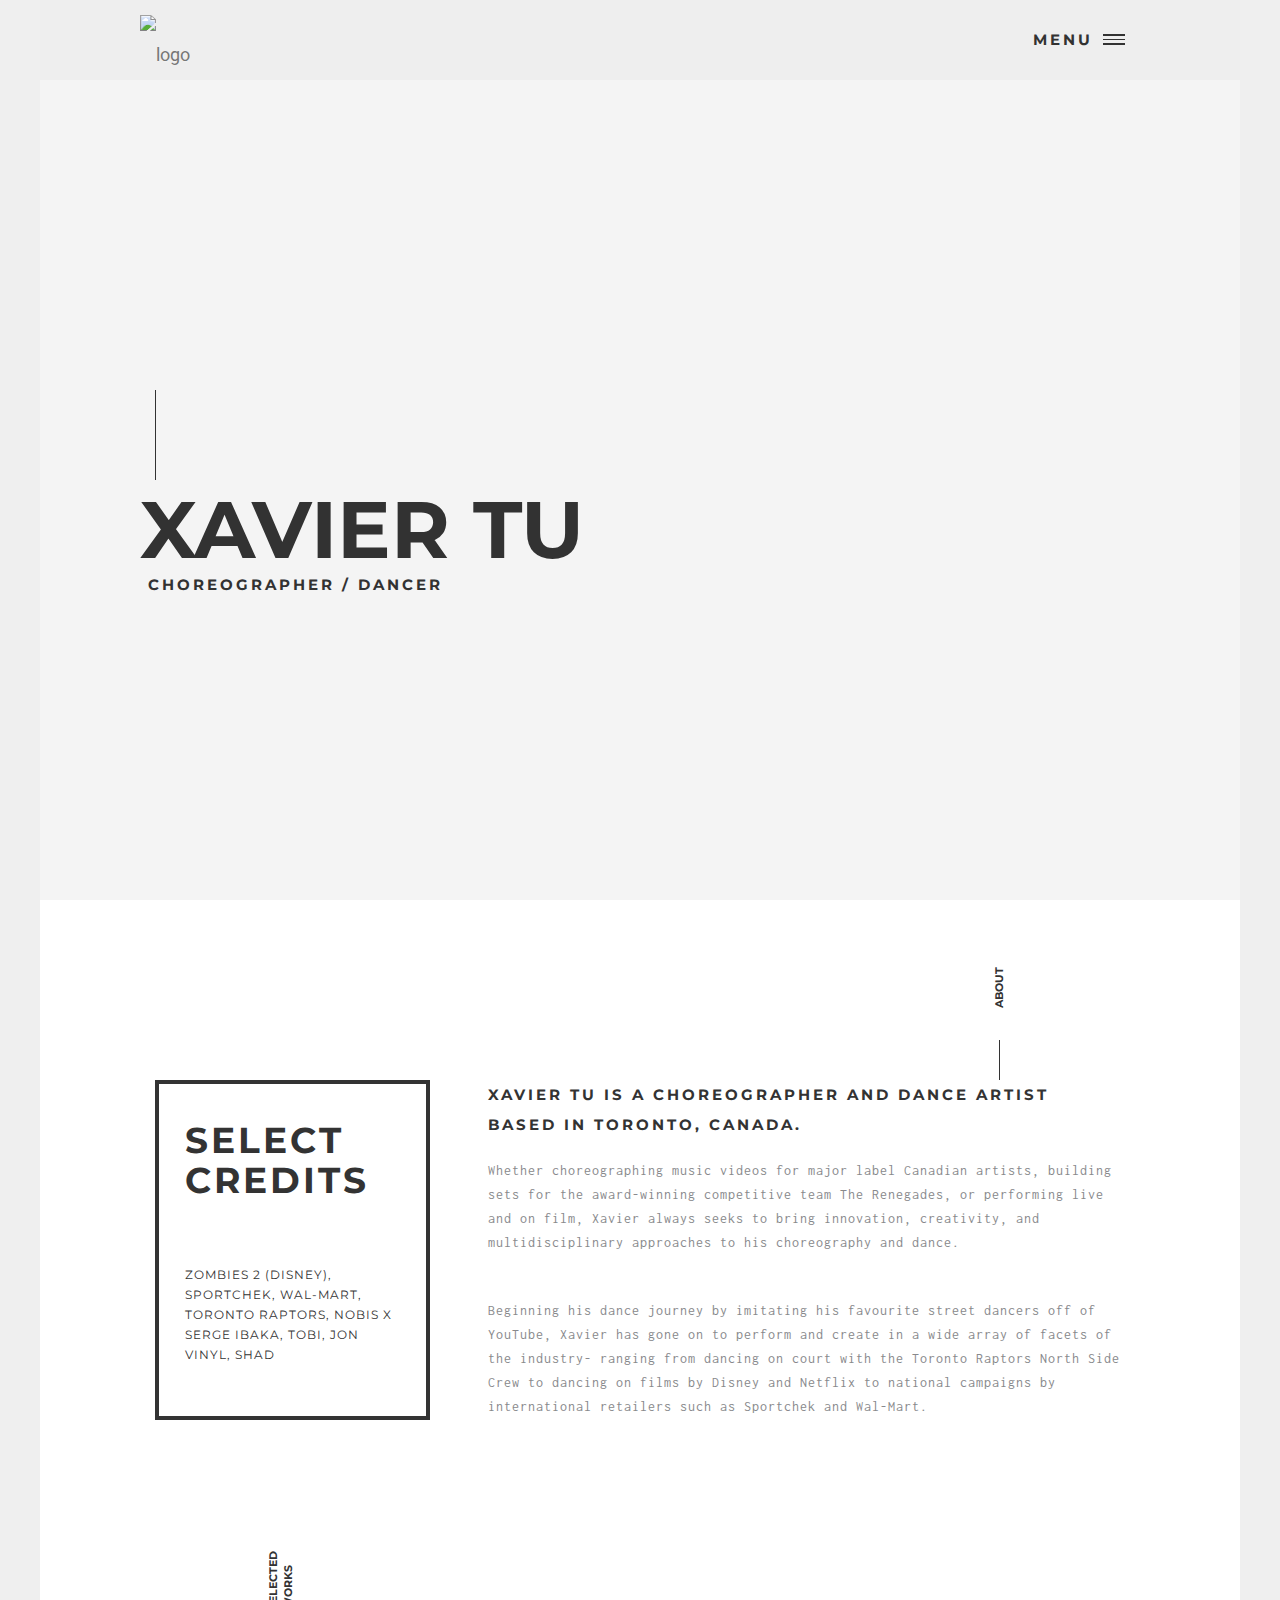
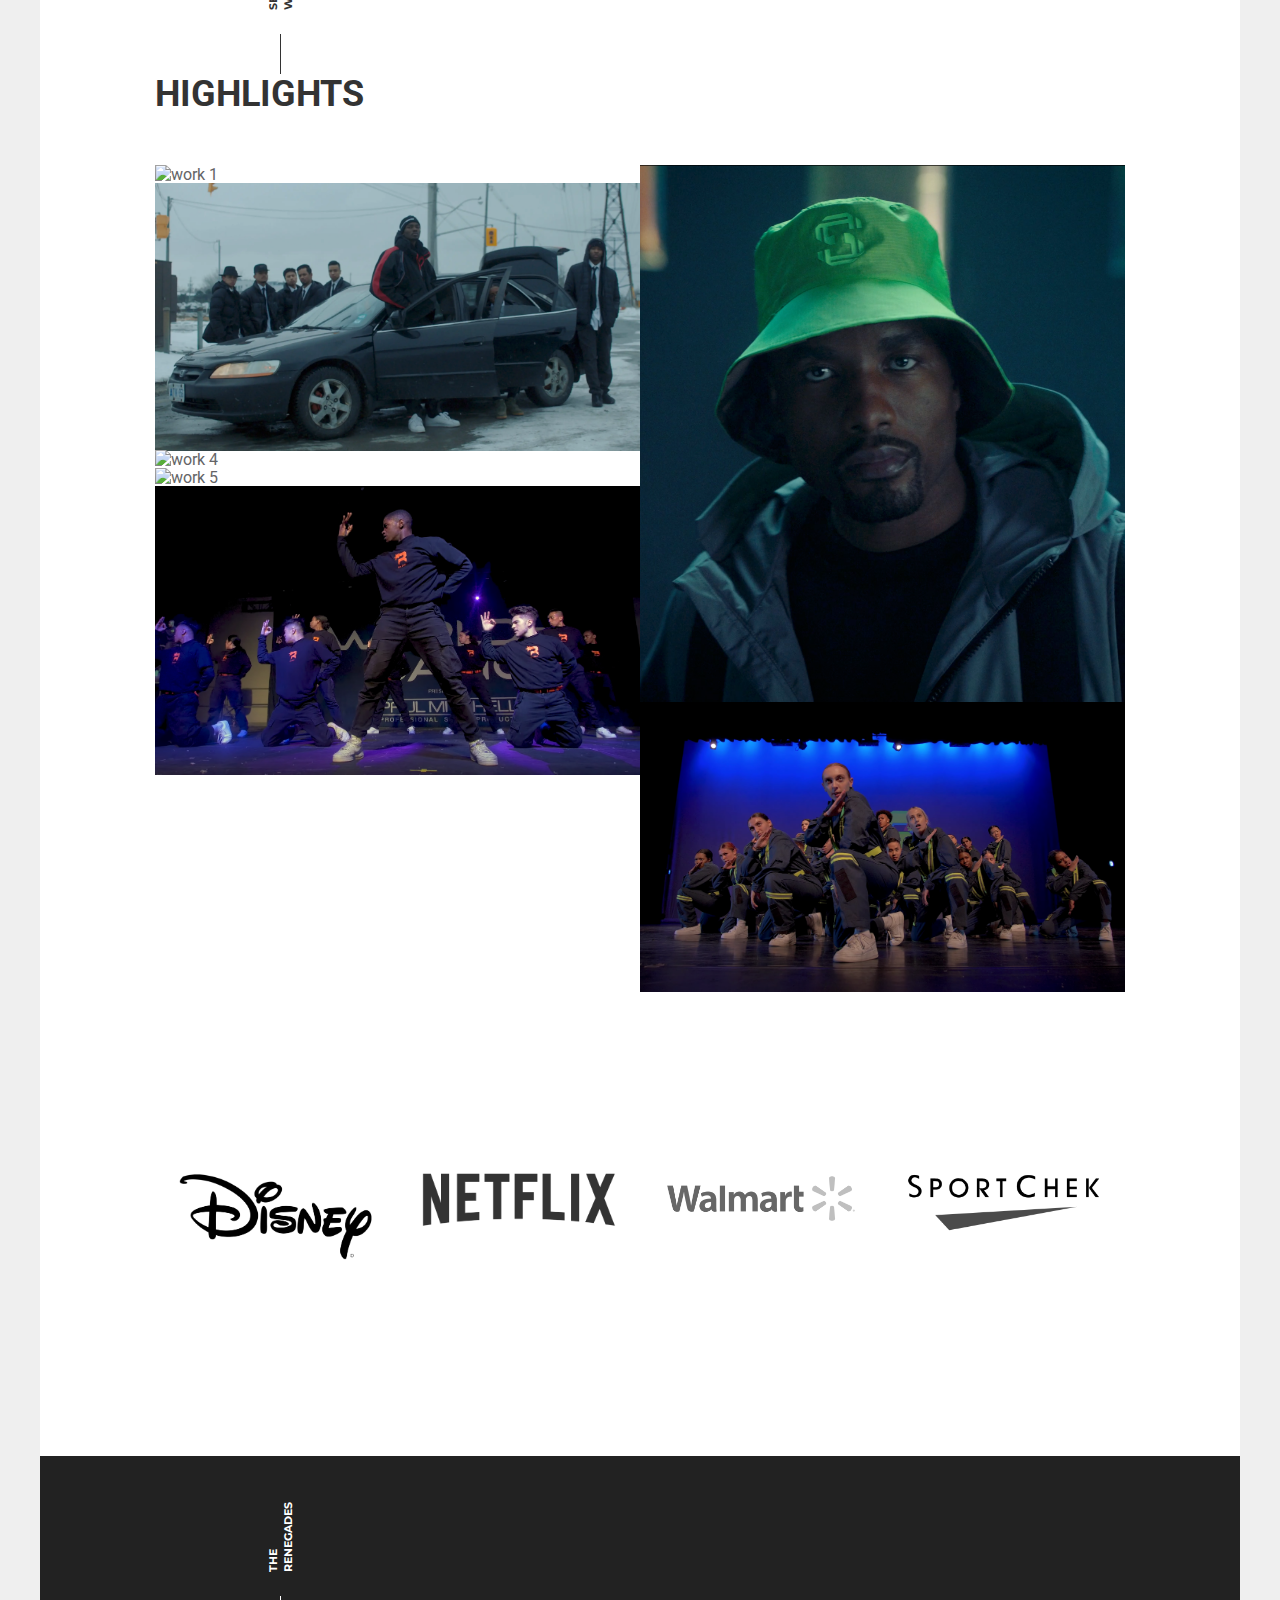
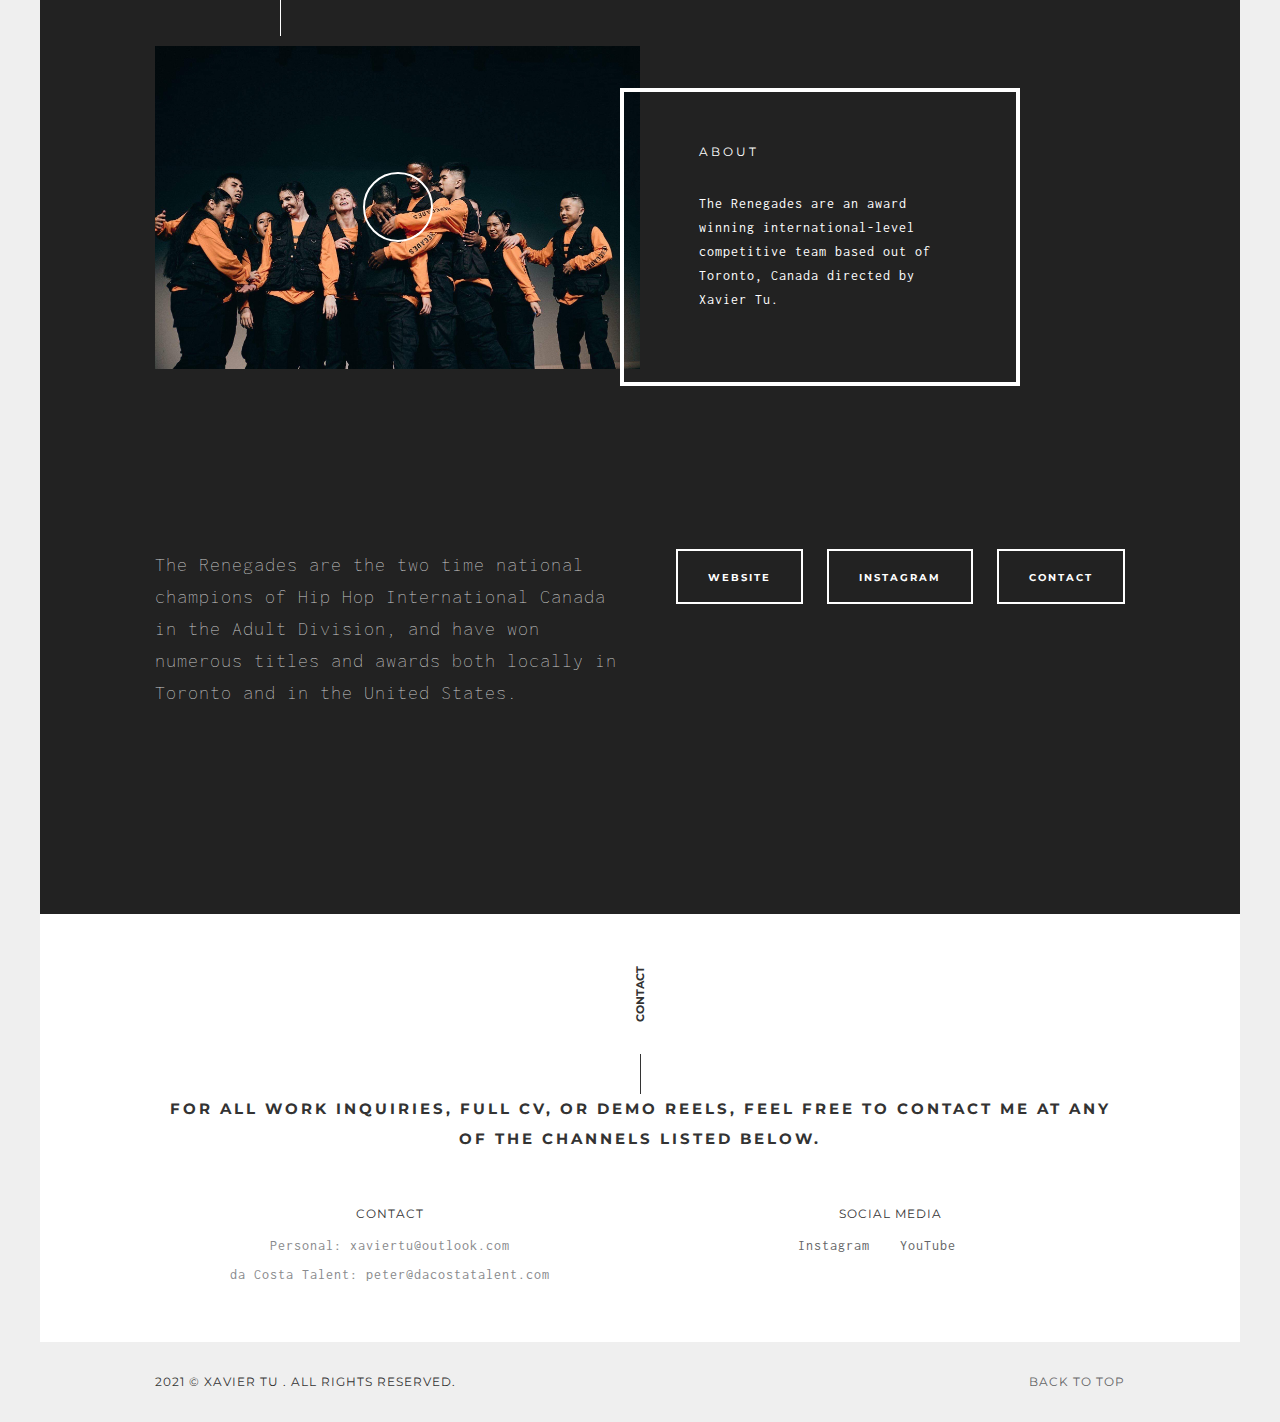
==== index.html @ 65ad3dbe "Updated Index File for Renegades Section Fix" ====
<!DOCTYPE html>
<html lang="en">
    <head>
        <meta charset="utf-8">
        <meta http-equiv="X-UA-Compatible" content="IE=edge">
        <meta name="viewport" content="width=device-width, initial-scale=1">
        <meta name="format-detection" content="telephone=no"/>
		<link rel="shortcut icon" href="assets/img/favicon.png">


        <title>Xavier Tu</title>

        <!-- Bootstrap -->
        <link rel="stylesheet" href="assets/css/bootstrap/bootstrap.min.css">

        <!-- Optional theme -->
        <link rel="stylesheet" href="assets/css/bootstrap/bootstrap-theme.min.css">

        <!-- Custom css -->
        <link rel="stylesheet" href="assets/css/style.css">
        
        <!-- Font Awesome -->
        <link rel="stylesheet" href="assets/css/font-awesome.min.css">
        
        <!-- Ionicons -->
        <link rel="stylesheet" href="assets/css/ionicons.min.css">
        
        <!-- Flexslider -->
        <link rel="stylesheet" href="assets/css/flexslider.css">
        
        <!-- Owl -->
        <link rel="stylesheet" href="assets/css/owl.carousel.css">
        
        <!-- Magnific Popup -->
        <link rel="stylesheet" href="assets/css/magnific-popup.css">

        <!-- HTML5 shim and Respond.js for IE8 support of HTML5 elements and media queries -->
        <!-- WARNING: Respond.js doesn't work if you view the page via file:// -->
        <!--[if lt IE 9]>
        <script src="https://oss.maxcdn.com/html5shiv/3.7.2/html5shiv.min.js"></script>
        <script src="https://oss.maxcdn.com/respond/1.4.2/respond.min.js"></script>
        <![endif]-->
    </head>
    <body>
       
        <!-- Borders -->
            <div id="main-border-left"></div>
            <div id="main-border-right">
            </div>
        <!-- Borders -->
        
        <!-- Loader -->
        <div id="myloader"></div>
        
        <div id="main-wrap">
           
            <!--  Header & Menu  -->
            <header>
                <nav class="navbar navbar-default">
                    <div class="container">
                       <div id="logo">
                           <a class="navbar-brand" href="index.html">
                               <img src="assets/img/logo.png" alt="logo">
                           </a>
                       </div>
                        <div id="navbar">
                            <h2>Menu</h2>
                            <div class="menu-button">
                                <span class="bar bar-1"></span>
                                <span class="bar bar-2"></span>
                                <span class="bar bar-3"></span>
                            </div>
                        </div>
                    </div>
                </nav>
                <div id="menu">
                    <div class="menu-holder">
                        <ul>
                            <li><a href="index.html">Home</a></li>
							<li><a href="#about">About</a></li>
							<li><a href="#works">Work</a></li>
							<li><a href="#section-image">The Renegades</a></li>
                            <li><a href="#contact">Contact</a></li>
                        </ul>
                        <button class="close-menu"><i class="icon ion-ios-close-empty"></i></button>
                    </div>
                </div>
            </header>
            <!--  Header & Menu  -->
            
            <!--  Slider  -->
			<div class="section">
			<div class="content">
			<video autoplay muted loop src="assets/img/bgvideofinal.mp4">
           	</video>
            <section id="text-slider">
                <div class="container">
                    <div class="vertical-line left" style="height:90px"></div>
                    <div class="row">
                           <h1 class="big"><strong>Xavier Tu</strong></h1>
                           <h2>Choreographer / Dancer</h2>
                       </div>
                    </div>
                </div>
            </section>
            <!--  Slider  -->
            
            <!--  Main section  -->
            <div id="bottom-wrap">
                <!--  About  -->
                <section id="about" class="padding-top-lg">
                    <div class="container" id="top">
                        <div class="section-title right">
                            <div class="rotate-text"><h3>about</h3></div>
                            <div class="vertical-line" style="height:40px"></div>
                        </div>
                        <div class="row">
                            <div class="col-md-4">
                                <div class="row-title">
                                    <div class="line-1"><i></i></div>
                                    <div class="line-2"><i></i></div>
                                    <div class="line-3"><i></i></div>
                                    <div class="line-4"><i></i></div>
                                    <h2>SELECT CREDITS</h2>
                                    <p>Zombies 2 (Disney), Sportchek, Wal-Mart, Toronto Raptors, Nobis x Serge Ibaka, TOBi, Jon Vinyl, Shad</p>
                                </div>
                            </div>
                            <div class="col-md-8">
                                <h2>Xavier Tu is a choreographer and dance artist based in Toronto, Canada.</h2>
                                <br>
                                <p>Whether choreographing music videos for major label Canadian artists, building sets for the award-winning competitive team The Renegades, or performing live and on film, Xavier always seeks to bring innovation, creativity, and multidisciplinary approaches to his choreography and dance. </p>
								<br>
								<p> Beginning his dance journey by imitating his favourite street dancers off of YouTube, Xavier has gone on to perform and create in a wide array of facets of the industry- ranging from dancing on court with the Toronto Raptors North Side Crew to dancing on films by Disney and Netflix to national campaigns by international retailers such as Sportchek and Wal-Mart. </p>
                            </div>
                        </div>
                    </div>
                </section>
                <!--  About  -->
                
              
                
          
                
               
               
                
                <!--  Portfolio  -->
                <section id="works" class="padding-lg">
                    <div class="section-title left">
                        <div class="rotate-text"><h3>Selected Works</h3></div>
                        <div class="vertical-line" style="height:40px"></div>
                    </div>
                    <div class="container">
                        <div class="row">
                            <ul class="col-md-12 filters">
                                <li data-filter="*" class="is-checked">Highlights</li>
                            </ul>
                        </div>
                        <div class="works-items">
                            <a href="https://vimeo.com/459929265" class="popup-video">
                                <div class="one-item branding design">
                                    <img src="assets/img/work1.jpg" alt="work 1">
                                    <div class="line-1"><i></i></div>
                                    <div class="line-2"><i></i></div>
                                    <div class="line-3"><i></i></div>
                                    <div class="line-4"><i></i></div>
                                    <div class="content">
                                        <span>Made Me Everything - TOBi</span>
                                        <ul class="categories">
                                            <li>Choreographer</li>
                                            <li>Dancer</li>
                                        </ul>
										
                                    </div>
                                </div>
                            </a>
                            <a href="https://vimeo.com/479640943" class="popup-video">
                                <div class="one-item branding design">
                                    <img src="assets/img/work2.jpg" alt="work 2">
                                    <div class="line-1"><i></i></div>
                                    <div class="line-2"><i></i></div>
                                    <div class="line-3"><i></i></div>
                                    <div class="line-4"><i></i></div>
                                    <div class="content">
                                        <span>Nobis x Serge Ibaka Campaign</span>
                                        <ul class="categories">
                                            <li>Choreographer</li>
                                            <li>Movement Director</li>
                                        </ul>
                                    </div>
                                </div>
                            </a>
                            <a href="https://vimeo.com/408277198" class="popup-video">
                                <div class="one-item branding">
                                    <img src="assets/img/work5.jpg" alt="work 3">
                                    <div class="line-1"><i></i></div>
                                    <div class="line-2"><i></i></div>
                                    <div class="line-3"><i></i></div>
                                    <div class="line-4"><i></i></div>
                                    <div class="content">
                                        <span>24 (Toronto Remix) - TOBi ft. Havaiah Mighty, Shad, Jazz Cartier, + Ejji Smith</span>
                                        <ul class="categories">
                                            <li>Choreographer</li>
											<li>Dancer</li>
                                        </ul>
                                    </div>
                                </div>
                            </a>
                            <a href="https://www.youtube.com/watch?v=m0D4ux830M8" class="popup-video">
                                <div class="one-item web">
                                    <img src="assets/img/work3.jpg" alt="work 4">
                                    <div class="line-1"><i></i></div>
                                    <div class="line-2"><i></i></div>
                                    <div class="line-3"><i></i></div>
                                    <div class="line-4"><i></i></div>
                                    <div class="content">
                                        <span>Disney Zombies 2 - Flesh and Bone</span>
                                        <ul class="categories">
                                            <li>Dancer</li>
                                        </ul>
                                    </div>
                                </div>
                            </a>
                            <a href="https://www.youtube.com/watch?v=5DgMjeBrMxE" class="popup-video">
                                <div class="one-item design">
                                    <img src="assets/img/work7.jpg" alt="work 5">
                                    <div class="line-1"><i></i></div>
                                    <div class="line-2"><i></i></div>
                                    <div class="line-3"><i></i></div>
                                    <div class="line-4"><i></i></div>
                                    <div class="content">
                                        <span>Survival Tactics - Joey Bada$$</span>
                                        <ul class="categories">
                                            <li>Choreographer</li>
                                        </ul>
                                    </div>
                                </div>
                            </a>
                            <a href="https://www.youtube.com/watch?v=zFGTt_9FQ60" class="popup-video">
                                <div class="one-item branding">
                                    <img src="assets/img/work6.jpg" alt="work 6">
                                    <div class="line-1"><i></i></div>
                                    <div class="line-2"><i></i></div>
                                    <div class="line-3"><i></i></div>
                                    <div class="line-4"><i></i></div>
                                    <div class="content">
                                        <span>World of Dance New Jersey - The Renegades</span>
                                        <ul class="categories">
                                            <li>Choreographer</li>
                                        </ul>
                                    </div>
                                </div>
                            </a>
                            <a href="https://www.youtube.com/watch?v=B5TuEU4Zhes" class="popup-video">
                                <div class="one-item branding">
                                    <img src="assets/img/work4.jpg" alt="work 7">
                                    <div class="line-1"><i></i></div>
                                    <div class="line-2"><i></i></div>
                                    <div class="line-3"><i></i></div>
                                    <div class="line-4"><i></i></div>
                                    <div class="content">
                                        <span>Final Stretch 2019 - The Renegades</span>
                                        <ul class="categories">
                                            <li>Choreographer</li>
                                        </ul>
                                    </div>
                                </div>
                            </a>
                        </div>
                    </div>
                </section>
                <!--  Portfolio  -->
                
				                <!--  Sponsor  -->
                <section id="sponsor" class="padding-onlybottom-lg responsive">
                    <div class="container">
                        <div class="row">
                            <div class="col-md-12 sponsor-carousel">
                                <div class="item">
                                    <img src="assets/img/sponsor1.png" alt="client logo">
                                </div>
                                <div class="item">
                                    <img src="assets/img/sponsor2.png" alt="client logo">
                                </div>
                                <div class="item">
                                    <img src="assets/img/sponsor3.png" alt="client logo">
                                </div>
                                <div class="item">
                                    <img src="assets/img/sponsor4.png" alt="client logo">
                                </div>
								<div class="item">
                                    <img src="assets/img/sponsor5.png" alt="client logo">
                                </div>
								<div class="item">
									<img src="assets/img/sponsor6.png" alt="client logo">
                                </div>
								<div class="item">
									<img src="assets/img/sponsor7.png" alt="client logo">
                                </div>
								<div class="item">
									<img src="assets/img/sponsor8.png" alt="client logo">
                                </div>
                            </div>
                        </div>
                    </div>
                </section>
                <!--  Sponsor  -->

               
                
                <!--  Image section  -->
                <section id="section-image" class="padding-lg background-dark">
                    <div class="container">
                        <div class="section-title left">
                            <div class="rotate-text font-white"><h3>The Renegades</h3></div>
                            <div class="vertical-line white" style="height:40px"></div>
                        </div>
                        <div class="row">
                            <div class="col-md-12">
                               <div class="image-wrapper">
                                   <a class="popup-vimeo" href="https://www.youtube.com/watch?v=B5TuEU4Zhes">
                                       <img src="assets/img/renegades.JPG" alt="">
                                   </a>
                               </div>
                                <div class="title-box">
                                    <h2 class="font-white small">About</h2>
                                    <p class="font-white">The Renegades are an award winning international-level competitive team based out of Toronto, Canada directed by Xavier Tu. </p>
                                </div>
                            </div>
                        </div>
                    </div>
                </section>
                <!--  Image section  -->
                
                <!--  Simple Text  -->
                <section id="simple-text" class="padding-onlybottom-lg background-dark responsive">
                    <div class="container">
                        <div class="row title">
                            <div class="col-md-6">
                                <p class="big light">The Renegades are the two time national champions of Hip Hop International Canada in the Adult Division, and have won numerous titles and awards both locally in Toronto and in the United States. </p>
                            </div>
                            <div class="col-md-6 text-right">
								<a href="https://www.therenegadestoronto.com" class="btn white">Website</a>
								<a href="https://www.instagram.com/therenegadestoronto" class="btn white">Instagram</a>
                                <a href="mailto:therenegadestoronto@gmail.com" class="btn white">Contact</a>
                            </div>
                        </div>
                    </div>
                </section>
                <!--  Simple Text  -->
                
               
                
                <!--  Contact  -->
                <section id="contact" class="padding-top-lg">
                    <div class="container">
                        <div class="section-title center">
                            <div class="rotate-text"><h3>Contact</h3></div>
                            <div class="vertical-line" style="height:40px"></div>
                        </div>
                        <div class="row text-center">
                            <div class="col-md-12">
                                <h2>For all work inquiries, full CV, or demo reels, feel free to contact me at any of the channels listed below.</h2>
                            </div>
                        </div>
						
                        <div class="row text-center contact-info">
                            <div class="col-md-6">
                                <h3 class="small"> Contact </h3>
                                <p>Personal: xaviertu@outlook.com</p>
                                <p>da Costa Talent: peter@dacostatalent.com</p>
                            </div>

                            <div class="col-md-6">
                              <h3 class="small"> Social Media </h3>
                              <ul class="social">
                                <li><a href="https://www.instagram.com/xavtu">Instagram</a></li>
								<li><a href="https://www.youtube.com/channel/UCt76W__vRC-VwJ91O-yjgOg">YouTube</a></li>
                              </ul>
                            </div>
                        </div>
                    </div>
                </section>
				
                <!--  Contact  -->
               
            
            </div>
            <!--  Main section  -->

            <!--  Footer  -->
            <footer>
               <div class="container">
                   <div class="row">
                       <div class="col-md-6">
                           <h3 class="small">2021 © Xavier tu . All rights reserved.</h3>
                       </div>
                       <div class="col-md-6 text-right">
                           <h3 class="small"><a href="#top" class="link">Back to top</a></h3>
                       </div>
                   </div>
               </div>
            </footer>
            <!--  Footer  -->
        </div>
        
        <!-- jQuery (necessary for Bootstrap's JavaScript plugins) -->
        <script src="assets/js/jquery.min.js"></script>
        <!-- All js library -->
        <script src="assets/js/bootstrap/bootstrap.min.js"></script>
        <script src="assets/js/jquery.flexslider-min.js"></script>
        <script src="assets/js/owl.carousel.min.js"></script>
        <script src="assets/js/instafeed.min.js"></script>
        <script src="assets/js/isotope.min.js"></script>
        <script src="assets/js/jquery.magnific-popup.min.js"></script>
        <script src="https://maps.googleapis.com/maps/api/js?v=3.exp&signed_in=false"></script>
        <script src="assets/js/jquery.scrollTo.min.js"></script>
        <script src="assets/js/smooth.scroll.min.js"></script>
        <script src="assets/js/jquery.appear.js"></script>
        <script src="assets/js/jquery.countTo.js"></script>
        <script src="assets/js/jquery.scrolly.js"></script>
        <script src="assets/js/imagesloaded.min.js"></script>
        <script src="assets/js/pace.min.js"></script>
        <script src="assets/js/main.js"></script>
    </body>
</html>
---- assets/css/style.css ----
/*-------------------------------------------------
=  Table of Css

1.Reset
2.Bootstrap custom container
3.General
4.Main Border
5.Main wrap & sections
6.Parallax
7.Pages
8.Sidebar
9.Contact Form
10.OWL
11.Animations
12.Loader
-------------------------------------------------*/
/*-------------------------------------------------
=  Import Google Fonts */
@import url(https://fonts.googleapis.com/css?family=Roboto:400,100,300,400italic,500,700);
@import url(https://fonts.googleapis.com/css?family=Montserrat:400,700);
@import url(https://fonts.googleapis.com/css?family=Inconsolata:400);
/*-------------------------------------------------*/
/*-------------------------------------------------*/
/* =  1.Reset
/*-------------------------------------------------*/
html, body, div, span, applet, object, iframe, h1, h2, h3, h4, h5, h6, p, blockquote, pre, a, abbr, acronym, address, big, cite, code, del, dfn, em, img, ins, kbd, q, s, samp, small, strike, strong, sub, sup, tt, var, b, u, i, center, dl, dt, dd, ol, ul, li, fieldset, form, label, legend, table, caption, tbody, tfoot, thead, tr, th, td, article, aside, canvas, details, embed, figure, figcaption, footer, header, hgroup, menu, nav, output, ruby, section, summary, time, mark, audio, video {
  margin: 0;
  padding: 0;
  border: 0;
  font-size: 100%;
  font: inherit;
  vertical-align: baseline;
}

article, aside, details, figcaption, figure, footer, header, hgroup, menu, nav, section {
  display: block;
}

body {
  line-height: 1;
}

ol, ul {
  list-style: none;
}

blockquote, q {
  quotes: none;
}

blockquote, q {
  quotes: none;
}

blockquote:before, blockquote:after, q:before, q:after {
  content: '';
  content: none;
}

table {
  border-collapse: collapse;
  border-spacing: 0;
}

/*-------------------------------------------------*/
/* =  2.Bootstrap custom container
/*-------------------------------------------------*/
@media screen and (max-width: 768px) {
  .container {
    padding-right: 50px;
    padding-left: 50px;
  }
}

@media screen and (min-width: 768px) {
  .container {
    width: 598px;
  }
}

@media screen and (min-width: 992px) {
  .container {
    width: 800px;
  }
}

@media screen and (min-width: 1200px) {
  .container {
    width: 1000px;
  }
}

@media screen and (min-width: 1300px) {
  .container {
    width: 1170px;
  }
}

@media screen and (max-width: 768px) {
  .container .container {
    padding-right: 15px;
    padding-left: 15px;
    width: 100%;
  }
}

/*-------------------------------------------------*/
/* =  3.General
/*-------------------------------------------------*/
body {
  font: 100% "Roboto", sans-serif;
  color: #333;
  background-color: #efefef;
}

h1, h2, h3, h4 {
  font: 100% "Montserrat", sans-serif;
  color: #333;
  text-transform: uppercase;
}

h1 {
  font-size: 50px;
}

h1.big {
  font-size: 120px;
  line-height: 120px;
}

@media screen and (max-width: 1300px) {
  h1.big {
    font-size: 80px;
    line-height: 80px;
  }
}

@media screen and (max-width: 767px) {
  h1.big {
    font-size: 60px;
    line-height: 60px;
  }
}

@media screen and (max-width: 480px) {
  h1.big {
    font-size: 40px;
    line-height: 40px;
  }
}

h2 {
  font-size: 15px;
  letter-spacing: 3px;
  line-height: 30px;
  font-weight: 700;
}

h2.small {
  font-size: 12px;
  line-height: 30px;
  font-weight: normal;
  margin-bottom: 25px;
}

h2.big {
  font-size: 60px;
  line-height: 64px;
  font-weight: 100;
  font-family: "Roboto", sans-serif;
  margin-bottom: 50px;
}

@media screen and (max-width: 480px) {
  h2.big {
    font-size: 46px;
    line-height: 50px;
  }
}

@media screen and (max-width: 410px) {
  h2.big {
    font-size: 36px;
    line-height: 40px;
  }
}

h3.small {
  font-size: 12px;
  line-height: 20px;
  letter-spacing: 1px;
}

h3.big {
  font-size: 36px;
  line-height: 41px;
  font-weight: 100;
  font-family: "Roboto", sans-serif;
  margin-bottom: 50px;
}

@media screen and (max-width: 410px) {
  h3.big {
    font-size: 26px;
    line-height: 31px;
  }
}

strong {
  font-weight: bold;
}

p {
  color: #88898c;
  font-size: 14px;
  line-height: 24px;
  font-family: "Inconsolata";
  letter-spacing: 1px;
  margin-bottom: 25px;
}

p.light {
  color: #ccc;
}

p.big {
  color: #333;
  font-size: 20px;
  line-height: 32px;
  font-weight: 100;
}

p.big.light {
  color: #ccc;
}

a {
  color: #646466;
  text-decoration: none;
  transition: all 0.5s linear;
  outline: inherit;
}

a:hover {
  color: #f54337;
  transition: all 0.5s linear;
}

a:focus {
  outline: inherit;
}

a img:focus {
  outline: inherit;
}

a.btn {
  padding: 0;
  padding-right: 30px;
  padding-left: 30px;
  height: 55px;
  line-height: 53px;
  text-align: center;
  font-size: 10px;
  letter-spacing: 2px;
  font-family: "Montserrat", sans-serif;
  text-transform: uppercase;
  display: inline-block;
  overflow: hidden;
  outline: none;
  border: 2px solid #333;
  border-radius: 0;
  font-weight: bold;
  color: #333;
  position: relative;
  margin-right: 10px;
  margin-left: 10px;
  margin-bottom: 35px;
  text-decoration: none !important;
}

a.btn:hover {
  background-color: #f54337;
  color: white;
  border-color: transparent;
}

a.btn:last-child {
  margin-right: 0;
}

@media screen and (max-width: 1199px) {
  a.btn {
    margin-right: 0;
    margin-left: 20px;
  }
}

a.btn.white {
  border: 2px solid white;
  color: white;
}

a.btn.white:hover {
  border-color: transparent;
}

a.btn.noborder {
  border: none;
  font-size: 15px;
}

a.link {
  text-transform: uppercase;
}

a.link:hover {
  text-decoration: none;
}

.no-margin {
  margin: 0 !important;
}

.opacity {
  opacity: 1 !important;
}

.popup-youtube, .popup-vimeo {
  position: relative;
  display: block;
  overflow: hidden;
}

.popup-youtube:before, .popup-vimeo:before {
  content: "\f487";
  font-family: "Ionicons";
  position: absolute;
  display: block;
  color: white;
  font-size: 40px;
  text-align: center;
  line-height: 100%;
  top: 50%;
  left: 50%;
  -webkit-transform: translate(-50%, -50%);
      -ms-transform: translate(-50%, -50%);
          transform: translate(-50%, -50%);
  width: 70px;
  height: 70px;
  border: 2px solid white;
  border-radius: 50%;
  line-height: 70px;
  padding-left: 5px;
  z-index: 1;
}

@media screen and (max-width: 410px) {
  .popup-youtube:before, .popup-vimeo:before {
    font-size: 30px;
    width: 45px;
    height: 45px;
    line-height: 45px;
  }
}

.popup-youtube.dark:before, .popup-vimeo.dark:before {
  color: #333;
  border: 2px solid #333;
}

.popup-youtube.dark:hover, .popup-vimeo.dark:hover {
  color: #333;
  text-decoration: none;
}

.popup-youtube:hover, .popup-vimeo:hover {
  color: white;
  text-decoration: none;
}

ul.link {
  margin-top: 10px;
}

ul.link li {
  color: #88898c;
  font-family: "Inconsolata";
  display: inline-block;
  padding: 0 26px 5px 0;
  font-size: 14px;
  line-height: 24px;
  letter-spacing: 1px;
}

ul.link li a {
  color: #88898c;
}

ul.link li a:hover {
  color: #f54337;
  text-decoration: none;
}

button {
  background: none;
  border: none;
  outline: inherit;
}

blockquote, q {
  display: block;
  quotes: none;
  position: relative;
  font-size: 12px;
  color: #333;
  line-height: 20px;
  font-family: "Montserrat", sans-serif;
  padding: 0 0 50px 130px;
  text-transform: uppercase;
}

@media screen and (max-width: 480px) {
  blockquote, q {
    padding: 0 0 50px 70px;
  }
}

blockquote:before, blockquote:after, q:before, q:after {
  position: absolute;
  width: 45px;
  background: #333;
  height: 1px;
  display: block;
  content: "";
  left: 0;
  top: 20px;
  -webkit-transform: rotate(-45deg);
      -ms-transform: rotate(-45deg);
          transform: rotate(-45deg);
}

@media screen and (max-width: 480px) {
  blockquote:before, blockquote:after, q:before, q:after {
    width: 25px;
    top: 15px;
  }
}

blockquote:before, q:before {
  left: 20px;
}

blockquote.light, q.light {
  color: white;
}

blockquote.light:before, blockquote.light:after, q.light:before, q.light:after {
  background: white;
}

pre {
  padding: 30px 50px;
  background: transparent;
  border: 4px solid #333;
  overflow: hidden;
  border-radius: 0;
  font-family: "Inconsolata";
  font-size: 14px;
  line-height: 24px;
  letter-spacing: 1px;
  color: #88898c;
  margin-bottom: 50px;
}

ol {
  list-style: decimal;
  padding-left: 28px;
  margin-left: 15px;
  font-family: "Inconsolata";
  color: #88898c;
  font-size: 14px;
  line-height: 24px;
  letter-spacing: 1px;
  margin-bottom: 25px;
}

dl {
  margin: 50px 0;
  font-family: "Montserrat", sans-serif;
  font-size: 12px;
  line-height: 20px;
}

dl dt {
  text-transform: uppercase;
}

dl dd {
  border-left: 2px solid #333;
  padding-left: 20px;
  margin-bottom: 10px;
  font-style: italic;
}

iframe {
  margin: 50px 0;
}

iframe.embed-responsive-item {
  top: -50px !important;
}

@media screen and (max-width: 1000px) {
  .mfp-iframe-holder .mfp-content, .mfp-image-holder .mfp-content {
    max-width: calc(100% - 120px) !important;
  }
}

@media screen and (max-width: 480px) {
  .mfp-iframe-holder .mfp-content, .mfp-image-holder .mfp-content {
    max-width: 90% !important;
    max-width: calc(100% - 90px) !important;
  }
}

.image-carousel {
  width: 100%;
  cursor: e-resize;
}

.nav-tabs {
  padding-left: 0 !important;
  border-bottom: none;
}

.nav-tabs li {
  margin-bottom: 0;
  border: 2px solid trasparent;
}

.nav-tabs li a {
  font-size: 12px;
  line-height: 20px;
  text-transform: uppercase;
  color: #333;
  text-decoration: none;
  font-family: "Montserrat", sans-serif;
  border-radius: 0;
  border: 2px solid transparent;
  text-decoration: line-through;
}

.nav-tabs li a:hover, .nav-tabs li a:focus {
  color: #f54337;
  border: 2px solid #333;
  border-radius: 0;
}

.nav-tabs li.active a {
  border: 2px solid #333;
  border-radius: 0;
  text-decoration: none;
}

.nav-tabs li.active a:hover, .nav-tabs li.active a:focus {
  border: 2px solid #333;
  border-radius: 0;
}

.tab-content {
  margin-bottom: 50px;
}

.tab-content .tab-pane {
  color: #88898c;
  font-size: 14px;
  line-height: 24px;
  font-family: "Inconsolata";
  letter-spacing: 1px;
}

.panel-group .panel {
  border-radius: 0;
  border: none;
  box-shadow: none;
}

.panel-group .panel .panel-heading {
  background-color: transparent;
  background-image: none;
  border: 2px solid #333;
  border-radius: 0;
}

.panel-group .panel .panel-heading h4.panel-title {
  margin-bottom: 0;
}

.panel-group .panel .panel-heading h4.panel-title a {
  font-size: 12px;
  line-height: 20px;
  text-transform: uppercase;
  text-decoration: none;
  font-family: "Montserrat", sans-serif;
}

.panel-group .panel .panel-body {
  border-top: none !important;
  color: #88898c;
  font-size: 14px;
  line-height: 24px;
  font-family: "Inconsolata";
  letter-spacing: 1px;
}

.alert {
  text-shadow: none;
  box-shadow: none;
  border-radius: 0;
  border: none;
  background-image: none;
  font-family: "Inconsolata";
  font-size: 14px;
}

div.controls {
  bottom: 50px !important;
}

.background-dark {
  background: #222 !important;
}

.background-light {
  background: #efefef !important;
}

.background-white {
  background: white !important;
}

.padding-top-lg {
  padding-top: 180px !important;
  padding-bottom: 50px !important;
}

@media screen and (max-width: 480px) {
  .padding-top-lg.responsive {
    padding-top: 100px !important;
  }
}

.padding-onlytop-lg {
  padding-top: 180px !important;
}

@media screen and (max-width: 480px) {
  .padding-onlytop-lg.responsive {
    padding-top: 100px !important;
  }
}

.padding-onlybottom-lg {
  padding-bottom: 180px !important;
}

@media screen and (max-width: 480px) {
  .padding-onlybottom-lg.responsive {
    padding-bottom: 100px !important;
  }
}

.padding-md {
  padding: 50px 0 !important;
}

.padding-onlytop-md {
  padding-top: 50px !important;
}

.padding-onlybottom-md {
  padding-bottom: 50px !important;
}

.padding-lg {
  padding: 180px 0 !important;
}

@media screen and (max-width: 480px) {
  .padding-lg.responsive {
    padding-bottom: 100px !important;
  }
}

.padding-sm {
  padding: 25px 0 !important;
}

.padding-onlytop-sm {
  padding-top: 25px !important;
}

.padding-onlybottom-sm {
  padding-bottom: 50px !important;
}

.section-title {
  text-transform: uppercase;
  position: absolute;
  margin-top: -50px;
}

.section-title h3 {
  font-family: "Montserrat", sans-serif;
  font-size: 11px;
  line-height: 25px;
  font-weight: 700;
}

.section-title.right {
  right: 20%;
}

.section-title.left {
  left: 20%;
}

.section-title.center {
  left: 50%;
}

.rotate-text {
  position: absolute;
  top: -30px;
  right: 0;
  left: 0;
  -webkit-transform: rotate(-90deg);
      -ms-transform: rotate(-90deg);
          transform: rotate(-90deg);
}

.rotate-text h3 {
  line-height: 15px;
  margin-bottom: 0 !important;
}

.vertical-line {
  background-color: #333;
  display: block;
  height: 100%;
  margin-left: auto;
  margin-right: auto;
  margin-top: 10px;
  margin-bottom: 10px;
  width: 1px;
}

.vertical-line.white {
  background-color: #fff;
}

.vertical-line.left {
  margin-left: 0;
}

.vertical-line.right {
  margin-right: 0;
}

.nav-post {
  margin: 50px 0;
}

.nav-post .text {
  text-transform: uppercase;
  margin-left: 50px;
  position: absolute;
  top: 40px;
  transition: margin-left .4s ease;
}

@media screen and (max-width: 480px) {
  .nav-post .text {
    margin-left: 40px;
  }
}

.nav-post .text a {
  text-decoration: none;
}

.nav-post .text h3 {
  font-family: "Montserrat", sans-serif;
  font-size: 11px;
  line-height: 20px;
  font-weight: 700;
}

@media screen and (max-width: 480px) {
  .nav-post .text h3 {
    font-size: 8px;
    line-height: 16px;
  }
}

.nav-post .text.right {
  right: 0;
  margin-right: 65px;
  transition: margin-right .4s ease;
}

@media screen and (max-width: 480px) {
  .nav-post .text.right {
    margin-left: 55px;
  }
}

.nav-post .horizontal-line {
  background-color: #333;
  display: block;
  width: 40px;
  margin-left: 0;
  margin-top: 10px;
  margin-bottom: 10px;
  height: 1px;
}

@media screen and (max-width: 480px) {
  .nav-post .horizontal-line {
    width: 30px;
  }
}

.nav-post .horizontal-line.right {
  margin-left: 90%;
  margin-left: calc(100% - 40px);
}

.nav-post:hover .text {
  margin-left: 45px;
  transition: margin-left .4s ease;
}

@media screen and (max-width: 480px) {
  .nav-post:hover .text {
    margin-left: 35px;
  }
}

.nav-post:hover .text.right {
  margin-right: 60px;
  transition: margin-right .4s ease;
}

@media screen and (max-width: 480px) {
  .nav-post:hover .text.right {
    margin-left: 50px;
  }
}

.font-white {
  color: white !important;
}

.font-white h1, .font-white h2, .font-white h3, .font-white h3, .font-white h5, .font-white p, .font-white li {
  color: white !important;
}

.font-dark {
  color: #333 !important;
}

.font-dark h1, .font-dark h2, .font-dark h3, .font-dark h3, .font-dark h5, .font-dark p, .font-dark li {
  color: #333 !important;
}

.light-paragraph {
  color: #ccc;
}

.row-title {
  max-width: 275px;
  position: relative;
  padding: 40px 30px;
  min-height: 340px;
}

.row-title h2 {
  font-size: 36px;
  line-height: 40px;
}

.row-title p {
  font-family: "Montserrat", sans-serif;
  font-size: 12px;
  line-height: 20px;
  text-transform: uppercase;
  position: absolute;
  padding: 30px;
  left: 0;
  bottom: 0;
  color: #333;
}

.row-title .line-1, .row-title .line-2, .row-title .line-3, .row-title .line-4 {
  background: #333;
  position: absolute;
}

.row-title .line-1 i, .row-title .line-2 i, .row-title .line-3 i, .row-title .line-4 i {
  display: block;
  position: absolute;
  background-color: #efefef;
}

.row-title .line-1 {
  top: 0;
  left: 0;
  width: 100%;
  height: 4px;
}

.row-title .line-1 i {
  left: 0;
  top: 0;
  width: 0%;
  height: 100%;
  transition: width 0.4s ease-out;
}

.row-title .line-2 {
  right: 0;
  top: 0;
  width: 4px;
  height: 100%;
}

.row-title .line-2 i {
  right: 0;
  top: 0;
  width: 100%;
  height: 0;
  transition: height 0.4s ease-out;
}

.row-title .line-3 {
  right: 0;
  bottom: 0;
  height: 4px;
  width: 100%;
}

.row-title .line-3 i {
  right: 0;
  bottom: 0;
  width: 0%;
  height: 100%;
  transition: width 0.4s ease-out;
}

.row-title .line-4 {
  bottom: 0;
  left: 0;
  width: 4px;
  height: 100%;
}

.row-title .line-4 i {
  bottom: 0;
  left: 0;
  width: 100%;
  height: 0;
  transition: height 0.4s ease-out;
}

.row-title:hover .line-1 i, .row-title:hover .line-2 i, .row-title:hover .line-3 i, .row-title:hover .line-4 i {
  width: 100%;
  height: 100%;
}

.row-title:hover .line-1 i {
  transition: width 0.4s ease-out;
}

.row-title:hover .line-2 i {
  transition: height 0.4s ease-out;
}

.row-title:hover .line-3 i {
  transition: width 0.4s ease-out;
}

.row-title:hover .line-4 i {
  transition: height 0.4s ease-out;
}

/*-------------------------------------------------*/
/* =  4.Main Border
/*-------------------------------------------------*/
#main-border-left, #main-border-right, #main-border-top, #main-border-bottom {
  background-color: #efefef;
  position: fixed;
  z-index: 999999;
}

#main-border-left {
  top: 0;
  left: 0;
  bottom: 0;
  width: 40px;
}

@media screen and (max-width: 480px) {
  #main-border-left {
    width: 25px;
  }
}

#main-border-right {
  top: 0;
  right: 0;
  bottom: 0;
  width: 40px;
}

@media screen and (max-width: 480px) {
  #main-border-right {
    width: 25px;
  }
}

#main-border-top {
  top: 0;
  left: 0;
  height: 40px;
  width: 100%;
}

/*-------------------------------------------------*/
/* =  5.Main wrap & sections
/*-------------------------------------------------*/
#main-wrap {
  padding: 0 40px 0 40px;
}

@media screen and (max-width: 480px) {
  #main-wrap {
    padding: 0 25px 0 25px;
  }
}

#main-wrap .navbar-default {
  background-color: #efefef;
  background-image: none;
  border-radius: 0;
  border: none;
  box-shadow: none;
  height: 80px;
  margin-bottom: 0;
  z-index: 3;
}

@media screen and (max-width: 480px) {
  #main-wrap .navbar-default .container {
    padding-left: 0;
    padding-right: 0;
  }
}

#main-wrap .navbar-default .container #logo {
  float: left;
}

#main-wrap .navbar-default .container #logo img {
  max-height: 50px;
  line-height: 80px;
  width: auto;
}

#main-wrap .navbar-default .container #logo .navbar-brand {
  padding: 15px 15px 15px 0;
}

#main-wrap .navbar-default .container #navbar {
  float: right;
}

#main-wrap .navbar-default .container #navbar h2 {
  line-height: 80px;
  float: left;
  margin-bottom: 0;
}

#main-wrap .navbar-default .container #navbar .menu-button {
  float: right;
  display: block;
  width: 22px;
  height: 20px;
  margin: 31px 0 0 10px;
  cursor: pointer;
}

#main-wrap .navbar-default .container #navbar .menu-button .bar {
  background-color: #333;
  height: 2px;
  width: 22px;
  display: block;
  right: 0;
  margin: 3px 0;
}

#main-wrap .navbar-default .container #navbar .menu-button .bar-1 {
  transition: margin .4s ease;
}

#main-wrap .navbar-default .container #navbar .menu-button .bar-2 {
  height: 1px;
  transition: margin .4s ease;
}

#main-wrap .navbar-default .container #navbar .menu-button .bar-3 {
  transition: margin .4s ease;
}

#main-wrap .navbar-default .container #navbar .menu-button:hover .bar-1 {
  margin-top: 0;
  transition: margin .4s ease;
}

#main-wrap .navbar-default .container #navbar .menu-button:hover .bar-2 {
  margin-top: 6px;
  transition: margin .4s ease;
}

#main-wrap .navbar-default .container #navbar .menu-button:hover .bar-3 {
  margin-top: 6px;
  transition: margin .4s ease;
}

#main-wrap #menu {
  position: fixed;
  left: 40px;
  top: 0;
  background-color: rgba(255, 255, 255, 0.98);
  width: 100%;
  width: calc(100% - 80px);
  height: 100%;
  z-index: 998;
  visibility: hidden;
  opacity: 0;
}

#main-wrap #menu .menu-holder {
  padding: 130px;
  width: 100%;
  text-align: center;
}

@media screen and (max-width: 1024px) {
  #main-wrap #menu .menu-holder {
    padding: 130px 180px;
  }
}

@media screen and (max-width: 767px) {
  #main-wrap #menu .menu-holder {
    overflow: auto;
    padding: 100px 50px;
  }
}

#main-wrap #menu .menu-holder ul {
  margin-bottom: 0;
  padding-left: 0;
}

#main-wrap #menu .menu-holder ul li {
  font-size: 36px;
  line-height: 41px;
  font-weight: bold;
  text-transform: uppercase;
  letter-spacing: 2px;
  padding: 15px 0;
  font-family: "Montserrat", sans-serif;
  list-style: none;
}

@media screen and (max-width: 600px) {
  #main-wrap #menu .menu-holder ul li {
    font-size: 26px;
    line-height: 31px;
  }
}

#main-wrap #menu .menu-holder ul li a {
  color: #333;
  text-decoration: none;
}

#main-wrap #menu .menu-holder ul li a:hover {
  color: #f54337;
  text-decoration: none;
}

#main-wrap #menu .menu-holder ul li.submenu:hover ul.sub-menu {
  max-height: 800px;
  transition: max-height .8s ease;
  visibility: visible;
}

#main-wrap #menu .menu-holder ul li.submenu:hover ul.sub-menu li {
  opacity: 1;
  transition: opacity .4s ease;
  visibility: visible;
}

#main-wrap #menu .menu-holder ul.sub-menu {
  max-height: 0;
  transition: max-height .8s ease;
  visibility: hidden;
}

#main-wrap #menu .menu-holder ul.sub-menu li {
  display: inline-block;
  font-family: "Inconsolata";
  text-transform: none;
  letter-spacing: 1px;
  padding: 0 10px;
  font-size: 20px;
  line-height: 36px;
  opacity: 0;
  visibility: hidden;
  transition: opacity .4s ease;
}

#main-wrap #menu .menu-holder ul.sub-menu li a {
  color: #88898c;
}

#main-wrap #menu .menu-holder ul.sub-menu li a:hover {
  color: #f54337;
}

#main-wrap #menu .menu-holder button.close-menu {
  position: absolute;
  top: 50%;
  top: calc(50% - 50px);
  left: 40px;
  font-size: 100px;
  font-weight: 100;
}

@media screen and (max-width: 767px) {
  #main-wrap #menu .menu-holder button.close-menu {
    top: 0;
    left: 50%;
    left: calc(50% - 25px);
  }
}

@media screen and (max-width: 480px) {
  #main-wrap #menu {
    left: 25px;
    width: calc(100% - 50px);
  }
}

#main-wrap #menu.open {
  visibility: visible;
  opacity: 1;
  overflow: auto;
}

#main-wrap header.fixed-top {
  position: fixed;
  top: 0;
  left: 40px;
  z-index: 99;
  width: 100%;
  width: calc(100% - 80px);
}

@media screen and (max-width: 480px) {
  #main-wrap header.fixed-top {
    left: 25px;
    width: calc(100% - 50px);
  }
}

#main-wrap header.fixed-top .navbar-default {
  height: 40px;
}

#main-wrap header.fixed-top .navbar-default .container #navbar .menu-button {
  margin: 16px 0 0 10px;
}

#main-wrap header.fixed-top .navbar-default .container #navbar h2 {
  line-height: 50px;
  font-size: 12px;
}

#main-wrap header.fixed-top .navbar-default .container #logo img {
  max-height: 30px;
  line-height: 50px;
}

#main-wrap header.fixed-top .navbar-default .container #logo .navbar-brand {
  padding: 10px 15px 10px 0;
}

#main-wrap header.fixed-top #menu {
  left: 0;
  width: 100%;
  height: 100vh;
}

#main-wrap .flexslider {
  width: 90%;
  width: calc(100% - 80px);
  height: 100vh;
  position: fixed;
  background: none;
  box-shadow: none;
  z-index: 1;
  margin: 0;
  margin-top: -80px;
  border: 0 !important;
}

@media screen and (max-width: 1024px) {
  #main-wrap .flexslider {
    width: 100%;
    position: relative;
  }
}

#main-wrap .flexslider ul.slides {
  position: relative;
  display: none;
}

#main-wrap .flexslider ul.slides li {
  height: 100vh;
  background-position: center center;
  background-size: cover;
  background-repeat: no-repeat;
}

#main-wrap .flexslider ul.flex-direction-nav {
  display: none;
}

#main-wrap #page-header {
  width: 90%;
  width: calc(100% - 80px);
  height: 50vh;
  position: fixed;
  z-index: 1;
  margin: 0;
  margin-top: -80px;
  border: 0 !important;
  background-repeat: no-repeat;
  background-size: cover;
}

@media screen and (max-width: 1024px) {
  #main-wrap #page-header {
    width: 100%;
    position: relative;
  }
}

#main-wrap #text-slider {
  height: 100vh;
  position: relative;
  z-index: 2;
  margin-top: -80px;
  padding-top: 80px;
  background-color: rgba(255, 255, 255, 0.4);
}

@media screen and (max-width: 1024px) {
  #main-wrap #text-slider {
    margin-top: -100vh;
    padding-top: 30vh;
  }
}

#main-wrap #text-slider .container {
  position: relative;
  z-index: 3;
  position: relative;
  top: 50%;
  -webkit-transform: translateY(-50%);
      -ms-transform: translateY(-50%);
          transform: translateY(-50%);
}

#main-wrap #text-slider .container h2 {
  padding-left: 10px;
}

@media screen and (max-width: 1300px) {
  #main-wrap #text-slider .container h2 {
    padding-left: 8px;
  }
}

#main-wrap #text-header {
  height: 50vh;
  position: relative;
  z-index: 2;
  margin-top: -80px;
  padding-top: 80px;
  background: rgba(0, 0, 0, 0.4);
}

@media screen and (max-width: 1024px) {
  #main-wrap #text-header {
    margin-top: -50vh;
  }
}

#main-wrap #text-header .container {
  position: relative;
  z-index: 3;
  position: relative;
  top: 50%;
  -webkit-transform: translateY(-50%);
      -ms-transform: translateY(-50%);
          transform: translateY(-50%);
}

#main-wrap #text-header .container .content {
  padding: 0 10px;
}

#main-wrap #text-header .container .content h1, #main-wrap #text-header .container .content h2, #main-wrap #text-header .container .content h3 {
  color: white;
  margin-bottom: 0;
}

#main-wrap #text-header .container .content h1.big {
  margin-bottom: 0;
}

#main-wrap #map {
  height: 50vh;
  width: 100%;
  position: relative;
  z-index: 2;
}

#main-wrap #bottom-wrap {
  z-index: 2;
  position: relative;
  background-color: #fff;
}

@media screen and (max-width: 1199px) and (min-width: 991px) {
  #main-wrap #bottom-wrap #about .col-md-8 {
    padding-left: 50px;
  }
}

@media screen and (max-width: 991px) {
  #main-wrap #bottom-wrap #about .col-md-8 {
    margin-top: 50px;
  }
}

#main-wrap #bottom-wrap #services .col-md-4 .service {
  padding-left: 30px;
  margin-top: 50px;
}

@media screen and (max-width: 991px) {
  #main-wrap #bottom-wrap #services .col-md-4 .service {
    padding-left: 0;
  }
}

#main-wrap #bottom-wrap #services .col-md-4 .service .title {
  position: relative;
}

#main-wrap #bottom-wrap #services .col-md-4 .service .title h3 {
  font-size: 12px;
  line-height: 20px;
  text-transform: uppercase;
  padding-right: 50px;
  margin-bottom: 35px;
}

#main-wrap #bottom-wrap #services .col-md-4 .service .title h3 i {
  position: absolute;
  right: 0;
  top: -5px;
  font-size: 30px;
}

#main-wrap #bottom-wrap #services .col-md-4 .service .title p {
  text-align: justify;
}

#main-wrap #bottom-wrap #services .col-md-4:nth-of-type(3n+1) .service {
  padding-left: 0;
}

#main-wrap #bottom-wrap #news .row {
  margin-top: 10px;
}

#main-wrap #bottom-wrap #news .row .carousel-news {
  height: 200px;
  width: 100%;
  border: 4px solid #333;
  overflow: hidden;
}

@media screen and (max-width: 767px) {
  #main-wrap #bottom-wrap #news .row .carousel-news {
    height: 250px;
  }
}

@media screen and (max-width: 600px) {
  #main-wrap #bottom-wrap #news .row .carousel-news {
    height: 300px;
  }
}

@media screen and (max-width: 480px) {
  #main-wrap #bottom-wrap #news .row .carousel-news {
    height: 500px;
  }
}

@media screen and (max-width: 480px) and (min-width: 410px) {
  #main-wrap #bottom-wrap #news .row .carousel-news {
    height: 350px;
  }
}

#main-wrap #bottom-wrap #news .row .carousel-news .item {
  width: 100%;
  height: auto;
  min-height: 200px;
  padding: 30px 50px;
}

@media screen and (max-width: 480px) {
  #main-wrap #bottom-wrap #news .row .carousel-news .item {
    padding: 15px;
  }
}

#main-wrap #bottom-wrap #news .row .carousel-news .item a {
  text-decoration: none;
  transition: color .4s ease;
}

#main-wrap #bottom-wrap #news .row .carousel-news .item a:hover h1, #main-wrap #bottom-wrap #news .row .carousel-news .item a:hover h2, #main-wrap #bottom-wrap #news .row .carousel-news .item a:hover h3, #main-wrap #bottom-wrap #news .row .carousel-news .item a:hover h4, #main-wrap #bottom-wrap #news .row .carousel-news .item a:hover h5, #main-wrap #bottom-wrap #news .row .carousel-news .item a:hover h6, #main-wrap #bottom-wrap #news .row .carousel-news .item a:hover p {
  color: #f54337;
  transition: color .4s ease;
}

#main-wrap #bottom-wrap #news .row .carousel-news .owl-controls {
  display: none;
}

#main-wrap #bottom-wrap #news .row .col-md-4 {
  padding-left: 50px;
  min-height: 200px;
}

@media screen and (max-width: 991px) {
  #main-wrap #bottom-wrap #news .row .col-md-4 {
    padding-left: 15px;
    margin-top: 50px;
  }
}

#main-wrap #bottom-wrap #news .row .col-md-4 p {
  font-family: "Montserrat", sans-serif;
  font-size: 12px;
  line-height: 20px;
  text-transform: uppercase;
  color: #333;
  position: absolute;
  bottom: 0;
  margin-bottom: 0;
}

@media screen and (max-width: 1199px) {
  #main-wrap #bottom-wrap #news .row .col-md-4 p {
    position: relative;
  }
}

#main-wrap #bottom-wrap .instagram .col-md-12 {
  padding-left: 0;
  padding-right: 0;
}

#main-wrap #bottom-wrap .instagram .col-md-12 #instafeed {
  width: 100%;
  padding-left: 0;
  list-style: none;
}

#main-wrap #bottom-wrap .instagram .col-md-12 #instafeed li {
  padding-left: 0;
  padding-right: 0;
}

#main-wrap #bottom-wrap .instagram .col-md-12 #instafeed .image {
  float: left;
  left: 0;
  overflow: hidden;
  position: relative;
  top: 0;
  width: 100%;
}

#main-wrap #bottom-wrap .instagram .col-md-12 #instafeed .image img {
  height: auto;
  width: 100%;
  vertical-align: bottom;
}

#main-wrap #bottom-wrap .instagram .col-md-12 #instafeed .image span.caption {
  background: rgba(0, 0, 0, 0.9);
  color: #fff;
  display: block;
  font-size: 14px;
  line-height: 24px;
  height: 100%;
  left: 0;
  opacity: 0;
  padding: 50px 45px;
  position: absolute;
  top: 0;
  width: 100%;
  z-index: 4;
  transition: all 0.4s ease-in-out 0s;
}

@media screen and (max-width: 480px) {
  #main-wrap #bottom-wrap .instagram .col-md-12 #instafeed .image span.caption {
    padding: 50px 25px 25px 25px;
    font-size: 11px;
    line-height: 22px;
  }
}

#main-wrap #bottom-wrap .instagram .col-md-12 #instafeed .image span.logo {
  font-size: 23px;
  padding: 20px;
  position: absolute;
  right: 0;
  opacity: 0;
  z-index: 110;
  color: #ffffff;
}

#main-wrap #bottom-wrap .instagram .col-md-12 #instafeed .image:hover {
  text-decoration: none;
  color: white;
}

#main-wrap #bottom-wrap .instagram .col-md-12 #instafeed .image:hover span.caption, #main-wrap #bottom-wrap .instagram .col-md-12 #instafeed .image:hover span.logo {
  opacity: 1;
  text-decoration: none;
  color: white;
}

#main-wrap #bottom-wrap #skills ul.skill-list {
  padding-left: 0;
}

#main-wrap #bottom-wrap #skills ul.skill-list li {
  padding: 30px 10px;
  border-bottom: 1px solid #484646;
  position: relative;
  color: #fff;
  font-size: 14px;
  line-height: 24px;
  letter-spacing: 1.3px;
  font-family: "Montserrat-light", sans-serif;
  list-style: none;
}

#main-wrap #bottom-wrap #skills ul.skill-list li span.border-color {
  height: 1px;
  width: 0;
  position: absolute;
  background: #f54337;
  background-color: #f54337;
  bottom: -1px;
  left: 0;
}

#main-wrap #bottom-wrap #skills ul.skill-list.big li {
  border-bottom: 2px solid #484646;
}

#main-wrap #bottom-wrap #skills ul.skill-list.big li span.border-color {
  height: 2px;
  bottom: -2px;
}

#main-wrap #bottom-wrap #works .filters {
  margin-bottom: 50px;
  padding-left: 15px;
  display: block;
}

#main-wrap #bottom-wrap #works .filters li {
  display: inline-block;
  cursor: pointer;
  font-family: "Roboto", sans-serif;
  font-size: 36px;
  line-height: 41px;
  font-weight: 100;
  text-transform: uppercase;
  margin-right: 25px;
  position: relative;
  color: #333;
}

@media screen and (max-width: 410px) {
  #main-wrap #bottom-wrap #works .filters li {
    font-size: 26px;
    line-height: 31px;
  }
}

#main-wrap #bottom-wrap #works .filters li:after {
  content: '';
  border-bottom: 1px solid #222;
  position: absolute;
  right: 0;
  top: 50%;
  width: 100%;
  transition: width .4s ease-out;
}

#main-wrap #bottom-wrap #works .filters li:hover:after {
  width: 0;
  transition: width .4s ease-in;
}

#main-wrap #bottom-wrap #works .filters .is-checked {
  font-weight: bold;
}

#main-wrap #bottom-wrap #works .filters .is-checked:after {
  border-bottom: none;
}

#main-wrap #bottom-wrap #works .works-items {
  overflow: hidden;
}

#main-wrap #bottom-wrap #works .works-items a:hover {
  color: #333;
}

#main-wrap #bottom-wrap #works .works-items .one-item {
  width: 50%;
  overflow: hidden;
}

@media screen and (max-width: 767px) {
  #main-wrap #bottom-wrap #works .works-items .one-item {
    width: 100%;
  }
}

#main-wrap #bottom-wrap #works .works-items .one-item img {
  width: 100%;
  height: auto;
  display: block;
}

#main-wrap #bottom-wrap #works .works-items .one-item div.content {
  z-index: 4;
  position: absolute;
  bottom: -200px;
  left: 0;
  padding: 25px;
  transition: bottom 0.4s ease-out;
}

#main-wrap #bottom-wrap #works .works-items .one-item div.content span {
  font-size: 12px;
  line-height: 20px;
  text-transform: uppercase;
  font-family: "Montserrat", sans-serif;
  color: #333;
}

#main-wrap #bottom-wrap #works .works-items .one-item div.content ul.categories {
  padding-left: 0;
  margin-bottom: 0;
}

#main-wrap #bottom-wrap #works .works-items .one-item div.content ul.categories li {
  font-family: "Inconsolata";
  color: #88898c;
  display: inline-block;
  padding: 0 26px 0 0;
  font-size: 14px;
  line-height: 24px;
  letter-spacing: 1px;
}

#main-wrap #bottom-wrap #works .works-items .one-item .line-1, #main-wrap #bottom-wrap #works .works-items .one-item .line-2, #main-wrap #bottom-wrap #works .works-items .one-item .line-3, #main-wrap #bottom-wrap #works .works-items .one-item .line-4 {
  background: none;
  position: absolute;
  z-index: 3;
}

#main-wrap #bottom-wrap #works .works-items .one-item .line-1 i, #main-wrap #bottom-wrap #works .works-items .one-item .line-2 i, #main-wrap #bottom-wrap #works .works-items .one-item .line-3 i, #main-wrap #bottom-wrap #works .works-items .one-item .line-4 i {
  display: block;
  position: absolute;
  background-color: #333;
}

#main-wrap #bottom-wrap #works .works-items .one-item .line-1 {
  top: 0;
  left: 0;
  width: 100%;
  height: 2px;
}

#main-wrap #bottom-wrap #works .works-items .one-item .line-1 i {
  left: 0;
  top: 0;
  width: 0%;
  height: 100%;
  transition: width 0.4s ease-out;
}

#main-wrap #bottom-wrap #works .works-items .one-item .line-2 {
  right: 0;
  top: 0;
  width: 2px;
  height: 100%;
}

#main-wrap #bottom-wrap #works .works-items .one-item .line-2 i {
  right: 0;
  top: 0;
  width: 100%;
  height: 0;
  transition: height 0.4s ease-out;
}

#main-wrap #bottom-wrap #works .works-items .one-item .line-3 {
  right: 0;
  bottom: 0;
  height: 2px;
  width: 100%;
}

#main-wrap #bottom-wrap #works .works-items .one-item .line-3 i {
  right: 0;
  bottom: 0;
  width: 0%;
  height: 100%;
  transition: width 0.4s ease-out;
}

#main-wrap #bottom-wrap #works .works-items .one-item .line-4 {
  bottom: 0;
  left: 0;
  width: 2px;
  height: 100%;
}

#main-wrap #bottom-wrap #works .works-items .one-item .line-4 i {
  bottom: 0;
  left: 0;
  width: 100%;
  height: 0;
  transition: height 0.4s ease-out;
}

#main-wrap #bottom-wrap #works .works-items .one-item:hover .line-1 i, #main-wrap #bottom-wrap #works .works-items .one-item:hover .line-2 i, #main-wrap #bottom-wrap #works .works-items .one-item:hover .line-3 i, #main-wrap #bottom-wrap #works .works-items .one-item:hover .line-4 i {
  width: 100%;
  height: 100%;
}

#main-wrap #bottom-wrap #works .works-items .one-item:hover .line-1 i {
  transition: width 0.4s ease-out;
}

#main-wrap #bottom-wrap #works .works-items .one-item:hover .line-2 i {
  transition: height 0.4s ease-out;
}

#main-wrap #bottom-wrap #works .works-items .one-item:hover .line-3 i {
  transition: width 0.4s ease-out;
}

#main-wrap #bottom-wrap #works .works-items .one-item:hover .line-4 i {
  transition: height 0.4s ease-out;
}

#main-wrap #bottom-wrap #works .works-items .one-item:hover div.content {
  bottom: 0;
  transition: bottom 0.6s ease-in;
}

#main-wrap #bottom-wrap #works .works-items .one-item:hover:after {
  opacity: 1;
  transition: opacity .5s ease;
}

#main-wrap #bottom-wrap #works .works-items .one-item:after {
  content: "";
  position: absolute;
  left: 0;
  right: 0;
  bottom: 0;
  background-color: #fff;
  z-index: 2;
  opacity: 0;
  height: 100%;
  width: 100%;
  transition: opacity .5s ease;
}

#main-wrap #bottom-wrap #works .works-items .one-item.item-video {
  position: relative;
  display: block;
  overflow: hidden;
}

#main-wrap #bottom-wrap #works .works-items .one-item.item-video:before {
  content: "\f487";
  font-family: "Ionicons";
  position: absolute;
  display: block;
  color: white;
  font-size: 40px;
  text-align: center;
  line-height: 100%;
  top: 50%;
  left: 50%;
  -webkit-transform: translate(-50%, -50%);
      -ms-transform: translate(-50%, -50%);
          transform: translate(-50%, -50%);
  width: 70px;
  height: 70px;
  border: 2px solid white;
  border-radius: 50%;
  line-height: 70px;
  padding-left: 5px;
  z-index: 1;
}

@media screen and (max-width: 410px) {
  #main-wrap #bottom-wrap #works .works-items .one-item.item-video:before {
    font-size: 30px;
    width: 45px;
    height: 45px;
    line-height: 45px;
  }
}

#main-wrap #bottom-wrap #works .works-items .one-item.item-video.dark:before {
  color: #333;
  border: 2px solid #333;
}

#main-wrap #bottom-wrap #works .works-items .one-item.item-video.dark:hover {
  color: #333;
  text-decoration: none;
}

#main-wrap #bottom-wrap #works .works-items .one-item.item-video:hover {
  color: white;
  text-decoration: none;
}

#main-wrap #bottom-wrap #works .works-items.border .one-item {
  width: 50%;
  width: calc(50% - 30px);
  margin-bottom: 30px;
}

@media screen and (max-width: 767px) {
  #main-wrap #bottom-wrap #works .works-items.border .one-item {
    width: 100%;
  }
}

#main-wrap #bottom-wrap #works .works-items.border.three-columns .one-item {
  width: 33.33333333%;
  width: calc(33.33333333% - 20px);
  margin-bottom: 30px;
}

@media screen and (max-width: 991px) {
  #main-wrap #bottom-wrap #works .works-items.border.three-columns .one-item {
    width: 50%;
    width: calc(50% - 15px);
  }
}

@media screen and (max-width: 767px) {
  #main-wrap #bottom-wrap #works .works-items.border.three-columns .one-item {
    width: 100%;
  }
}

#main-wrap #bottom-wrap #works .works-items.border.four-columns .one-item {
  width: 25%;
  width: calc(25% - 23px);
  margin-bottom: 30px;
}

@media screen and (max-width: 1199px) {
  #main-wrap #bottom-wrap #works .works-items.border.four-columns .one-item {
    width: 33.33333333%;
    width: calc(33.33333333% - 20px);
  }
}

@media screen and (max-width: 991px) {
  #main-wrap #bottom-wrap #works .works-items.border.four-columns .one-item {
    width: 50%;
    width: calc(50% - 15px);
  }
}

@media screen and (max-width: 767px) {
  #main-wrap #bottom-wrap #works .works-items.border.four-columns .one-item {
    width: 100%;
  }
}

#main-wrap #bottom-wrap #works .works-items.equal-grid .image-bg {
  width: 50%;
  padding: 50%;
  background-position: center center;
  background-size: cover;
  background-repeat: no-repeat;
}

#main-wrap #bottom-wrap #works .works-items.singles .one-item {
  width: 100%;
  margin-bottom: 50px;
}

#main-wrap #bottom-wrap #works .works-items.singles .image-bg {
  width: 100%;
  padding-top: 30%;
  min-height: 150px;
  background-position: center center;
  background-size: cover;
  background-repeat: no-repeat;
}

#main-wrap #bottom-wrap #works .works-items.three-columns.equal-grid .image-bg {
  width: 100%;
  padding-top: 50%;
  background-position: center center;
  background-size: cover;
  background-repeat: no-repeat;
}

#main-wrap #bottom-wrap #works .works-items.three-columns .one-item {
  width: 33%;
}

@media screen and (max-width: 991px) {
  #main-wrap #bottom-wrap #works .works-items.three-columns .one-item {
    width: 50%;
  }
}

@media screen and (max-width: 767px) {
  #main-wrap #bottom-wrap #works .works-items.three-columns .one-item {
    width: 100%;
  }
}

#main-wrap #bottom-wrap #works .works-items.four-columns.equal-grid .image-bg {
  width: 100%;
  padding-top: 50%;
  background-position: center center;
  background-size: cover;
  background-repeat: no-repeat;
}

#main-wrap #bottom-wrap #works .works-items.four-columns .one-item {
  width: 25%;
}

@media screen and (max-width: 1199px) {
  #main-wrap #bottom-wrap #works .works-items.four-columns .one-item {
    width: 33.33333333%;
  }
}

@media screen and (max-width: 991px) {
  #main-wrap #bottom-wrap #works .works-items.four-columns .one-item {
    width: 50%;
  }
}

@media screen and (max-width: 767px) {
  #main-wrap #bottom-wrap #works .works-items.four-columns .one-item {
    width: 100%;
  }
}

#main-wrap #bottom-wrap #works a.btn {
  margin-left: 0;
}

#main-wrap #bottom-wrap #counters {
  min-height: 100px;
  padding: 100px 0;
}

@media screen and (max-width: 991px) {
  #main-wrap #bottom-wrap #counters {
    padding: 50px 0;
  }
}

#main-wrap #bottom-wrap #counters .statistic {
  height: 100%;
  width: 100%;
  position: relative;
}

@media screen and (max-width: 991px) {
  #main-wrap #bottom-wrap #counters .statistic {
    margin: 50px 0;
  }
}

@media screen and (max-width: 410px) {
  #main-wrap #bottom-wrap #counters .statistic {
    margin: 25px 0;
  }
}

#main-wrap #bottom-wrap #counters .statistic span {
  display: block;
  font-size: 80px;
  line-height: 80px;
  font-family: "Montserrat", sans-serif;
  color: white;
  letter-spacing: 2px;
}

@media screen and (min-width: 410px) and (max-width: 480px) {
  #main-wrap #bottom-wrap #counters .statistic span {
    font-size: 60px;
    line-height: 60px;
  }
}

@media screen and (max-width: 410px) {
  #main-wrap #bottom-wrap #counters .statistic span {
    font-size: 40px;
    line-height: 40px;
  }
}

#main-wrap #bottom-wrap #counters .statistic em {
  font-family: "Montserrat", sans-serif;
  font-size: 11px;
  line-height: 25px;
  font-weight: 700;
  color: white;
  text-transform: uppercase;
  margin-left: 8px;
  letter-spacing: 2px;
}

@media screen and (min-width: 410px) and (max-width: 480px) {
  #main-wrap #bottom-wrap #counters .statistic em {
    margin-left: 0px;
  }
}

#main-wrap #bottom-wrap #testimonials {
  min-height: 400px;
  position: relative;
  width: 100%;
  margin: 0;
  padding: 0;
  overflow: hidden;
  z-index: 1;
  padding: 100px 0;
}

#main-wrap #bottom-wrap #testimonials .container {
  position: relative;
  z-index: 2;
}

#main-wrap #bottom-wrap #testimonials .container .testimonials-carousel h2, #main-wrap #bottom-wrap #testimonials .container .testimonials-carousel h3 {
  color: white;
}

#main-wrap #bottom-wrap #testimonials .container .testimonials-carousel h2 {
  font-family: "Roboto", sans-serif;
  font-size: 15px;
  line-height: 30px;
  text-transform: uppercase;
  font-weight: 100;
  margin-bottom: 25px;
}

#main-wrap #bottom-wrap #testimonials .container .testimonials-carousel h3 {
  font-size: 15px;
  line-height: 30px;
  font-family: "Inconsolata";
  letter-spacing: 1px;
  text-transform: none;
  font-weight: bold;
}

#main-wrap #bottom-wrap #testimonials .parallax {
  margin: 0;
  height: 110%;
  position: absolute;
  top: 0;
  left: 0;
  width: 100%;
  background-position: 50% 0;
  background-attachment: fixed;
  background-repeat: no-repeat;
}

#main-wrap #bottom-wrap #testimonials:after {
  content: "";
  background-color: rgba(0, 0, 0, 0.5);
  position: absolute;
  top: 0;
  left: 0;
  height: 100%;
  width: 100%;
}

#main-wrap #bottom-wrap #team .title p {
  font-family: "Montserrat", sans-serif;
  font-size: 12px;
  line-height: 20px;
  text-transform: uppercase;
  color: #333;
}

#main-wrap #bottom-wrap #team .team-carousel .owl-controls {
  height: 72px;
  margin-top: -26px;
  transition: all .4s ease;
}

#main-wrap #bottom-wrap #team .team-carousel .owl-dots {
  padding-top: 0;
  transition: all .4s ease;
}

#main-wrap #bottom-wrap #team .team-carousel .owl-dots .owl-dot span {
  border-color: #222;
}

#main-wrap #bottom-wrap #team .team-carousel .owl-dots .owl-dot.active span {
  background: #222;
}

#main-wrap #bottom-wrap #team .team-carousel .team-member {
  width: 100%;
  height: 450px;
  background-position: center center;
  background-size: cover;
  background-repeat: no-repeat;
  position: relative;
  z-index: 1;
  overflow: hidden;
}

#main-wrap #bottom-wrap #team .team-carousel .team-member .content {
  height: 150px;
  width: 85%;
  width: calc(100% - 50px);
  background-color: white;
  border: 2px solid #222;
  padding: 25px;
  position: absolute;
  left: 25px;
  bottom: -150px;
  z-index: 2;
  transition: bottom .4s ease-out;
}

#main-wrap #bottom-wrap #team .team-carousel .team-member .content h2, #main-wrap #bottom-wrap #team .team-carousel .team-member .content p {
  margin-bottom: 0;
}

#main-wrap #bottom-wrap #team .team-carousel .team-member .content ul.social {
  margin-top: 20px;
  padding-left: 0;
}

#main-wrap #bottom-wrap #team .team-carousel .team-member .content ul.social li {
  display: inline-block;
  margin-right: 15px;
}

#main-wrap #bottom-wrap #team .team-carousel .team-member .content ul.social li a {
  color: #333;
}

#main-wrap #bottom-wrap #team .team-carousel .team-member .content ul.social li a:hover {
  color: #f54337;
}

@media screen and (max-width: 480px) {
  #main-wrap #bottom-wrap #team .team-carousel .team-member .content ul.social {
    visibility: hidden;
  }
}

@media screen and (max-width: 480px) {
  #main-wrap #bottom-wrap #team .team-carousel .team-member .content {
    height: 200px;
    bottom: -200px;
  }
}

#main-wrap #bottom-wrap #team .team-carousel .team-member:hover .content {
  bottom: 45px;
  transition: bottom .4s ease-in;
}

@media screen and (max-width: 480px) {
  #main-wrap #bottom-wrap #team .team-carousel .team-member {
    height: 350px;
  }
}

#main-wrap #bottom-wrap #team .team-carousel:hover .owl-dots {
  padding-top: 36px;
  transition: all .4s ease;
}

#main-wrap #bottom-wrap #section-image .image-wrapper {
  width: 50%;
  margin-top: 10px;
}

@media screen and (max-width: 767px) {
  #main-wrap #bottom-wrap #section-image .image-wrapper {
    width: 100%;
  }
}

#main-wrap #bottom-wrap #section-image .image-wrapper img {
  width: 100%;
  height: auto;
  display: block;
}

#main-wrap #bottom-wrap #section-image .image-wrapper a:hover {
  text-decoration: none;
  color: white;
}

#main-wrap #bottom-wrap #section-image .title-box {
  position: absolute;
  border: 4px solid white;
  padding: 25px;
  width: 40%;
  left: 48%;
  bottom: -5%;
  min-height: 60%;
  padding: 45px 75px;
}

@media screen and (max-width: 1024px) {
  #main-wrap #bottom-wrap #section-image .title-box {
    padding: 45px;
  }
}

@media screen and (max-width: 991px) {
  #main-wrap #bottom-wrap #section-image .title-box {
    width: 50%;
    bottom: -40%;
  }
}

@media screen and (max-width: 767px) {
  #main-wrap #bottom-wrap #section-image .title-box {
    padding: 25px;
    position: relative;
    width: 100%;
    left: 0;
    margin-top: 50px;
  }
}

@media screen and (max-width: 600px) {
  #main-wrap #bottom-wrap #section-image .title-box {
    padding: 25px;
    bottom: -100%;
  }
}

#main-wrap #bottom-wrap #section-image .title-box.dark {
  border: 4px solid #333;
}

#main-wrap #bottom-wrap #pricing .col-md-4 {
  padding-left: 40px;
  padding-right: 40px;
}

@media screen and (max-width: 1199px) {
  #main-wrap #bottom-wrap #pricing .col-md-4 {
    padding-left: 15px;
    padding-right: 15px;
  }
}

#main-wrap #bottom-wrap #pricing .pricing-table {
  background-color: white;
  padding: 25px;
  text-align: right;
  position: relative;
}

@media screen and (max-width: 991px) {
  #main-wrap #bottom-wrap #pricing .pricing-table {
    margin-bottom: 50px;
  }
}

#main-wrap #bottom-wrap #pricing .pricing-table h3 {
  margin-bottom: 0;
}

#main-wrap #bottom-wrap #pricing .pricing-table .line-1, #main-wrap #bottom-wrap #pricing .pricing-table .line-2, #main-wrap #bottom-wrap #pricing .pricing-table .line-3, #main-wrap #bottom-wrap #pricing .pricing-table .line-4 {
  background: #333;
  position: absolute;
}

#main-wrap #bottom-wrap #pricing .pricing-table .line-1 i, #main-wrap #bottom-wrap #pricing .pricing-table .line-2 i, #main-wrap #bottom-wrap #pricing .pricing-table .line-3 i, #main-wrap #bottom-wrap #pricing .pricing-table .line-4 i {
  display: block;
  position: absolute;
  background-color: #f54337;
}

#main-wrap #bottom-wrap #pricing .pricing-table .line-1 {
  top: 0;
  left: 0;
  width: 100%;
  height: 4px;
}

#main-wrap #bottom-wrap #pricing .pricing-table .line-1 i {
  left: 0;
  top: 0;
  width: 0%;
  height: 100%;
  transition: width 0.4s ease-out;
}

#main-wrap #bottom-wrap #pricing .pricing-table .line-2 {
  right: 0;
  top: 0;
  width: 4px;
  height: 100%;
}

#main-wrap #bottom-wrap #pricing .pricing-table .line-2 i {
  right: 0;
  top: 0;
  width: 100%;
  height: 0;
  transition: height 0.4s ease-out;
}

#main-wrap #bottom-wrap #pricing .pricing-table .line-3 {
  right: 0;
  bottom: 0;
  height: 4px;
  width: 100%;
}

#main-wrap #bottom-wrap #pricing .pricing-table .line-3 i {
  right: 0;
  bottom: 0;
  width: 0%;
  height: 100%;
  transition: width 0.4s ease-out;
}

#main-wrap #bottom-wrap #pricing .pricing-table .line-4 {
  bottom: 0;
  left: 0;
  width: 4px;
  height: 100%;
}

#main-wrap #bottom-wrap #pricing .pricing-table .line-4 i {
  bottom: 0;
  left: 0;
  width: 100%;
  height: 0;
  transition: height 0.4s ease-out;
}

#main-wrap #bottom-wrap #pricing .pricing-table:hover .line-1 i, #main-wrap #bottom-wrap #pricing .pricing-table:hover .line-2 i, #main-wrap #bottom-wrap #pricing .pricing-table:hover .line-3 i, #main-wrap #bottom-wrap #pricing .pricing-table:hover .line-4 i {
  width: 100%;
  height: 100%;
}

#main-wrap #bottom-wrap #pricing .pricing-table:hover .line-1 i {
  transition: width 0.4s ease-out;
}

#main-wrap #bottom-wrap #pricing .pricing-table:hover .line-2 i {
  transition: height 0.4s ease-out;
}

#main-wrap #bottom-wrap #pricing .pricing-table:hover .line-3 i {
  transition: width 0.4s ease-out;
}

#main-wrap #bottom-wrap #pricing .pricing-table:hover .line-4 i {
  transition: height 0.4s ease-out;
}

#main-wrap #bottom-wrap #pricing .pricing-table .pricing-content {
  text-align: center;
}

#main-wrap #bottom-wrap #pricing .pricing-table .pricing-content h2 {
  font-size: 80px;
  line-height: 100px;
  letter-spacing: 2px;
  display: block;
  padding: 25px 0;
  margin-bottom: 0;
}

@media screen and (max-width: 410px) {
  #main-wrap #bottom-wrap #pricing .pricing-table .pricing-content h2 {
    font-size: 40px;
    line-height: 60px;
  }
}

#main-wrap #bottom-wrap #pricing .pricing-table .pricing-content h2 span {
  font-size: 20px;
  line-height: 22px;
  position: relative;
  right: -2px;
  top: -40px;
  font-family: "Roboto", sans-serif;
}

@media screen and (max-width: 410px) {
  #main-wrap #bottom-wrap #pricing .pricing-table .pricing-content h2 span {
    top: -20px;
  }
}

#main-wrap #bottom-wrap #pricing .pricing-table .pricing-content ul.features {
  padding-left: 0;
  margin-bottom: 0;
}

#main-wrap #bottom-wrap #pricing .pricing-table .pricing-content ul.features li {
  padding: 15px 0;
  font-family: "Inconsolata";
  color: #88898c;
  list-style: none;
  font-size: 16px;
  line-height: 16px;
}

#main-wrap #bottom-wrap #pricing .pricing-table .pricing-content a.btn {
  margin: 25px;
}

@media screen and (max-width: 1199px) {
  #main-wrap #bottom-wrap #pricing .pricing-table .pricing-content a.btn {
    padding-left: 0;
    padding-right: 0;
  }
}

@media screen and (max-width: 410px) {
  #main-wrap #bottom-wrap #pricing .pricing-table .pricing-content a.btn {
    margin: 0;
  }
}

#main-wrap #bottom-wrap #contact .contact-info {
  margin-top: 50px;
}

@media screen and (max-width: 991px) {
  #main-wrap #bottom-wrap #contact .contact-info .col-md-4 {
    margin-bottom: 50px;
  }
}

#main-wrap #bottom-wrap #contact .contact-info h3.small {
  margin-bottom: 10px !important;
}

#main-wrap #bottom-wrap #contact .contact-info p {
  margin-bottom: 5px;
}

#main-wrap #bottom-wrap #contact .contact-info p a {
  text-decoration: none !important;
}

#main-wrap #bottom-wrap #contact .contact-info ul li {
  display: inline-block;
  font-family: "Inconsolata";
  padding-right: 26px;
  color: #88898c;
  font-size: 14px;
  line-height: 24px;
  letter-spacing: 1px;
}

#main-wrap #bottom-wrap #contact .contact-info ul li a {
  text-decoration: none;
}

#main-wrap #bottom-wrap #sponsor .sponsor-carousel .item {
  -webkit-filter: grayscale(100%);
  filter: grayscale(100%);
  text-align: center;
}

#main-wrap #bottom-wrap #sponsor .sponsor-carousel .item img {
  width: auto;
  max-width: 80%;
  display: inline-block;
  height: auto;
}

#main-wrap #bottom-wrap #sponsor .sponsor-carousel .item:hover {
  -webkit-filter: grayscale(0);
  filter: grayscale(0);
}

#main-wrap #bottom-wrap #blog a {
  text-decoration: none;
}

#main-wrap #bottom-wrap #blog a:hover h3 {
  color: #f54337;
}

#main-wrap #bottom-wrap #blog .post-full-width, #main-wrap #bottom-wrap #blog .post-masonry {
  padding: 25px;
  position: relative;
  margin-bottom: 50px;
}

#main-wrap #bottom-wrap #blog .post-full-width img, #main-wrap #bottom-wrap #blog .post-masonry img {
  width: 100%;
  height: auto;
  display: block;
  margin-bottom: 25px;
}

#main-wrap #bottom-wrap #blog .post-full-width .line-1, #main-wrap #bottom-wrap #blog .post-full-width .line-2, #main-wrap #bottom-wrap #blog .post-full-width .line-3, #main-wrap #bottom-wrap #blog .post-full-width .line-4, #main-wrap #bottom-wrap #blog .post-masonry .line-1, #main-wrap #bottom-wrap #blog .post-masonry .line-2, #main-wrap #bottom-wrap #blog .post-masonry .line-3, #main-wrap #bottom-wrap #blog .post-masonry .line-4 {
  background: none;
  position: absolute;
  z-index: 3;
}

#main-wrap #bottom-wrap #blog .post-full-width .line-1 i, #main-wrap #bottom-wrap #blog .post-full-width .line-2 i, #main-wrap #bottom-wrap #blog .post-full-width .line-3 i, #main-wrap #bottom-wrap #blog .post-full-width .line-4 i, #main-wrap #bottom-wrap #blog .post-masonry .line-1 i, #main-wrap #bottom-wrap #blog .post-masonry .line-2 i, #main-wrap #bottom-wrap #blog .post-masonry .line-3 i, #main-wrap #bottom-wrap #blog .post-masonry .line-4 i {
  display: block;
  position: absolute;
  background-color: #333;
}

#main-wrap #bottom-wrap #blog .post-full-width .line-1, #main-wrap #bottom-wrap #blog .post-masonry .line-1 {
  top: 0;
  left: 0;
  width: 100%;
  height: 2px;
}

#main-wrap #bottom-wrap #blog .post-full-width .line-1 i, #main-wrap #bottom-wrap #blog .post-masonry .line-1 i {
  left: 0;
  top: 0;
  width: 0%;
  height: 100%;
  transition: width 0.4s ease-out;
}

#main-wrap #bottom-wrap #blog .post-full-width .line-2, #main-wrap #bottom-wrap #blog .post-masonry .line-2 {
  right: 0;
  top: 0;
  width: 2px;
  height: 100%;
}

#main-wrap #bottom-wrap #blog .post-full-width .line-2 i, #main-wrap #bottom-wrap #blog .post-masonry .line-2 i {
  right: 0;
  top: 0;
  width: 100%;
  height: 0;
  transition: height 0.4s ease-out;
}

#main-wrap #bottom-wrap #blog .post-full-width .line-3, #main-wrap #bottom-wrap #blog .post-masonry .line-3 {
  right: 0;
  bottom: 0;
  height: 2px;
  width: 100%;
}

#main-wrap #bottom-wrap #blog .post-full-width .line-3 i, #main-wrap #bottom-wrap #blog .post-masonry .line-3 i {
  right: 0;
  bottom: 0;
  width: 0%;
  height: 100%;
  transition: width 0.4s ease-out;
}

#main-wrap #bottom-wrap #blog .post-full-width .line-4, #main-wrap #bottom-wrap #blog .post-masonry .line-4 {
  bottom: 0;
  left: 0;
  width: 2px;
  height: 100%;
}

#main-wrap #bottom-wrap #blog .post-full-width .line-4 i, #main-wrap #bottom-wrap #blog .post-masonry .line-4 i {
  bottom: 0;
  left: 0;
  width: 100%;
  height: 0;
  transition: height 0.4s ease-out;
}

#main-wrap #bottom-wrap #blog .post-full-width h3.big, #main-wrap #bottom-wrap #blog .post-masonry h3.big {
  margin-bottom: 10px;
}

@media screen and (max-width: 767px) {
  #main-wrap #bottom-wrap #blog .post-full-width h3.big, #main-wrap #bottom-wrap #blog .post-masonry h3.big {
    font-size: 26px;
    line-height: 31px;
  }
}

@media screen and (max-width: 410px) {
  #main-wrap #bottom-wrap #blog .post-full-width h3.big, #main-wrap #bottom-wrap #blog .post-masonry h3.big {
    font-size: 18px;
    line-height: 23px;
  }
}

#main-wrap #bottom-wrap #blog .post-full-width h3.meta, #main-wrap #bottom-wrap #blog .post-masonry h3.meta {
  margin-bottom: 25px;
}

#main-wrap #bottom-wrap #blog .post-full-width h3.meta ul, #main-wrap #bottom-wrap #blog .post-masonry h3.meta ul {
  display: inline-block;
  padding-left: 0;
  padding-right: 26px;
  margin-bottom: 0;
}

#main-wrap #bottom-wrap #blog .post-full-width h3.meta ul li, #main-wrap #bottom-wrap #blog .post-masonry h3.meta ul li {
  list-style: none;
  display: inline-block;
  font-size: 12px;
  line-height: 20px;
  text-transform: uppercase;
  color: #333;
  font-family: "Montserrat", sans-serif;
}

#main-wrap #bottom-wrap #blog .post-full-width:hover .line-1 i, #main-wrap #bottom-wrap #blog .post-full-width:hover .line-2 i, #main-wrap #bottom-wrap #blog .post-full-width:hover .line-3 i, #main-wrap #bottom-wrap #blog .post-full-width:hover .line-4 i, #main-wrap #bottom-wrap #blog .post-masonry:hover .line-1 i, #main-wrap #bottom-wrap #blog .post-masonry:hover .line-2 i, #main-wrap #bottom-wrap #blog .post-masonry:hover .line-3 i, #main-wrap #bottom-wrap #blog .post-masonry:hover .line-4 i {
  width: 100%;
  height: 100%;
}

#main-wrap #bottom-wrap #blog .post-full-width:hover .line-1 i, #main-wrap #bottom-wrap #blog .post-masonry:hover .line-1 i {
  transition: width 0.4s ease-out;
}

#main-wrap #bottom-wrap #blog .post-full-width:hover .line-2 i, #main-wrap #bottom-wrap #blog .post-masonry:hover .line-2 i {
  transition: height 0.4s ease-out;
}

#main-wrap #bottom-wrap #blog .post-full-width:hover .line-3 i, #main-wrap #bottom-wrap #blog .post-masonry:hover .line-3 i {
  transition: width 0.4s ease-out;
}

#main-wrap #bottom-wrap #blog .post-full-width:hover .line-4 i, #main-wrap #bottom-wrap #blog .post-masonry:hover .line-4 i {
  transition: height 0.4s ease-out;
}

#main-wrap #bottom-wrap #blog .post-full-width:hover span, #main-wrap #bottom-wrap #blog .post-masonry:hover span {
  bottom: 0;
  transition: bottom 0.6s ease-in;
}

#main-wrap #bottom-wrap #blog .post-full-width:hover:after, #main-wrap #bottom-wrap #blog .post-masonry:hover:after {
  opacity: 1;
  transition: opacity .5s ease;
}

@media screen and (max-width: 410px) {
  #main-wrap #bottom-wrap #blog .post-full-width, #main-wrap #bottom-wrap #blog .post-masonry {
    padding: 15px;
  }
}

#main-wrap #bottom-wrap #blog .post-full-width.standard .popup-vimeo, #main-wrap #bottom-wrap #blog .post-full-width.standard .popup-youtube, #main-wrap #bottom-wrap #blog .post-full-width.masonry-item .popup-vimeo, #main-wrap #bottom-wrap #blog .post-full-width.masonry-item .popup-youtube, #main-wrap #bottom-wrap #blog .post-masonry.standard .popup-vimeo, #main-wrap #bottom-wrap #blog .post-masonry.standard .popup-youtube, #main-wrap #bottom-wrap #blog .post-masonry.masonry-item .popup-vimeo, #main-wrap #bottom-wrap #blog .post-masonry.masonry-item .popup-youtube {
  margin-bottom: 25px;
}

#main-wrap #bottom-wrap #blog .post-full-width.standard .popup-vimeo img, #main-wrap #bottom-wrap #blog .post-full-width.standard .popup-youtube img, #main-wrap #bottom-wrap #blog .post-full-width.masonry-item .popup-vimeo img, #main-wrap #bottom-wrap #blog .post-full-width.masonry-item .popup-youtube img, #main-wrap #bottom-wrap #blog .post-masonry.standard .popup-vimeo img, #main-wrap #bottom-wrap #blog .post-masonry.standard .popup-youtube img, #main-wrap #bottom-wrap #blog .post-masonry.masonry-item .popup-vimeo img, #main-wrap #bottom-wrap #blog .post-masonry.masonry-item .popup-youtube img {
  margin-bottom: 0;
}

#main-wrap #bottom-wrap #blog .post-full-width.standard h3.big, #main-wrap #bottom-wrap #blog .post-full-width.masonry-item h3.big, #main-wrap #bottom-wrap #blog .post-masonry.standard h3.big, #main-wrap #bottom-wrap #blog .post-masonry.masonry-item h3.big {
  font-size: 15px;
  line-height: 30px;
}

#main-wrap #bottom-wrap #blog .post-full-width.masonry-item, #main-wrap #bottom-wrap #blog .post-masonry.masonry-item {
  width: 50%;
  overflow: hidden;
}

@media screen and (max-width: 767px) {
  #main-wrap #bottom-wrap #blog .post-full-width.masonry-item, #main-wrap #bottom-wrap #blog .post-masonry.masonry-item {
    width: 100%;
  }
}

#main-wrap #bottom-wrap #blog .masonry-grid.three-columns .masonry-item {
  width: 33%;
  overflow: hidden;
}

@media screen and (max-width: 991px) {
  #main-wrap #bottom-wrap #blog .masonry-grid.three-columns .masonry-item {
    width: 50%;
  }
}

@media screen and (max-width: 767px) {
  #main-wrap #bottom-wrap #blog .masonry-grid.three-columns .masonry-item {
    width: 100%;
  }
}

#main-wrap footer {
  min-height: 80px;
  background-color: #efefef;
  position: relative;
  z-index: 2;
  padding: 30px 25px 0 25px;
}

#main-wrap footer a.link {
  text-decoration: none;
}

@media screen and (max-width: 991px) {
  #main-wrap footer .col-md-6 {
    text-align: center;
  }
}

@media screen and (max-width: 767px) {
  #main-wrap footer .container {
    padding-right: 15px;
    padding-left: 15px;
  }
}

@media screen and (max-width: 991px) {
  #main-wrap footer {
    padding: 30px 25px;
  }
}

/*-------------------------------------------------*/
/* =  6.Parallax
/*-------------------------------------------------*/
.parallax-wrap {
  min-height: 400px;
  position: relative;
  width: 100%;
  margin: 0;
  padding: 0;
  overflow: hidden;
  z-index: 1;
  padding: 100px 0;
}

.parallax-wrap .container {
  position: relative;
  z-index: 2;
}

.parallax-wrap .parallax {
  background-position: 50% 0;
  background-attachment: fixed;
  margin: 0;
  height: 600px;
  position: absolute;
  top: 0;
  left: 0;
  width: 100%;
}

.parallax-wrap:after {
  content: "";
  background-color: rgba(0, 0, 0, 0.5);
  position: absolute;
  top: 0;
  left: 0;
  height: 100%;
  width: 100%;
}

/*-------------------------------------------------*/
/* =  7.Pages
/*-------------------------------------------------*/
.content-post img, .content-page img, .content-contact img {
  width: 100%;
  height: auto;
  display: block;
  margin: 50px 0;
}

#error-page {
  height: 92vh;
  height: calc(100vh - 80px);
  width: 100%;
  background-position: center center;
  background-size: cover;
  background-repeat: no-repeat;
  background-image: url(../img/404.jpg);
}

#error-page #text-error-page {
  height: 92vh;
  height: calc(100vh - 80px);
  position: relative;
  z-index: 2;
  margin-top: -80px;
  padding-top: 80px;
  background: rgba(0, 0, 0, 0.6);
}

#error-page #text-error-page .container {
  position: relative;
  z-index: 3;
  position: relative;
  top: 50%;
  -webkit-transform: translateY(-50%);
      -ms-transform: translateY(-50%);
          transform: translateY(-50%);
}

#error-page #text-error-page .container .content {
  padding: 0 10px;
}

#error-page #text-error-page .container .content h1, #error-page #text-error-page .container .content h2, #error-page #text-error-page .container .content h3 {
  color: white;
  margin-bottom: 0;
}

#error-page #text-error-page .container .content h1.big {
  margin-bottom: 0;
}

#error-page #text-error-page .container .content a.btn {
  margin-left: 0;
}

@media screen and (max-width: 991px) {
  #error-page {
    height: calc(100vh - 100px);
  }
}

.post .meta ul.link, .page .meta ul.link {
  padding-left: 0;
}

.post .meta ul.link li a, .page .meta ul.link li a {
  text-decoration: none;
}

@media screen and (max-width: 480px) {
  .post #text-header .vertical-line, .page #text-header .vertical-line {
    height: 40px !important;
  }
}

@media screen and (max-width: 480px) {
  .post #text-header h2, .page #text-header h2 {
    font-size: 10px;
    line-height: 20px;
  }
}

.post h1, .page h1 {
  margin-bottom: 50px;
}

@media screen and (max-width: 410px) {
  .post h1, .page h1 {
    font-size: 35px;
  }
}

.post h1.big, .page h1.big {
  font-size: 40px;
  line-height: 40px;
}

@media screen and (max-width: 480px) {
  .post h1.big, .page h1.big {
    font-size: 25px;
    line-height: 25px;
  }
}

.post h3.big, .page h3.big {
  margin-bottom: 50px;
}

.post h3.small, .page h3.small {
  margin-bottom: 0;
}

.post h2, .post h3, .post h4, .post h5, .post h6, .page h2, .page h3, .page h4, .page h5, .page h6 {
  margin-bottom: 25px;
}

.post a, .page a {
  text-decoration: underline;
  color: #333;
}

.post ul, .page ul {
  list-style: square;
  padding-left: 28px;
  font-family: "Inconsolata";
  color: #88898c;
  font-size: 14px;
  line-height: 24px;
  letter-spacing: 1px;
  margin-bottom: 25px;
}

.post iframe .comments, .page iframe .comments {
  margin-top: 50px;
}

.post #instafeed img, .page #instafeed img {
  margin: 0;
}

@media screen and (max-width: 480px) {
  .post #instafeed .col-sm-3, .page #instafeed .col-sm-3 {
    width: 100%;
  }
}

.post .instagram > .col-md-12, .page .instagram > .col-md-12 {
  padding-left: 15px !important;
  padding-right: 15px !important;
}

.post #comments img, .page #comments img {
  width: 100%;
  height: auto;
  display: block;
}

/*-------------------------------------------------*/
/* =  8.Sidebar
/*-------------------------------------------------*/
@media screen and (max-width: 991px) {
  .post-sidebar .container .row.main-content {
    display: -webkit-flex;
    display: -ms-flexbox;
    display: flex;
    -webkit-flex-direction: column;
        -ms-flex-direction: column;
            flex-direction: column;
  }
  .post-sidebar .col-md-3 {
    -webkit-order: 2;
        -ms-flex-order: 2;
            order: 2;
  }
  .post-sidebar .col-md-8 {
    -webkit-order: 1;
        -ms-flex-order: 1;
            order: 1;
  }
}

aside.left-sidebar .widget-wrapper, aside.right-sidebar .widget-wrapper {
  margin-top: 50px;
  border: 1px solid #333;
  padding: 25px;
}

aside.left-sidebar .widget-wrapper h5, aside.right-sidebar .widget-wrapper h5 {
  font-size: 12px;
  line-height: 20px;
  font-family: "Montserrat", sans-serif;
  text-transform: uppercase;
}

aside.left-sidebar .widget-wrapper p, aside.right-sidebar .widget-wrapper p {
  font-family: "Roboto", sans-serif;
  letter-spacing: 1px;
}

aside.left-sidebar .widget-wrapper a, aside.right-sidebar .widget-wrapper a {
  text-decoration: none;
  font-family: "Roboto", sans-serif;
  font-size: 14px;
  line-height: 24px;
}

aside.left-sidebar ul.recent-post, aside.right-sidebar ul.recent-post {
  list-style: none;
  padding-left: 0;
}

aside.left-sidebar ul.recent-post .meta p, aside.right-sidebar ul.recent-post .meta p {
  color: #333;
  margin-bottom: 0;
  font-size: 12px;
}

aside.left-sidebar ul.recent-post a, aside.right-sidebar ul.recent-post a {
  text-decoration: none;
}

aside.left-sidebar ul.recent-post a p, aside.right-sidebar ul.recent-post a p {
  transition: color .4s ease;
}

aside.left-sidebar ul.recent-post a:hover p, aside.right-sidebar ul.recent-post a:hover p {
  color: #f54337;
  transition: color .4s ease;
}

aside.left-sidebar ul.widget-categories, aside.right-sidebar ul.widget-categories {
  list-style: none;
  padding-left: 0;
}

aside.left-sidebar ul.widget-categories li, aside.right-sidebar ul.widget-categories li {
  margin-bottom: 5px;
}

aside.left-sidebar .tagCloud a, aside.right-sidebar .tagCloud a {
  margin-right: 13px;
  line-height: 29px;
}

aside.left-sidebar .tagCloud a.popular, aside.right-sidebar .tagCloud a.popular {
  text-transform: uppercase;
  color: #333;
}

aside.left-sidebar form, aside.right-sidebar form {
  width: 100%;
}

aside.left-sidebar form .form-input, aside.right-sidebar form .form-input {
  width: 100%;
  position: relative;
}

aside.left-sidebar form .form-input input, aside.right-sidebar form .form-input input {
  width: 100%;
  border: none;
  border-bottom: 1px solid #88898c;
  outline: inherit;
  padding: 0 30px 5px 0;
  font-family: "Montserrat", sans-serif;
  font-size: 12px;
}

aside.left-sidebar form .form-input input:focus, aside.right-sidebar form .form-input input:focus {
  border-bottom: 1px solid #333;
}

aside.left-sidebar form .form-input ::-webkit-input-placeholder, aside.right-sidebar form .form-input ::-webkit-input-placeholder {
  font-family: "Inconsolata";
  color: #88898c;
  font-size: 14px;
}

aside.left-sidebar form .form-input :-moz-placeholder, aside.right-sidebar form .form-input :-moz-placeholder {
  font-family: "Inconsolata";
  color: #88898c;
  font-size: 14px;
}

aside.left-sidebar form .form-input ::-moz-placeholder, aside.right-sidebar form .form-input ::-moz-placeholder {
  font-family: "Inconsolata";
  color: #88898c;
  font-size: 14px;
}

aside.left-sidebar form .form-input :-ms-input-placeholder, aside.right-sidebar form .form-input :-ms-input-placeholder {
  font-family: "Inconsolata";
  color: #88898c;
  font-size: 14px;
}

aside.left-sidebar form .form-input span.form-button, aside.right-sidebar form .form-input span.form-button {
  position: absolute;
  width: auto;
  right: 0;
  top: -2px;
}

aside.right-sidebar {
  margin-top: 25px;
}

aside.right-sidebar .widget-wrapper {
  margin-top: 0;
  margin-bottom: 50px;
}

/*-------------------------------------------------*/
/* =  9.Contact Form
/*-------------------------------------------------*/
.contact-form #contact-form .form-field {
  outline: inherit;
  border: none;
  border-bottom: 1px solid #88898c;
  width: 100%;
  margin-bottom: 25px;
  padding-bottom: 5px;
  font-family: "Montserrat", sans-serif;
  font-size: 12px;
}

.contact-form #contact-form .form-field:focus {
  border-bottom: 1px solid #333;
}

.contact-form #contact-form ::-webkit-input-placeholder {
  font-family: "Inconsolata";
  color: #88898c;
  font-size: 14px;
  text-align: center;
}

.contact-form #contact-form :-moz-placeholder {
  font-family: "Inconsolata";
  color: #88898c;
  font-size: 14px;
  text-align: center;
}

.contact-form #contact-form ::-moz-placeholder {
  font-family: "Inconsolata";
  color: #88898c;
  font-size: 14px;
  text-align: center;
}

.contact-form #contact-form :-ms-input-placeholder {
  font-family: "Inconsolata";
  color: #88898c;
  font-size: 14px;
  text-align: center;
}

.contact-form #contact-form #submit-contact {
  padding: 0;
  padding-right: 30px;
  padding-left: 30px;
  height: 55px;
  line-height: 53px;
  text-align: center;
  font-size: 15px;
  letter-spacing: 2px;
  font-family: "Montserrat", sans-serif;
  text-transform: uppercase;
  display: inline-block;
  overflow: hidden;
  outline: none;
  border: none;
  border-radius: 0;
  font-weight: bold;
  color: #333;
  position: relative;
  margin-bottom: 35px;
  background: transparent;
  transition: all .4s ease;
}

.contact-form #contact-form #submit-contact:hover {
  background-color: #f54337;
  color: white;
  transition: all .4s ease;
}

@media screen and (max-width: 480px) {
  .contact-form #contact-form #submit-contact {
    padding-right: 0;
    padding-left: 0;
  }
}

.contact-form #contact-form #msg {
  color: #f54337;
}

/*-------------------------------------------------*/
/* =  10.OWL
/*-------------------------------------------------*/
.owl-theme .owl-controls {
  margin-top: 10px;
  text-align: center;
  -webkit-tap-highlight-color: transparent;
}

.owl-theme .owl-dots .owl-dot {
  display: inline-block;
  zoom: 1;
}

.owl-carousel .owl-controls .owl-dot, .owl-carousel .owl-controls .owl-nav .owl-next, .owl-carousel .owl-controls .owl-nav .owl-prev {
  cursor: pointer;
  cursor: hand;
  -webkit-user-select: none;
  -moz-user-select: none;
  -ms-user-select: none;
  user-select: none;
}

.owl-theme .owl-dots .owl-dot span {
  width: 12px;
  height: 12px;
  margin: 5px 7px;
  background: transparent;
  display: block;
  border: 2px solid white;
  -webkit-backface-visibility: visible;
  transition: opacity 200ms ease;
}

.owl-theme .owl-dots .owl-dot.active span {
  background: rgba(255, 255, 255, 0.5);
}

/*-------------------------------------------------*/
/* =  11.Animations
/*-------------------------------------------------*/
.animated {
  -webkit-animation-duration: 1s;
  animation-duration: 1s;
  -webkit-animation-fill-mode: both;
  animation-fill-mode: both;
}

@-webkit-keyframes fadeIn {
  from {
    opacity: 0;
  }
  to {
    opacity: 1;
  }
}

@keyframes fadeIn {
  from {
    opacity: 0;
  }
  to {
    opacity: 1;
  }
}

.fadeIn {
  -webkit-animation-name: fadeIn;
  animation-name: fadeIn;
}

@-webkit-keyframes fadeInUp {
  from {
    opacity: 0;
    -webkit-transform: translate3d(0, 100%, 0);
    transform: translate3d(0, 100%, 0);
  }
  to {
    opacity: 1;
    -webkit-transform: none;
    transform: none;
  }
}

@keyframes fadeInUp {
  from {
    opacity: 0;
    -webkit-transform: translate3d(0, 100%, 0);
    transform: translate3d(0, 100%, 0);
  }
  to {
    opacity: 1;
    -webkit-transform: none;
    transform: none;
  }
}

.fadeInUp {
  -webkit-animation-name: fadeInUp;
  animation-name: fadeInUp;
}

@-webkit-keyframes fadeInDown {
  from {
    opacity: 0;
    -webkit-transform: translate3d(0, -100%, 0);
    transform: translate3d(0, -100%, 0);
  }
  to {
    opacity: 1;
    -webkit-transform: none;
    transform: none;
  }
}

@keyframes fadeInDown {
  from {
    opacity: 0;
    -webkit-transform: translate3d(0, -100%, 0);
    transform: translate3d(0, -100%, 0);
  }
  to {
    opacity: 1;
    -webkit-transform: none;
    transform: none;
  }
}

.fadeInDown {
  -webkit-animation-name: fadeInDown;
  animation-name: fadeInDown;
}

@-webkit-keyframes fadeOutRight {
  from {
    opacity: 1;
  }
  to {
    opacity: 0;
    -webkit-transform: translate3d(100%, 0, 0);
    transform: translate3d(100%, 0, 0);
  }
}

@keyframes fadeOutRight {
  from {
    opacity: 1;
  }
  to {
    opacity: 0;
    -webkit-transform: translate3d(100%, 0, 0);
    transform: translate3d(100%, 0, 0);
  }
}

.fadeOutRight {
  -webkit-animation-name: fadeOutRight;
  animation-name: fadeOutRight;
}

@-webkit-keyframes slideInLeft {
  from {
    -webkit-transform: translate3d(-100%, 0, 0);
    transform: translate3d(-100%, 0, 0);
    visibility: visible;
  }
  to {
    -webkit-transform: translate3d(0, 0, 0);
    transform: translate3d(0, 0, 0);
  }
}

@keyframes slideInLeft {
  from {
    -webkit-transform: translate3d(-100%, 0, 0);
    transform: translate3d(-100%, 0, 0);
    visibility: visible;
  }
  to {
    -webkit-transform: translate3d(0, 0, 0);
    transform: translate3d(0, 0, 0);
  }
}

.slideInLeft {
  -webkit-animation-name: slideInLeft;
  animation-name: slideInLeft;
}

@-webkit-keyframes slideInRight {
  from {
    -webkit-transform: translate3d(100%, 0, 0);
    transform: translate3d(100%, 0, 0);
    visibility: visible;
  }
  to {
    -webkit-transform: translate3d(0, 0, 0);
    transform: translate3d(0, 0, 0);
  }
}

@keyframes slideInRight {
  from {
    -webkit-transform: translate3d(100%, 0, 0);
    transform: translate3d(100%, 0, 0);
    visibility: visible;
  }
  to {
    -webkit-transform: translate3d(0, 0, 0);
    transform: translate3d(0, 0, 0);
  }
}

.slideInRight {
  -webkit-animation-name: slideInRight;
  animation-name: slideInRight;
}

@-webkit-keyframes slideInUp {
  from {
    -webkit-transform: translate3d(0, 100%, 0);
    transform: translate3d(0, 100%, 0);
    visibility: visible;
  }
  to {
    -webkit-transform: translate3d(0, 0, 0);
    transform: translate3d(0, 0, 0);
  }
}

@keyframes slideInUp {
  from {
    -webkit-transform: translate3d(0, 100%, 0);
    transform: translate3d(0, 100%, 0);
    visibility: visible;
  }
  to {
    -webkit-transform: translate3d(0, 0, 0);
    transform: translate3d(0, 0, 0);
  }
}

.slideInUp {
  -webkit-animation-name: slideInUp;
  animation-name: slideInUp;
}

@-webkit-keyframes zoomIn {
  from {
    opacity: 0;
    -webkit-transform: scale3d(0.3, 0.3, 0.3);
    transform: scale3d(0.3, 0.3, 0.3);
  }
  50% {
    opacity: 1;
  }
}

@keyframes zoomIn {
  from {
    opacity: 0;
    -webkit-transform: scale3d(0.3, 0.3, 0.3);
    transform: scale3d(0.3, 0.3, 0.3);
  }
  50% {
    opacity: 1;
  }
}

.zoomIn {
  -webkit-animation-name: zoomIn;
  animation-name: zoomIn;
}

/*-------------------------------------------------*/
/* =  12.Loader
/*-------------------------------------------------*/
.pace {
  -webkit-pointer-events: none;
  pointer-events: none;
  -webkit-user-select: none;
  -moz-user-select: none;
  -ms-user-select: none;
      user-select: none;
}

.pace-inactive {
  display: none;
}

.pace .pace-progress {
  background: #fff;
  position: fixed;
  z-index: 2000;
  top: 0;
  right: 100%;
  width: 100%;
  height: 4px;
}

#myloader {
  position: fixed;
  left: 0px;
  top: 0px;
  width: 100%;
  height: 100%;
  z-index: 1999;
  background: #333;
  text-align: center;
}

/*-------------------------------------------------*/
/* =  13.Video
/*-------------------------------------------------*/

video {
  position: absolute;
  top: 0;
  left: 0;
  width: 100%;
  height: 100%;
  min-width: 100%;
  min-height: 100%;
  z-index: -1;
  object-position: center;
  object-fit: cover;
}
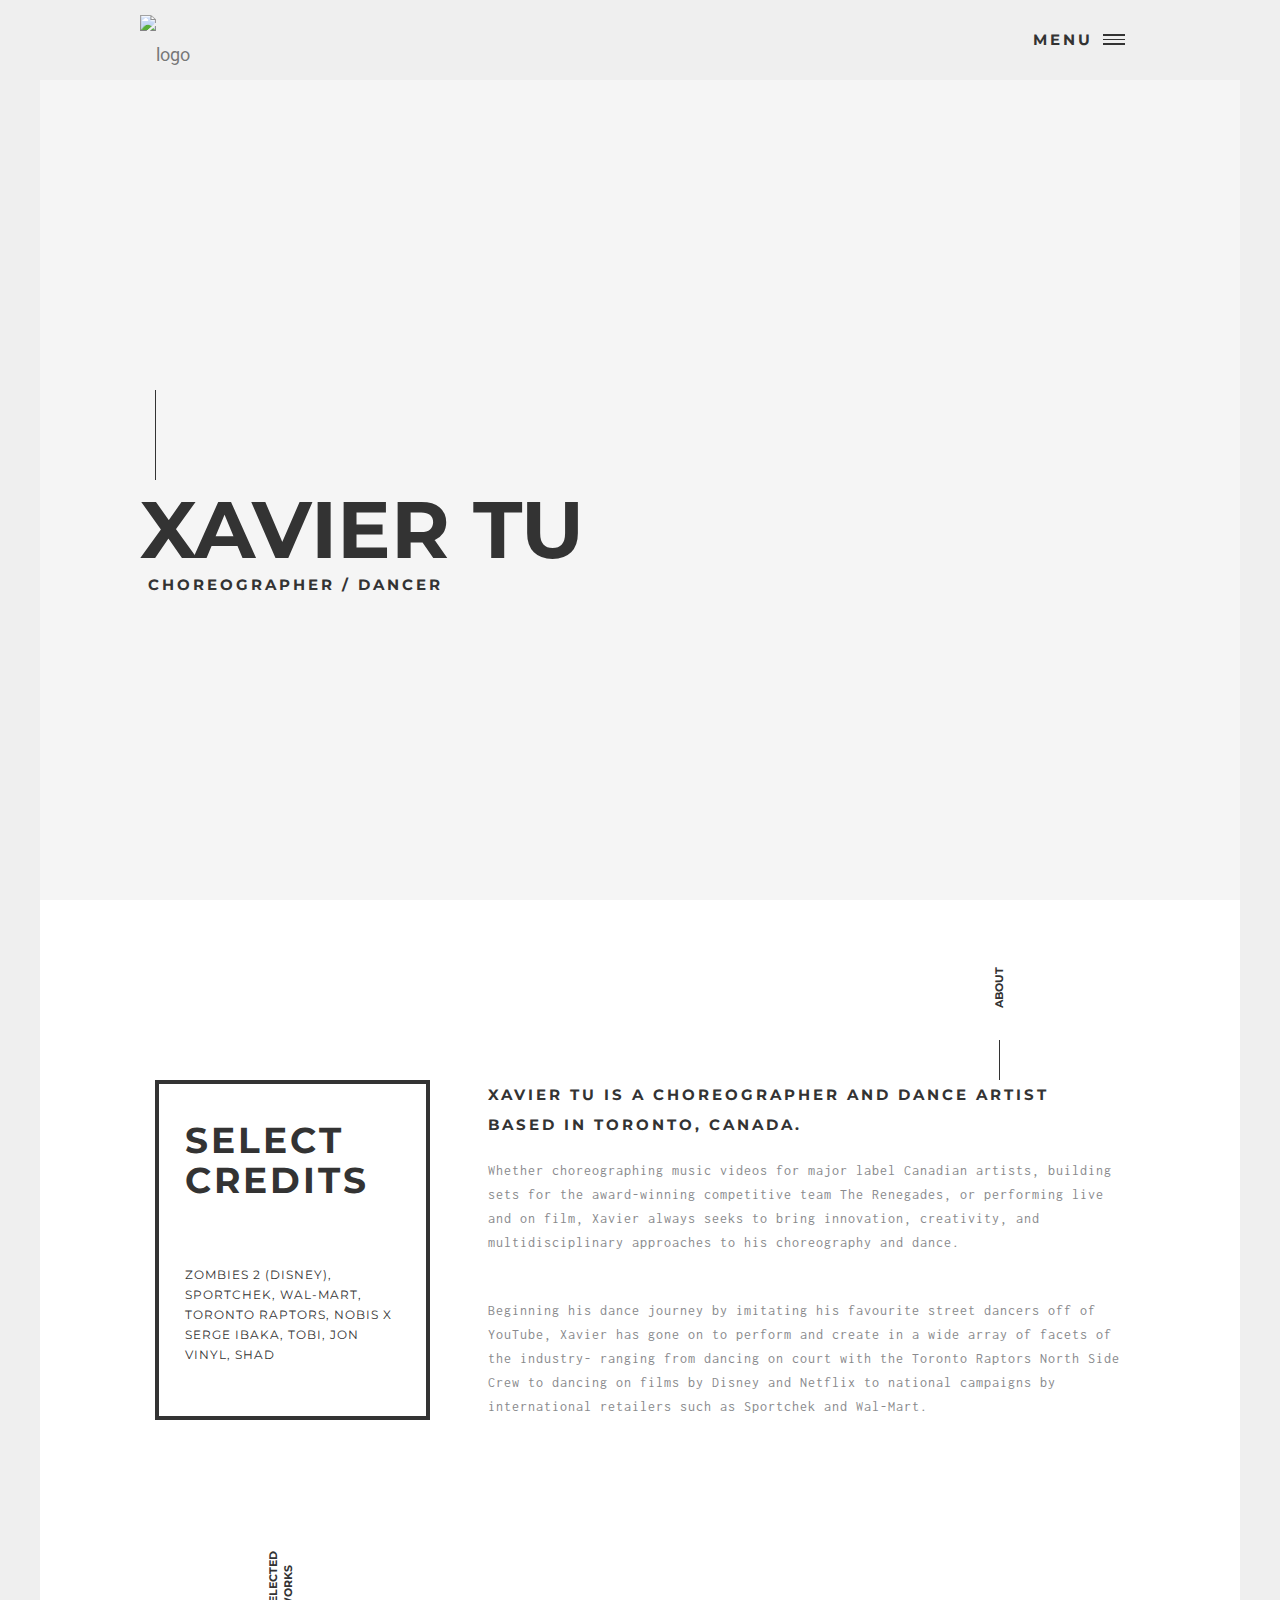
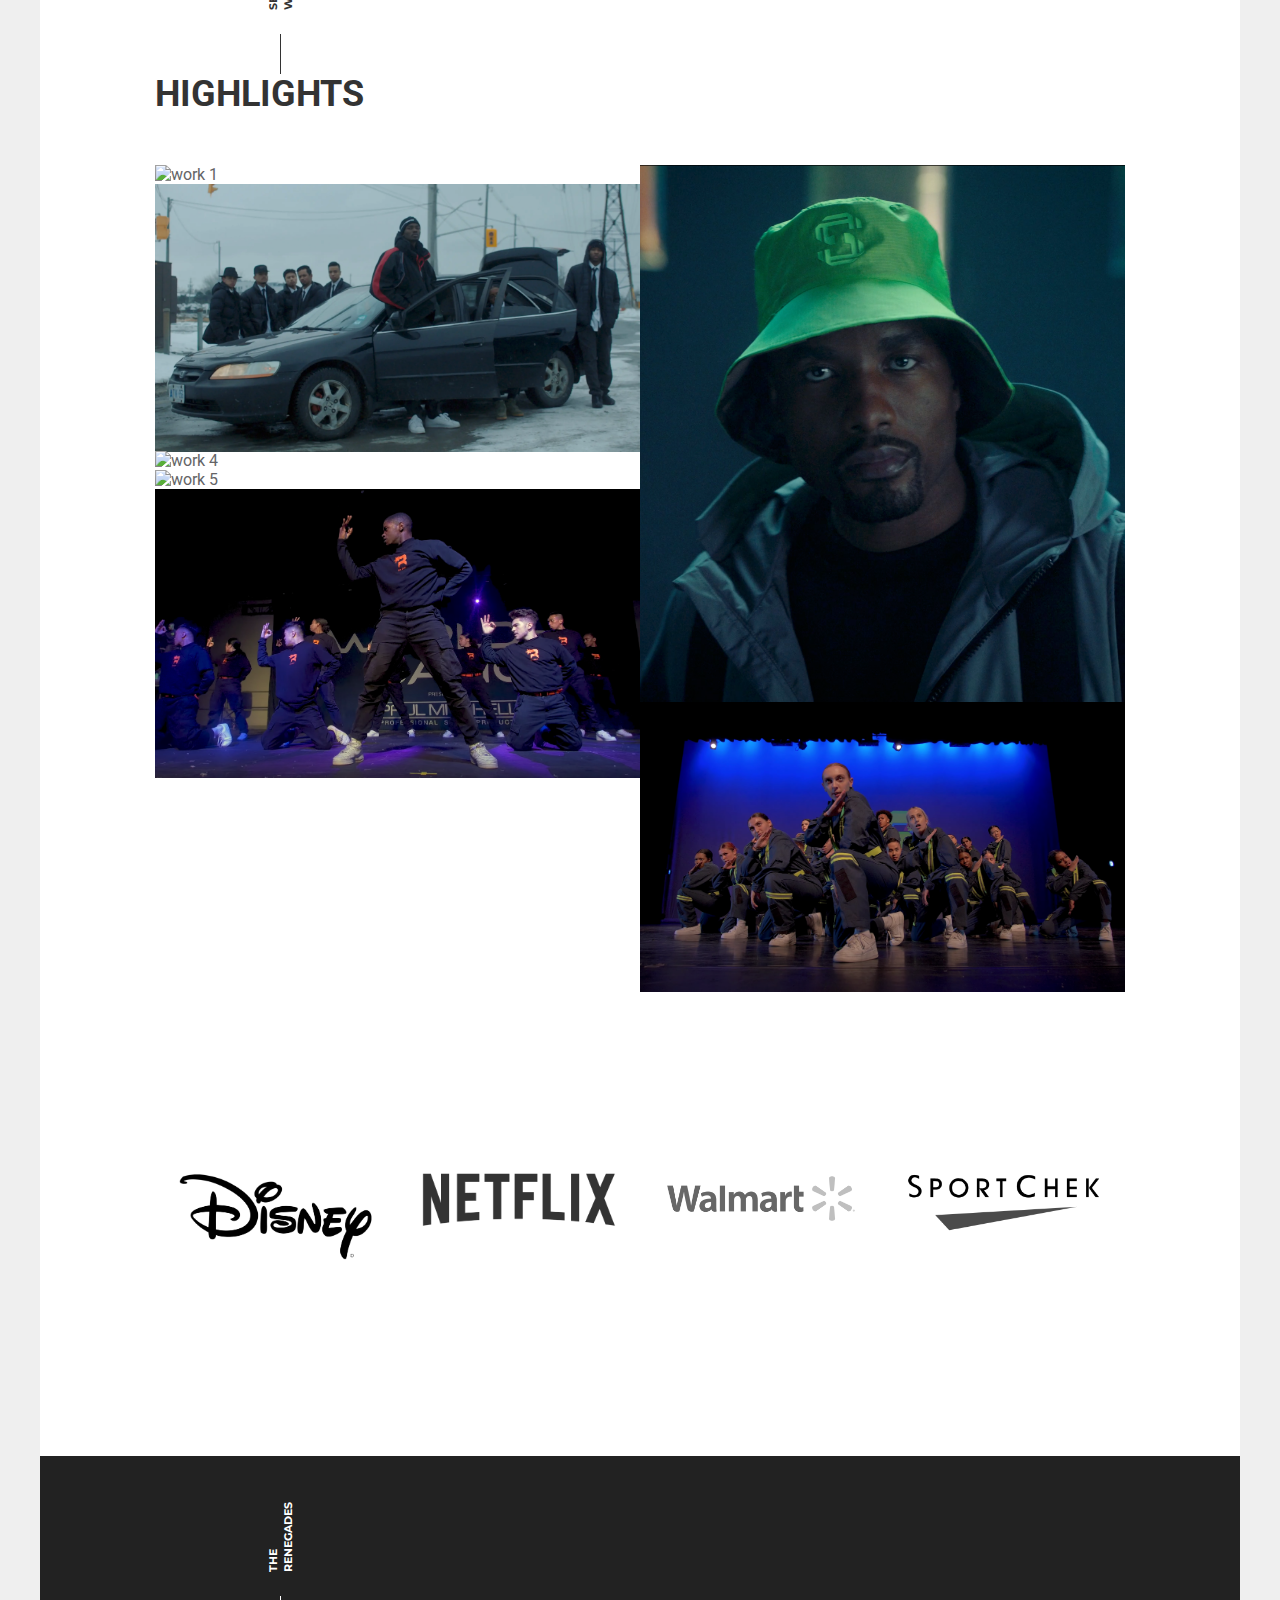
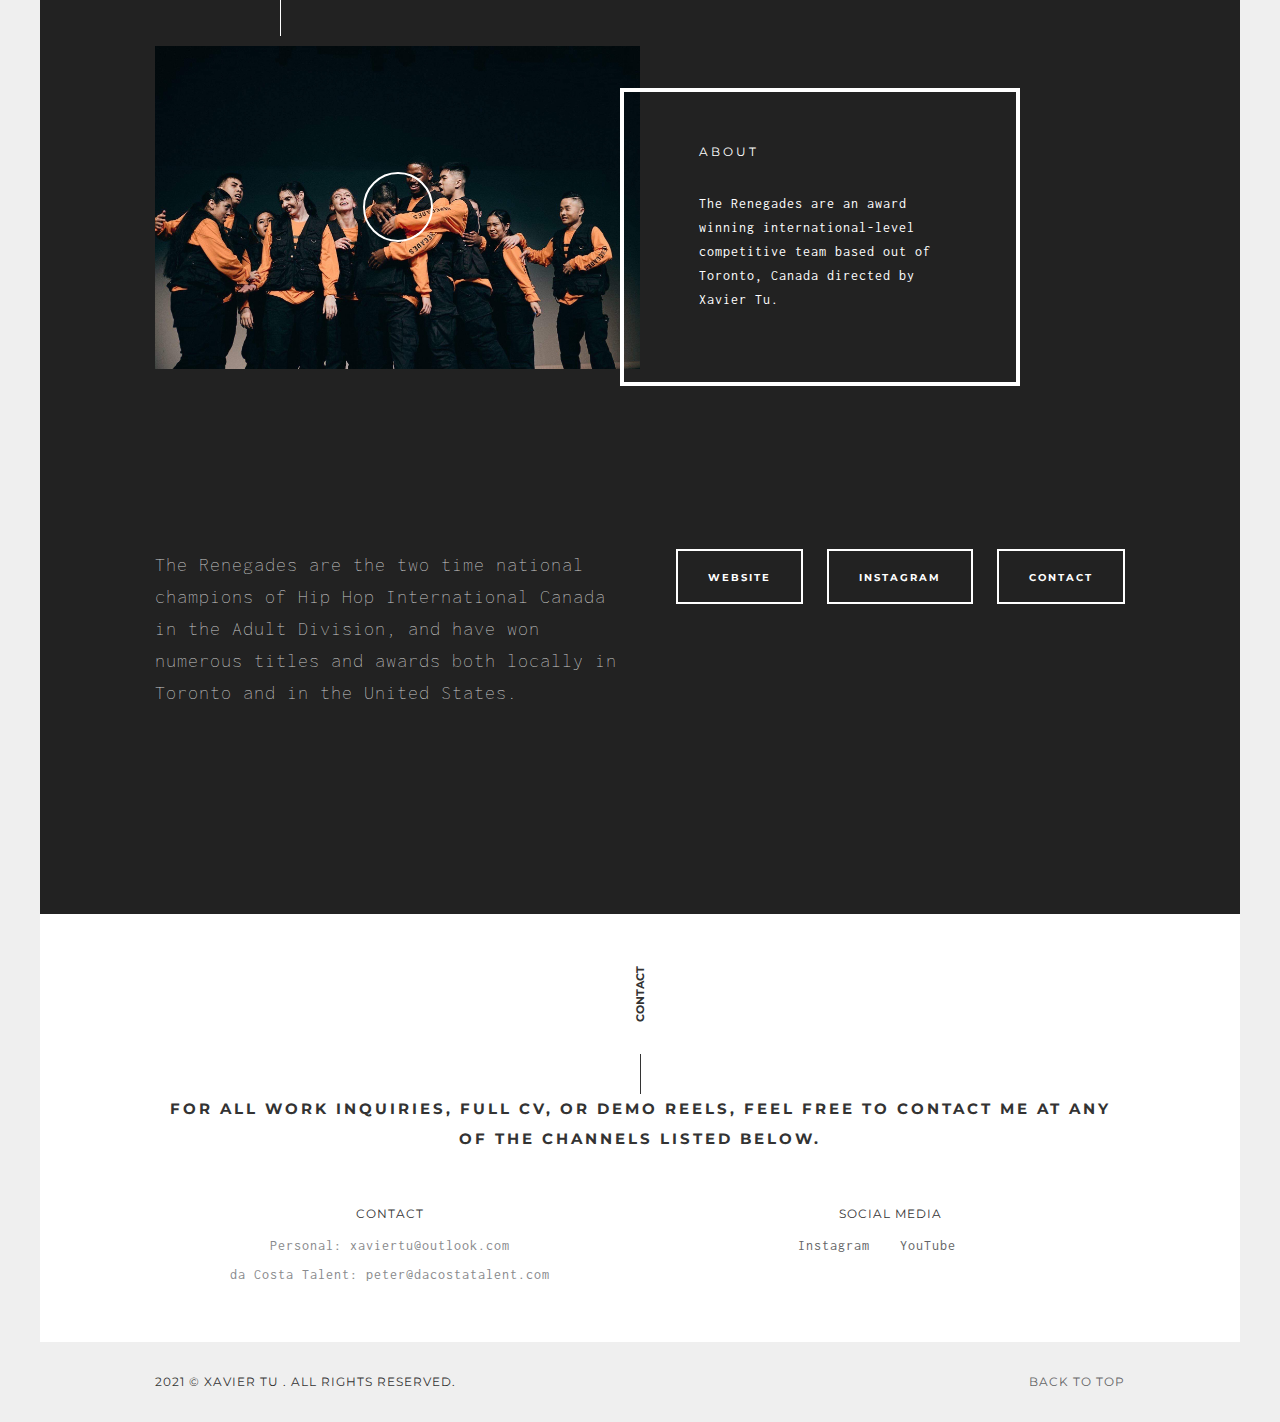
==== commit 63e6367f: "Update index.html" ====
--- a/index.html
+++ b/index.html
@@ -297,9 +297,6 @@
 								<div class="item">
 									<img src="assets/img/sponsor7.png" alt="client logo">
                                 </div>
-								<div class="item">
-									<img src="assets/img/sponsor8.png" alt="client logo">
-                                </div>
                             </div>
                         </div>
                     </div>
@@ -331,7 +328,8 @@
                     </div>
                 </section>
                 <!--  Image section  -->
-                
+               
+				
                 <!--  Simple Text  -->
                 <section id="simple-text" class="padding-onlybottom-lg background-dark responsive">
                     <div class="container">
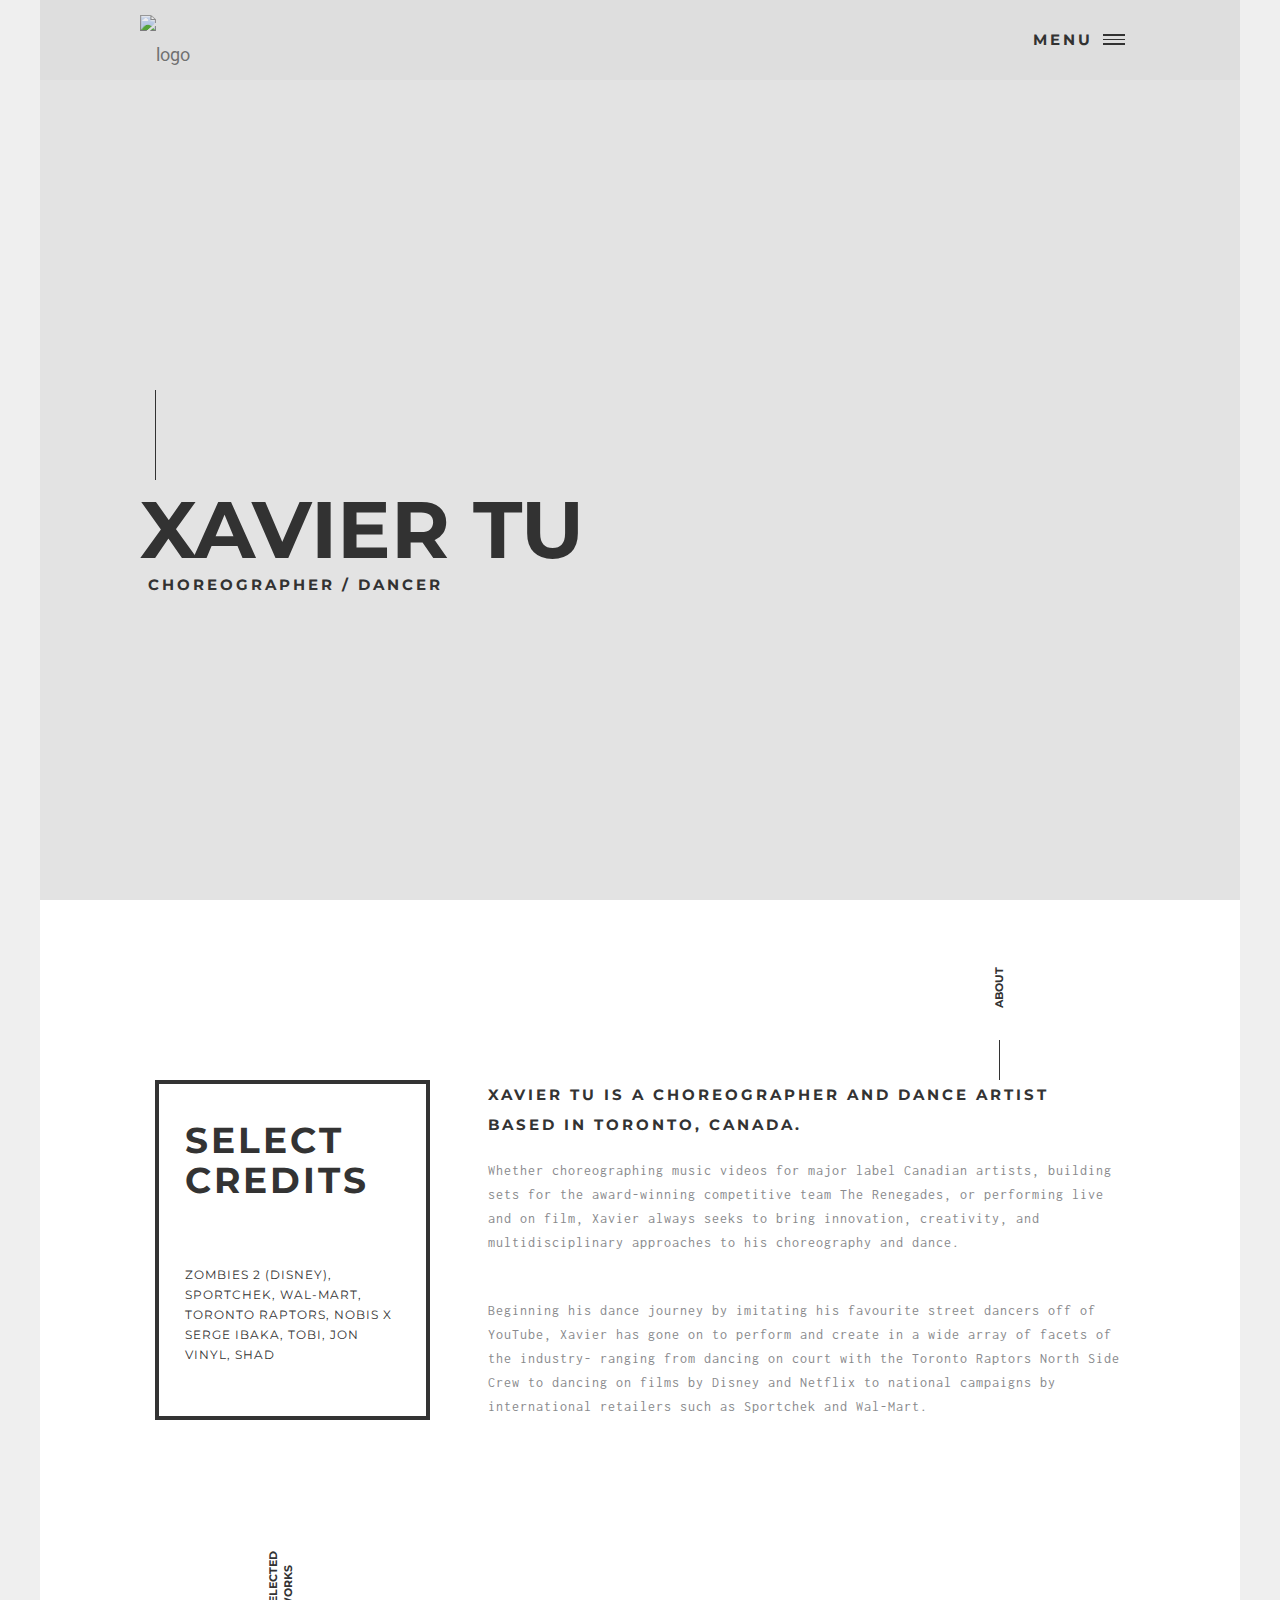
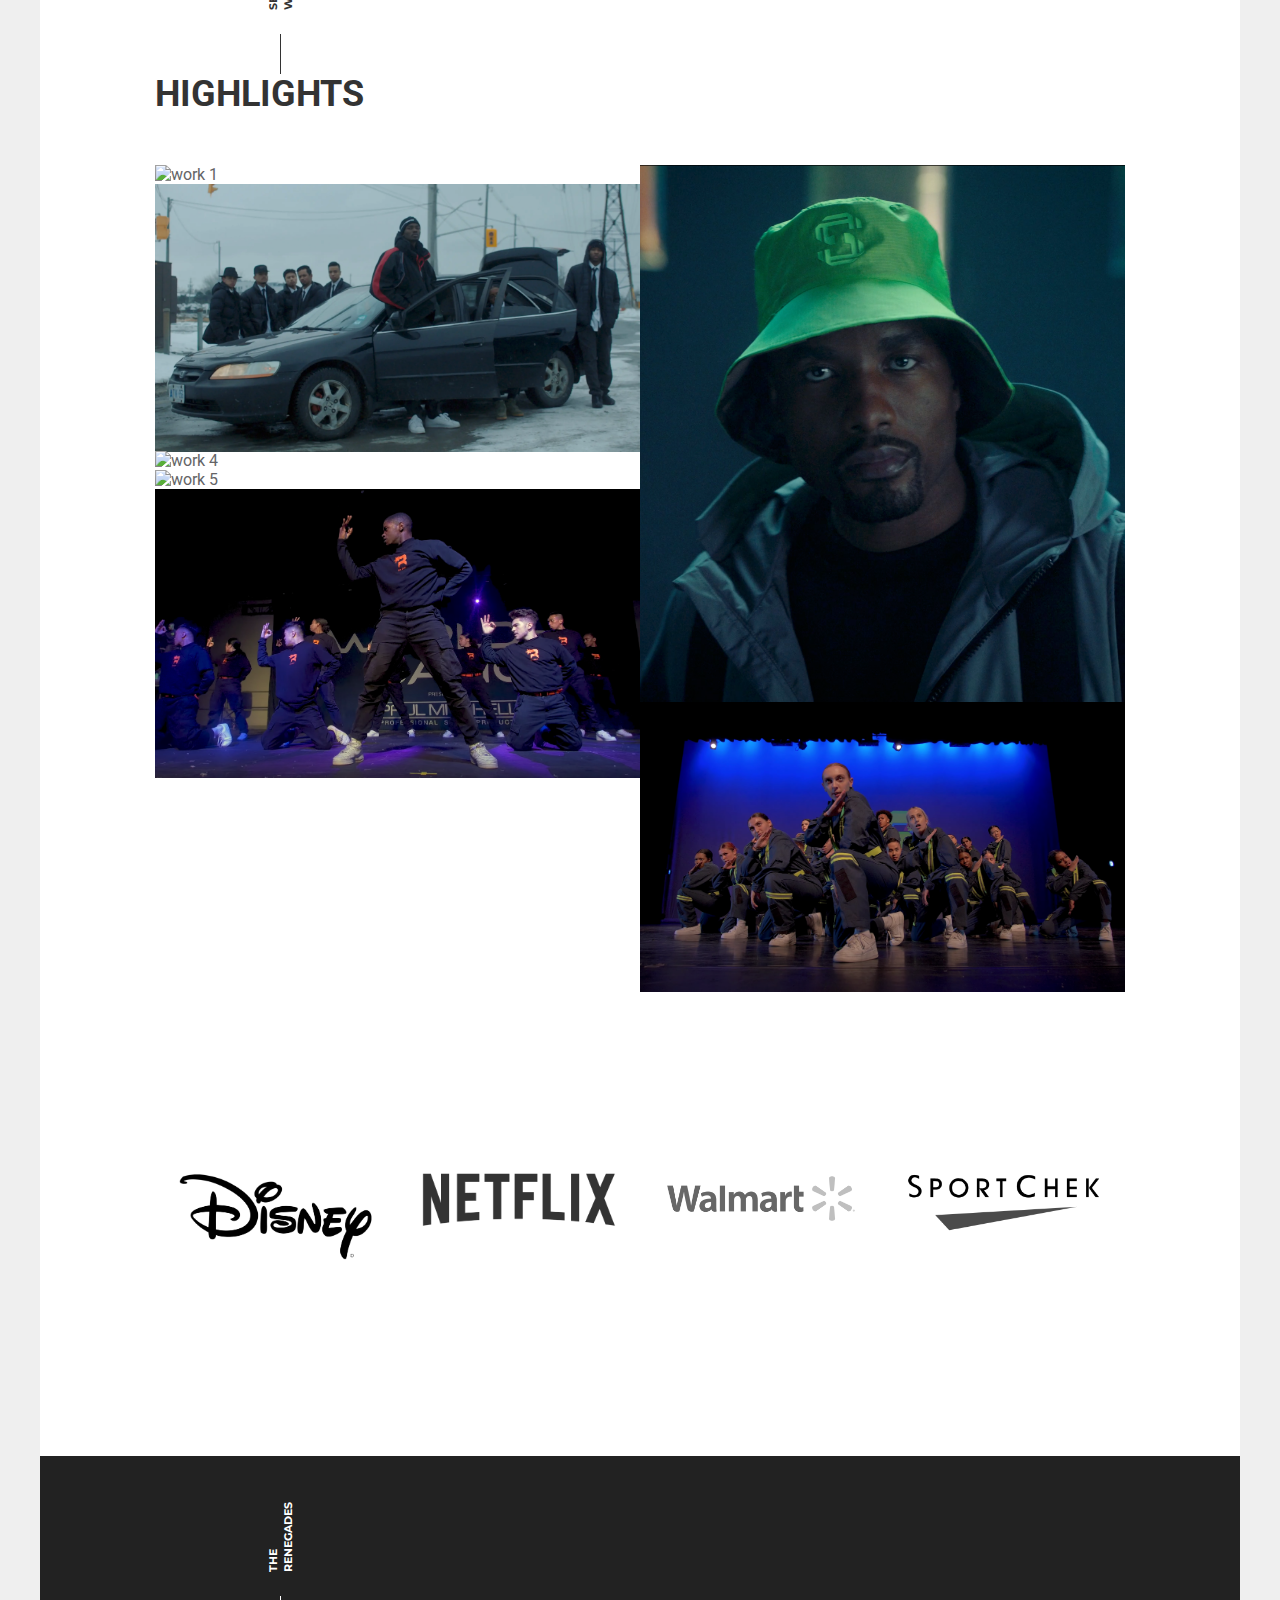
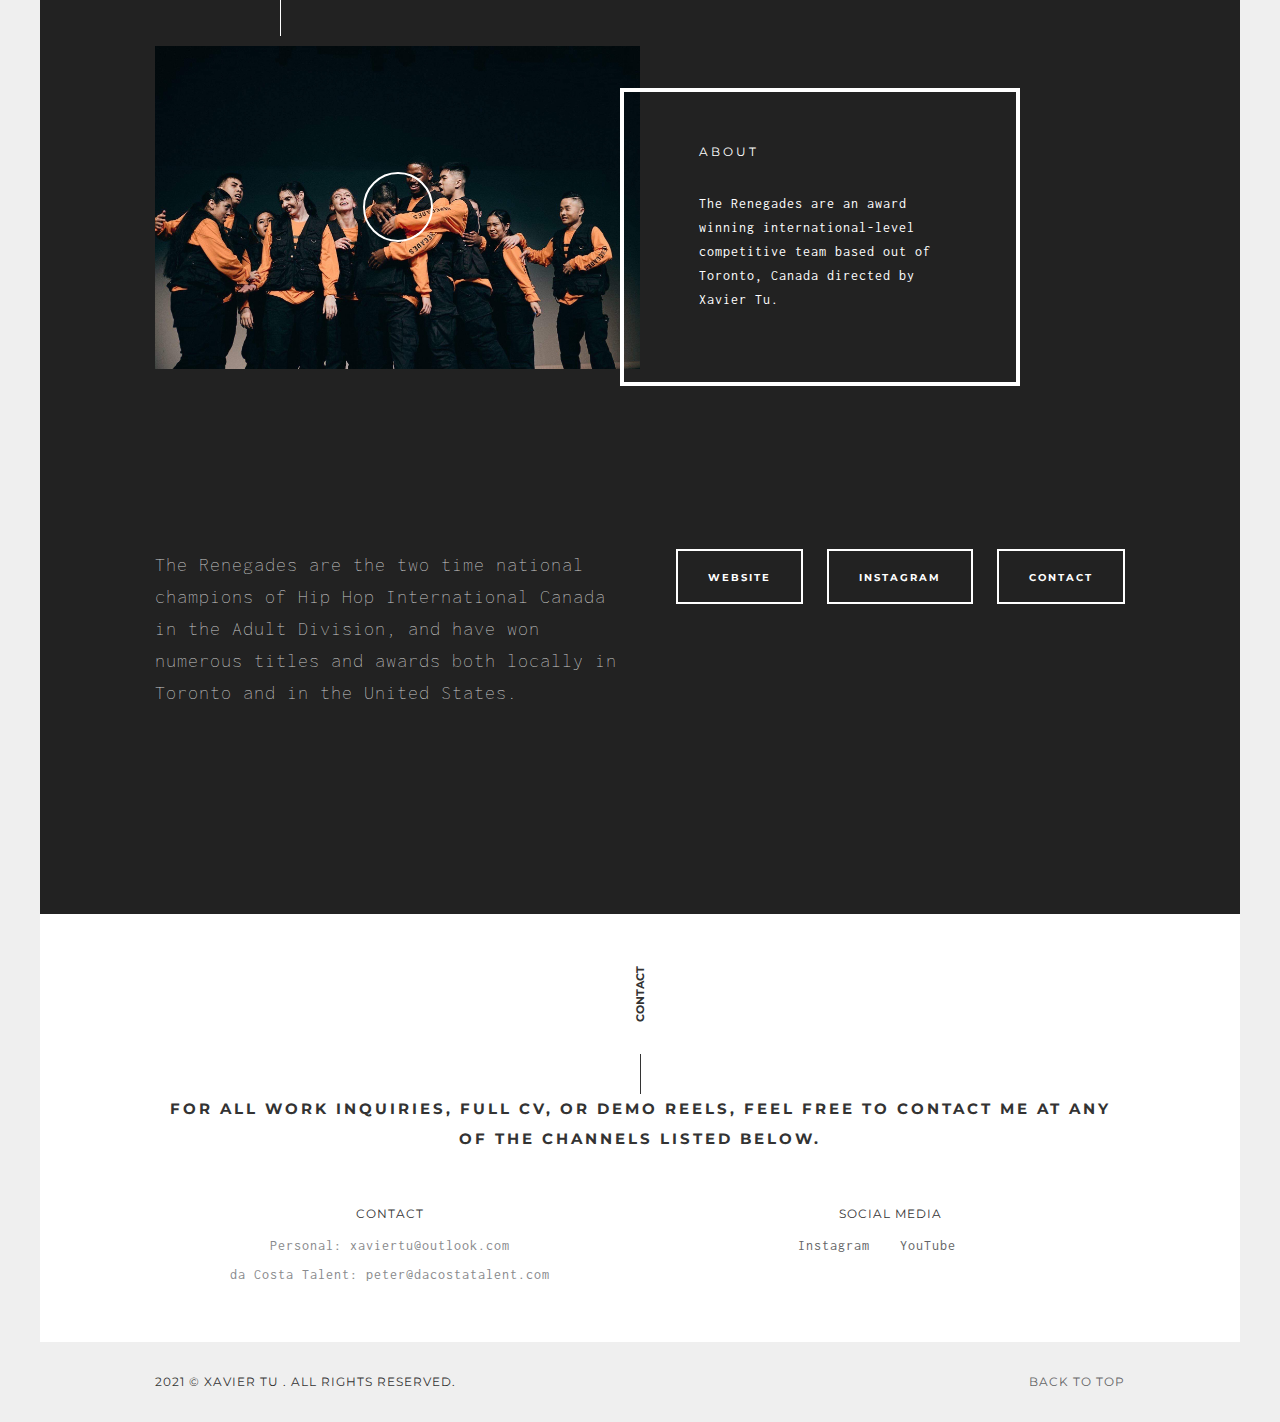
==== commit 4045176e: "Update index.html" ====
--- a/index.html
+++ b/index.html
@@ -91,8 +91,6 @@
             <!--  Slider  -->
 			<div class="section">
 			<div class="content">
-			<video autoplay muted loop src="assets/img/bgvideofinal.mp4">
-           	</video>
             <section id="text-slider">
                 <div class="container">
                     <div class="vertical-line left" style="height:90px"></div>
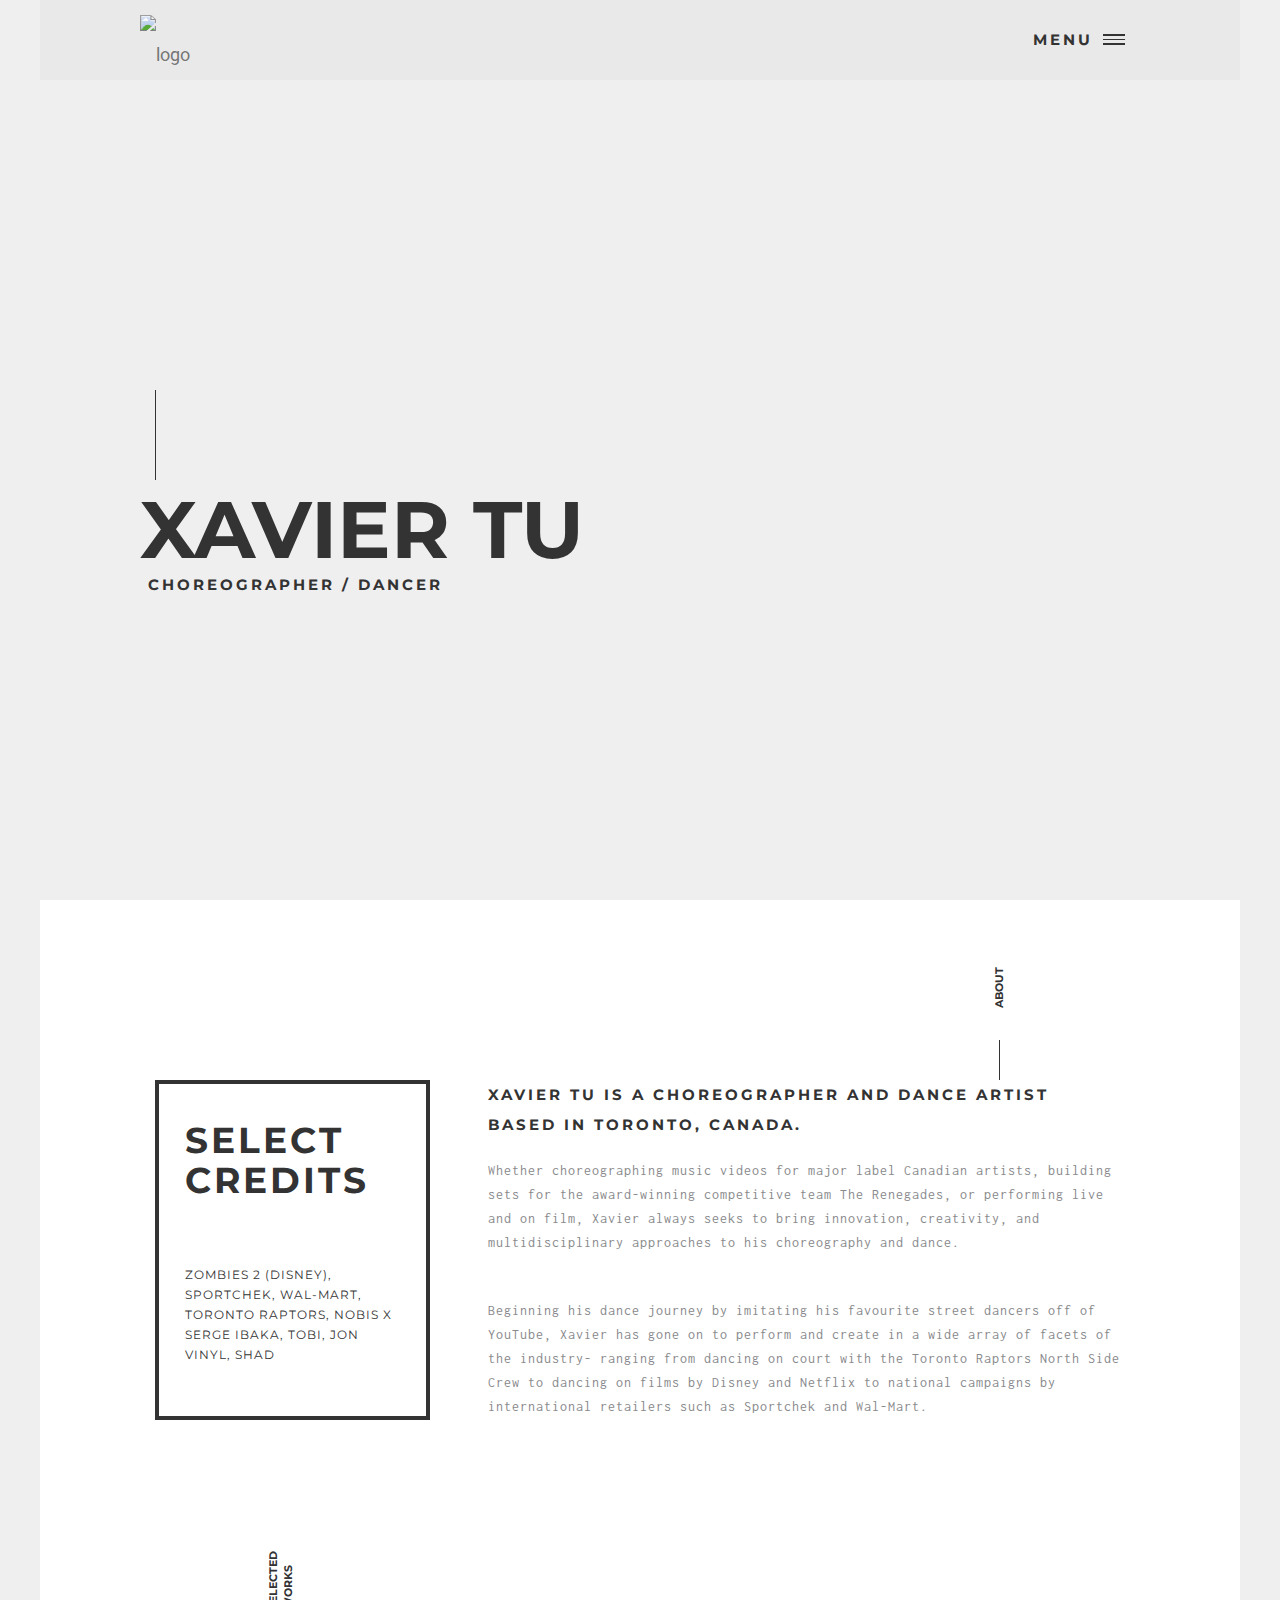
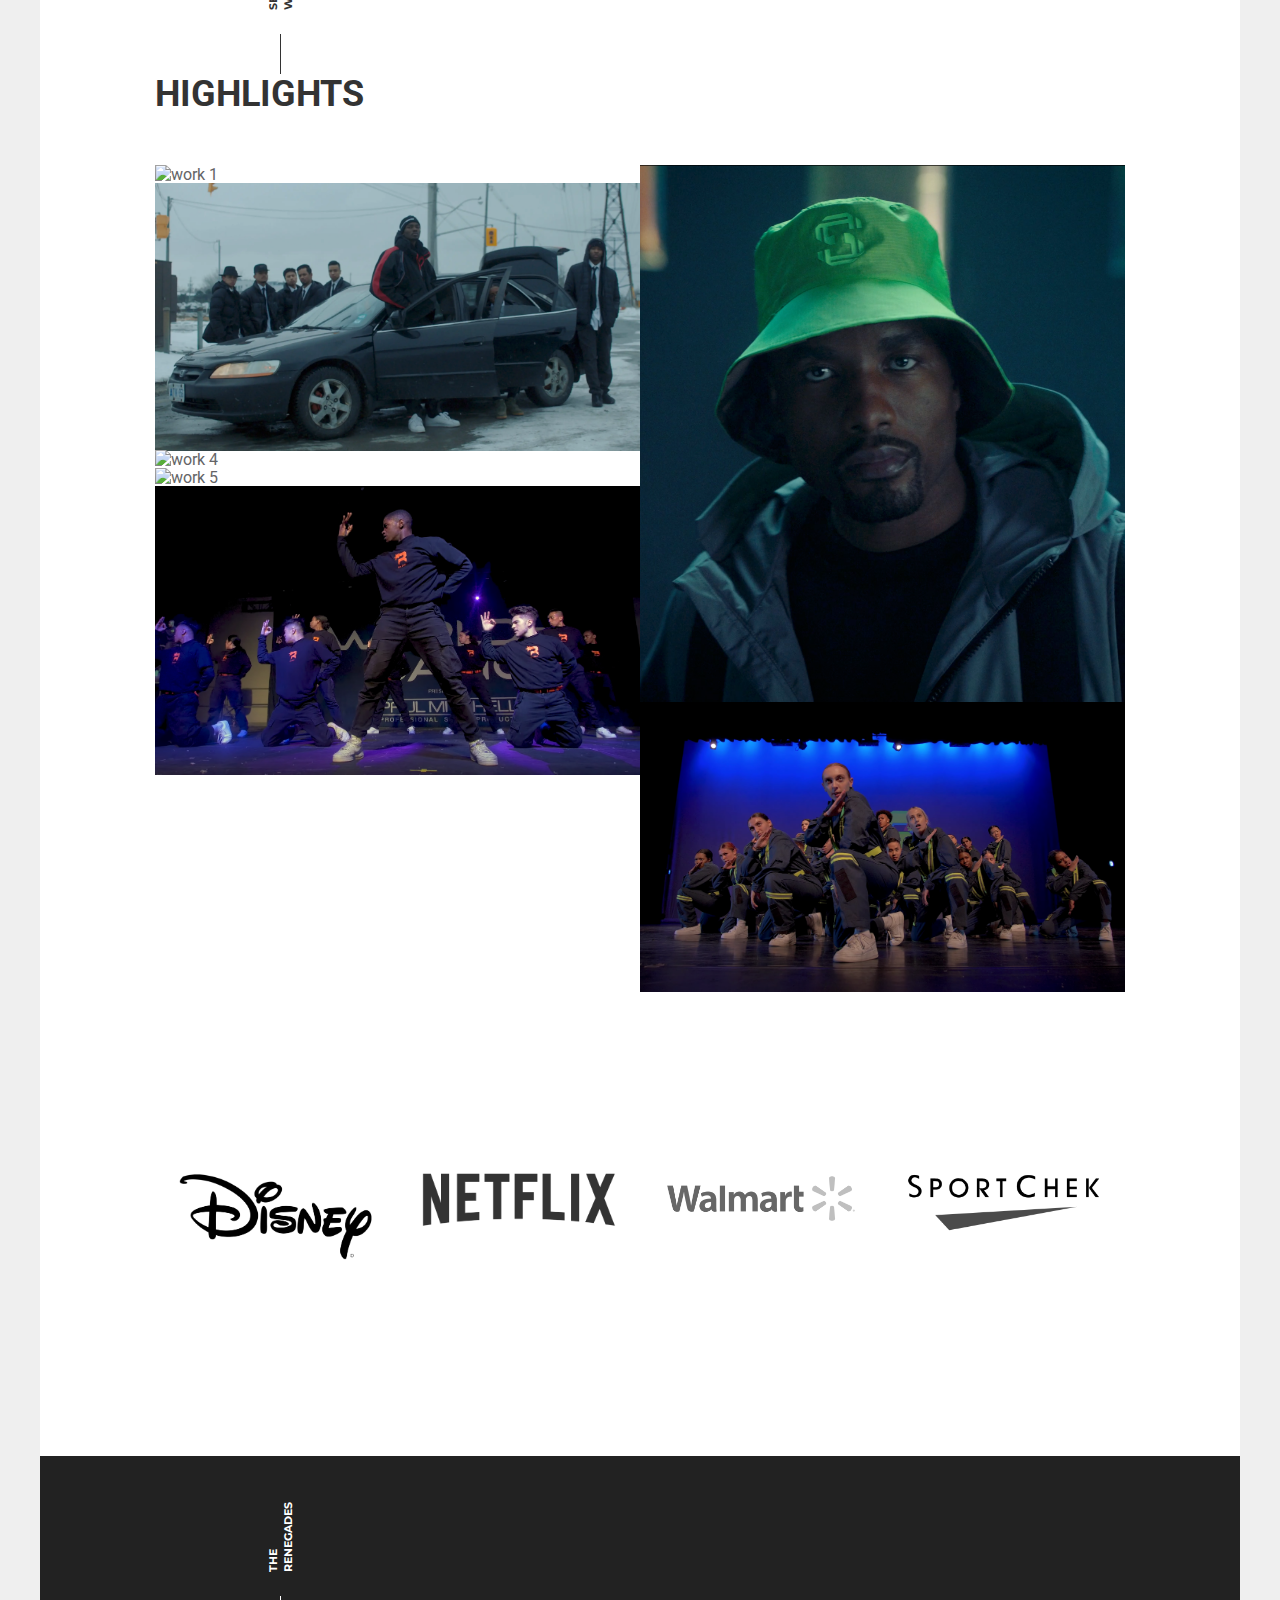
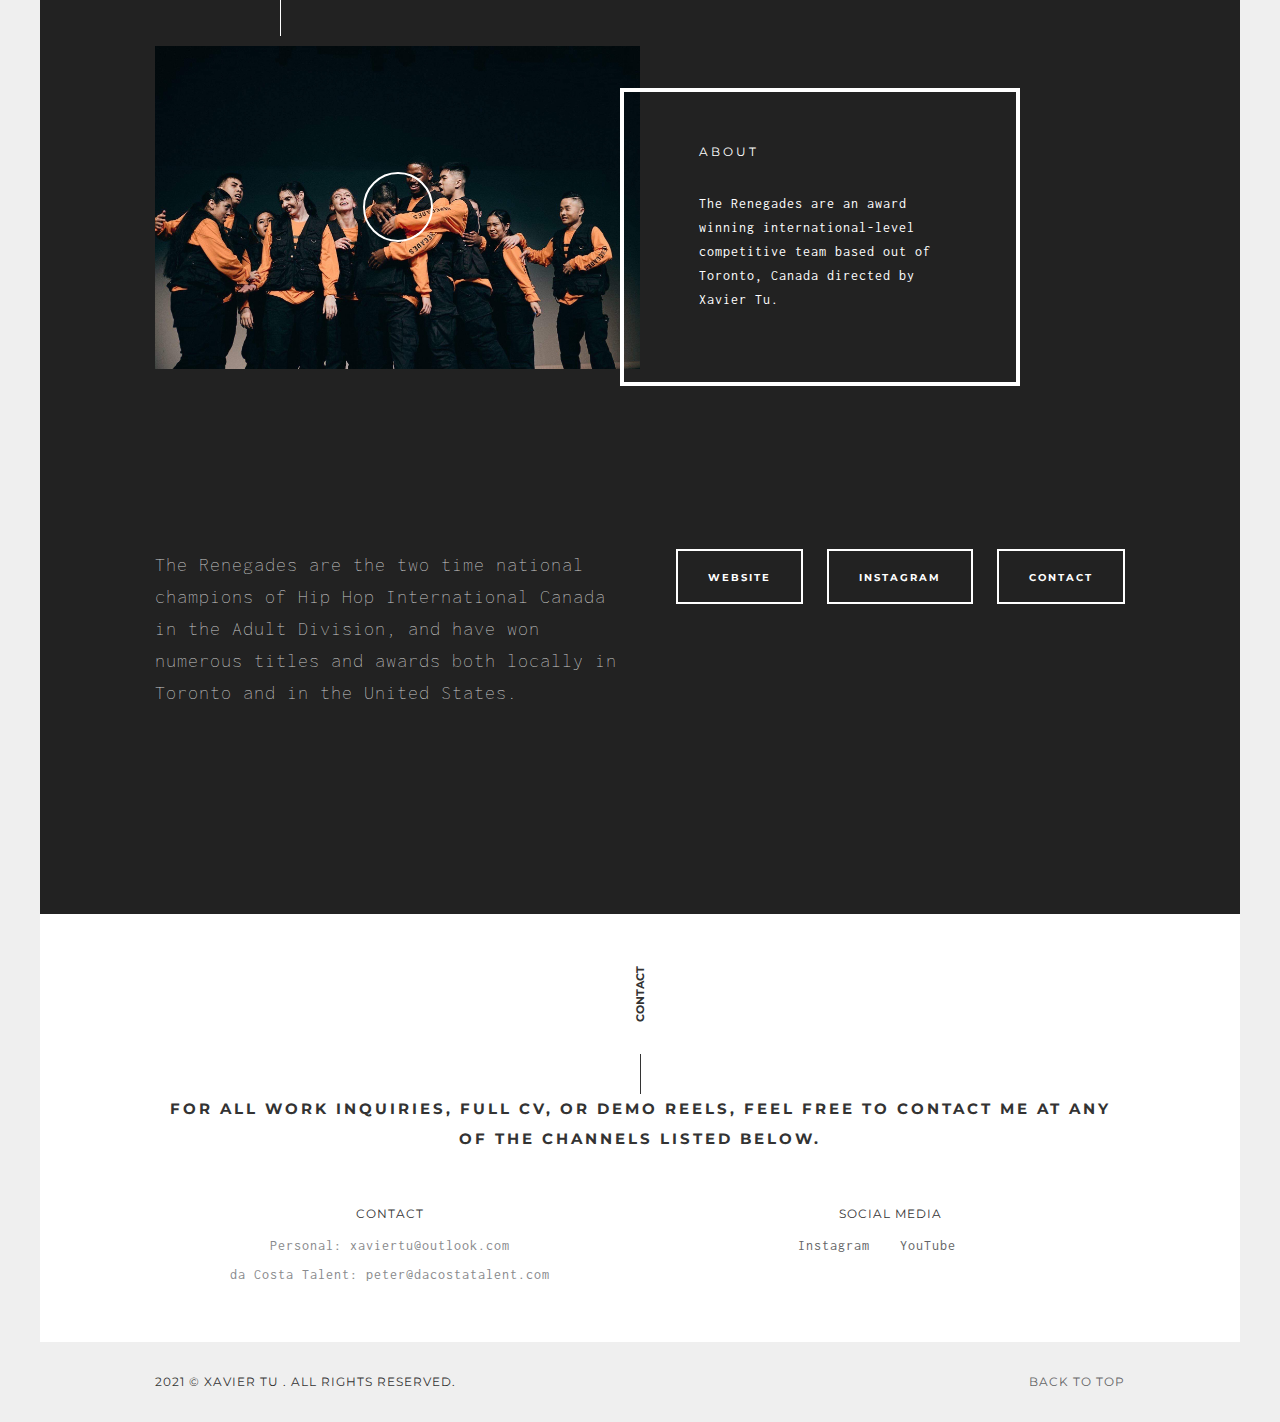
==== commit 4ff3b030: "Update index.html" ====
--- a/index.html
+++ b/index.html
@@ -91,6 +91,8 @@
             <!--  Slider  -->
 			<div class="section">
 			<div class="content">
+			<video autoplay muted loop src="assets/img/bgvideofinal.mp4">
+           	</video>
             <section id="text-slider">
                 <div class="container">
                     <div class="vertical-line left" style="height:90px"></div>
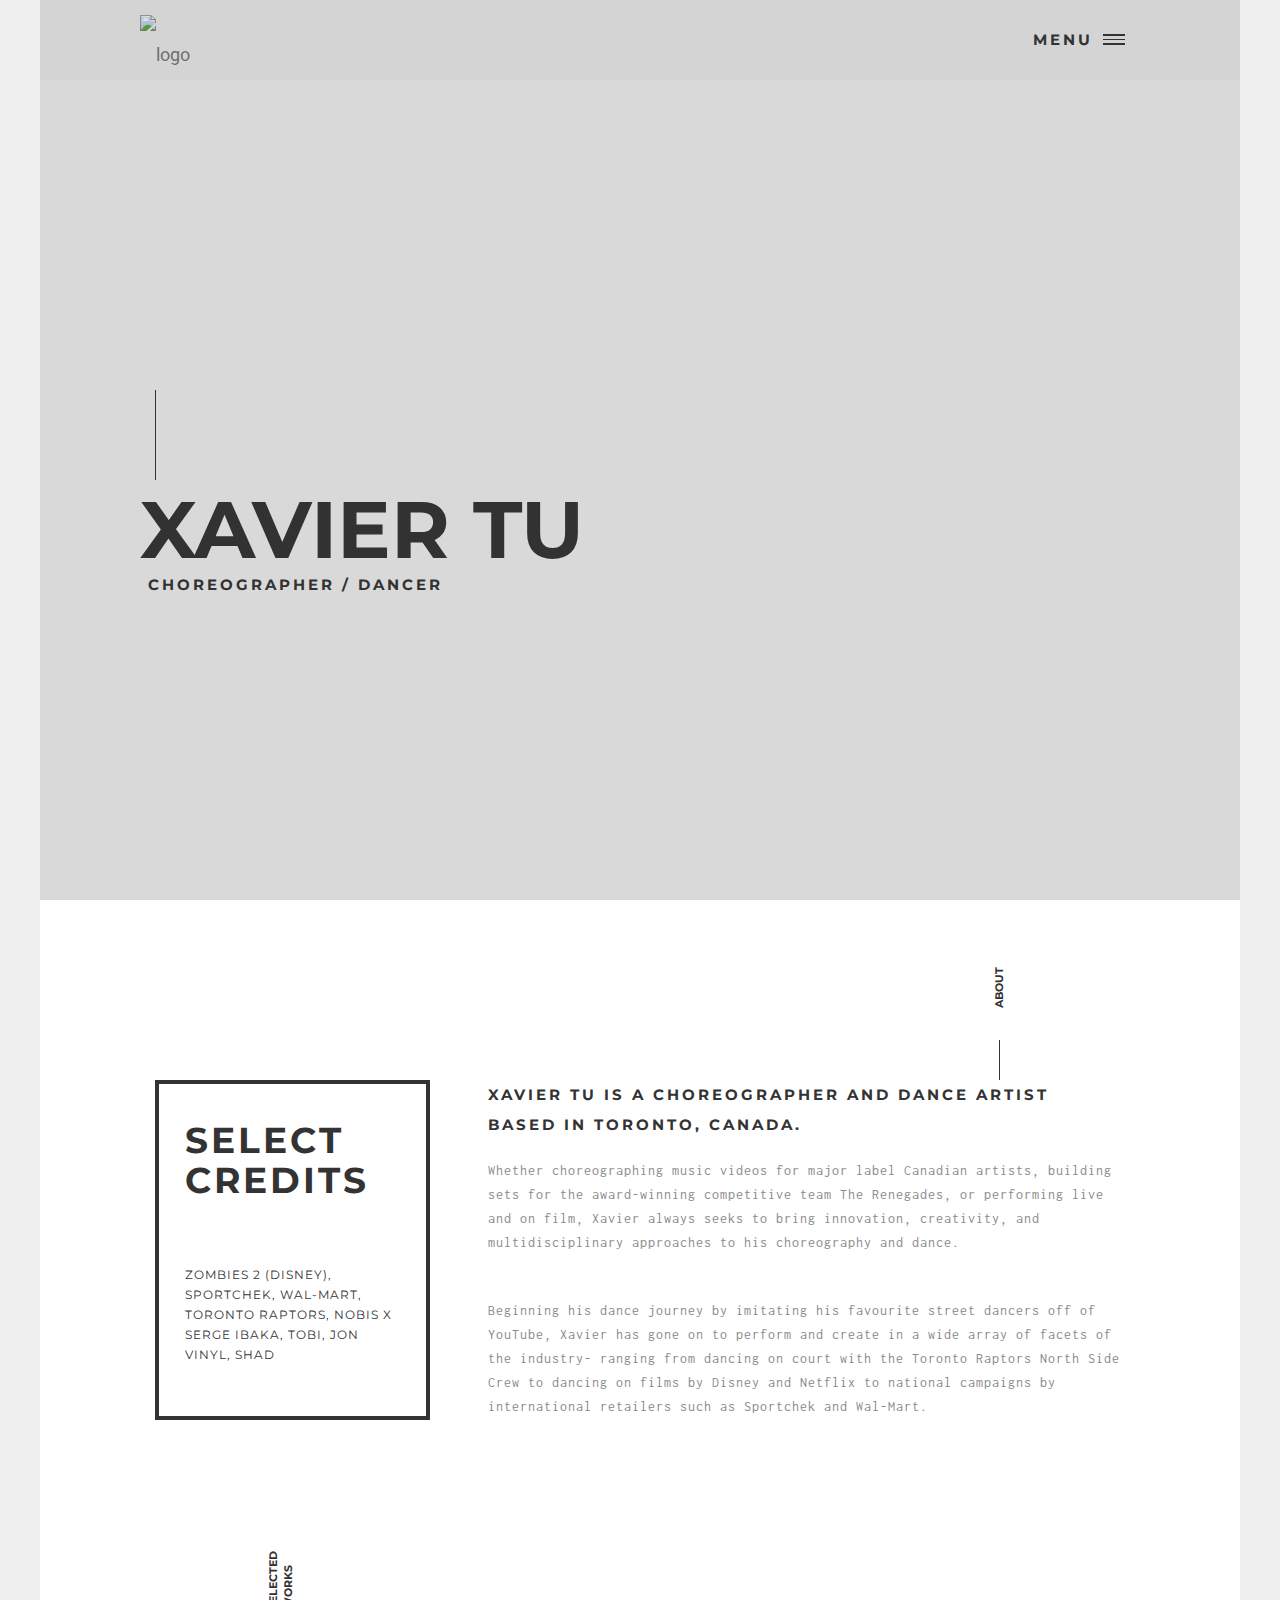
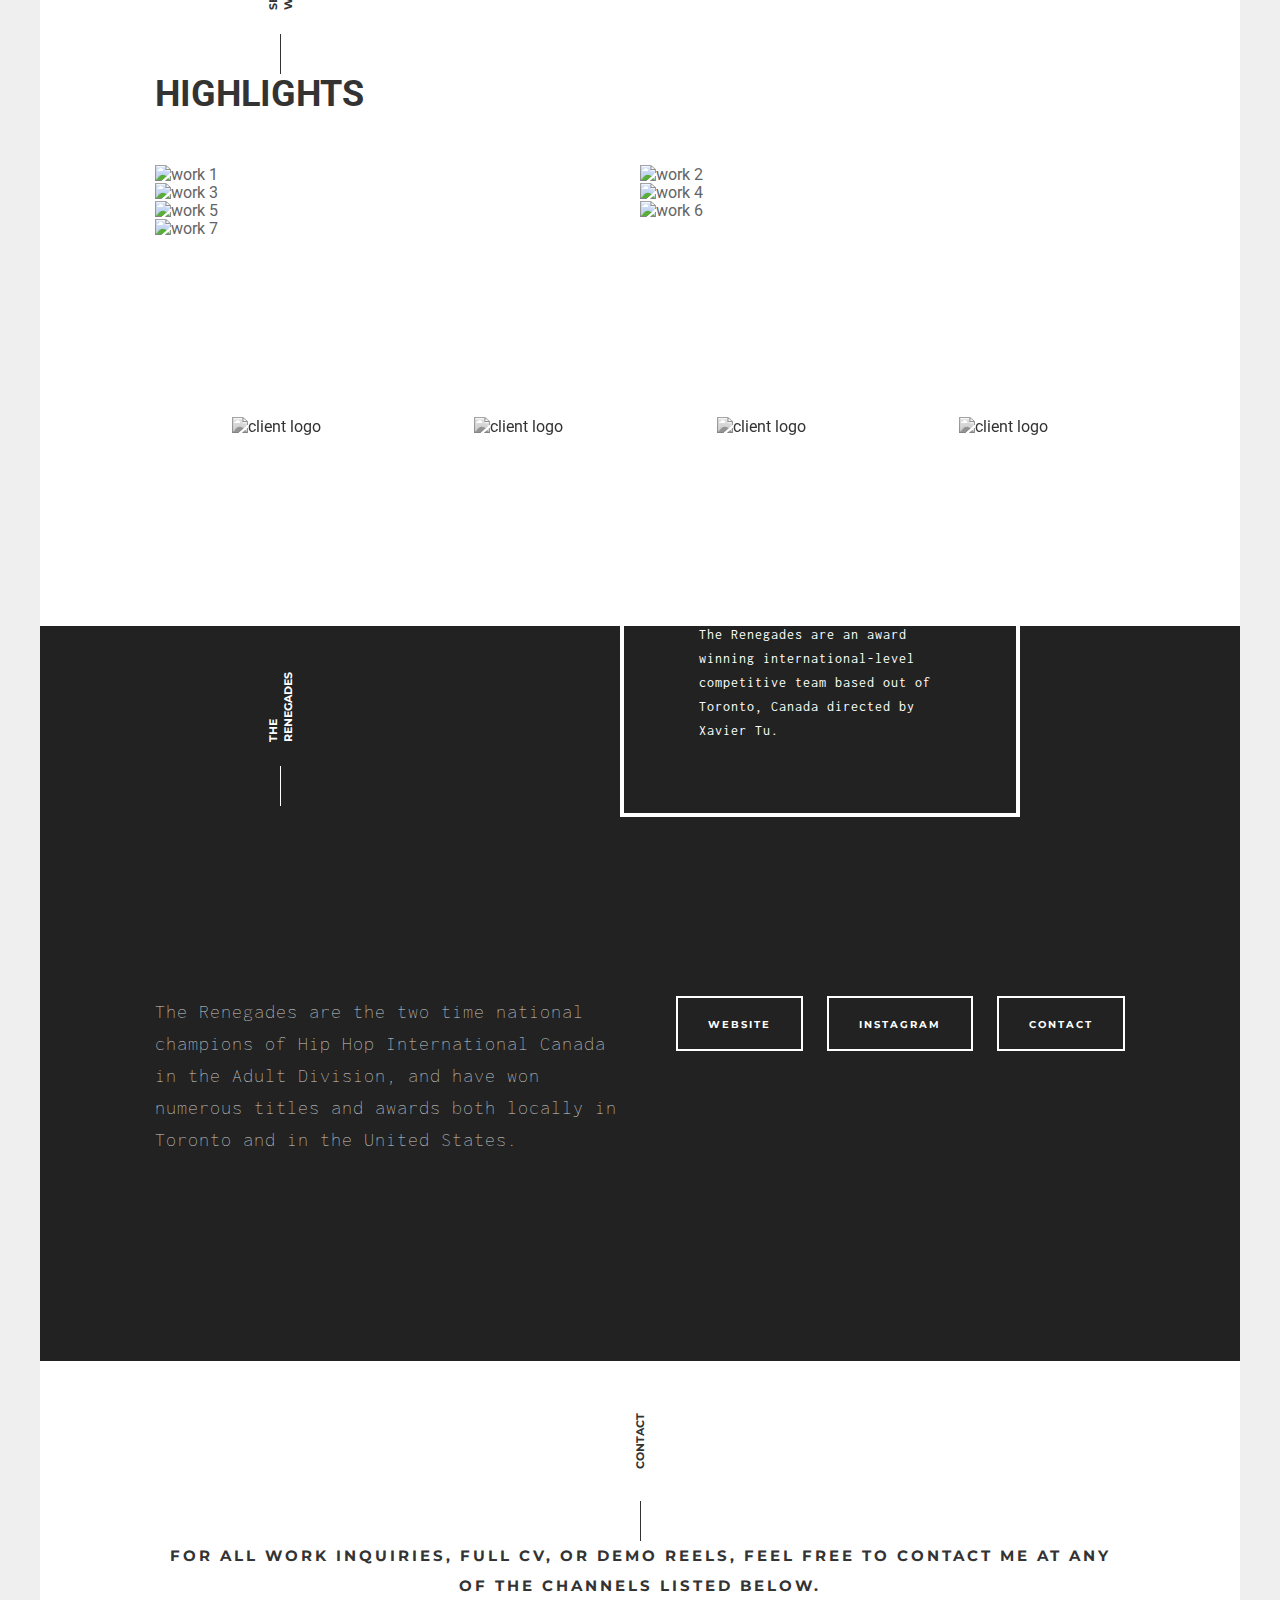
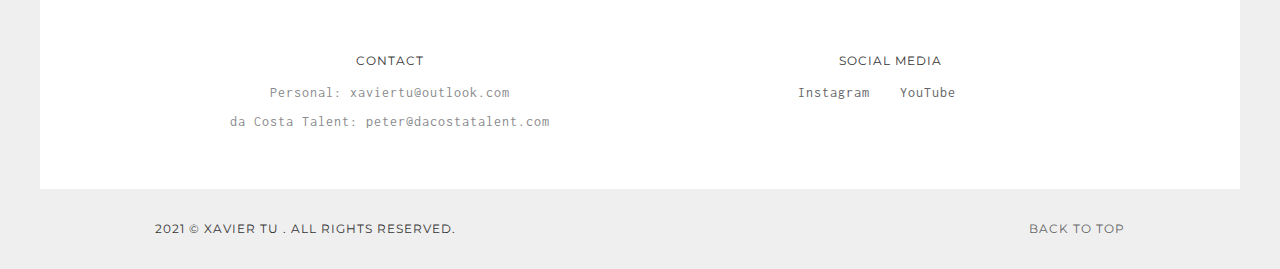
==== commit 7092df8c: "update for lower image + video size to optimize load times" ====
--- a/index.html
+++ b/index.html
@@ -5,7 +5,7 @@
         <meta http-equiv="X-UA-Compatible" content="IE=edge">
         <meta name="viewport" content="width=device-width, initial-scale=1">
         <meta name="format-detection" content="telephone=no"/>
-		<link rel="shortcut icon" href="assets/img/favicon.png">
+		<link rel="shortcut icon" href="assets/img/favicon.avif">
 
 
         <title>Xavier Tu</title>
@@ -60,7 +60,7 @@
                     <div class="container">
                        <div id="logo">
                            <a class="navbar-brand" href="index.html">
-                               <img src="assets/img/logo.png" alt="logo">
+                               <img src="assets/img/logo.avif" alt="logo">
                            </a>
                        </div>
                         <div id="navbar">
@@ -159,7 +159,7 @@
                         <div class="works-items">
                             <a href="https://vimeo.com/459929265" class="popup-video">
                                 <div class="one-item branding design">
-                                    <img src="assets/img/work1.jpg" alt="work 1">
+                                    <img src="assets/img/work1.avif" alt="work 1">
                                     <div class="line-1"><i></i></div>
                                     <div class="line-2"><i></i></div>
                                     <div class="line-3"><i></i></div>
@@ -176,7 +176,7 @@
                             </a>
                             <a href="https://vimeo.com/479640943" class="popup-video">
                                 <div class="one-item branding design">
-                                    <img src="assets/img/work2.jpg" alt="work 2">
+                                    <img src="assets/img/work2.avif" alt="work 2">
                                     <div class="line-1"><i></i></div>
                                     <div class="line-2"><i></i></div>
                                     <div class="line-3"><i></i></div>
@@ -192,7 +192,7 @@
                             </a>
                             <a href="https://vimeo.com/408277198" class="popup-video">
                                 <div class="one-item branding">
-                                    <img src="assets/img/work5.jpg" alt="work 3">
+                                    <img src="assets/img/work5.avif" alt="work 3">
                                     <div class="line-1"><i></i></div>
                                     <div class="line-2"><i></i></div>
                                     <div class="line-3"><i></i></div>
@@ -208,7 +208,7 @@
                             </a>
                             <a href="https://www.youtube.com/watch?v=m0D4ux830M8" class="popup-video">
                                 <div class="one-item web">
-                                    <img src="assets/img/work3.jpg" alt="work 4">
+                                    <img src="assets/img/work3.avif" alt="work 4">
                                     <div class="line-1"><i></i></div>
                                     <div class="line-2"><i></i></div>
                                     <div class="line-3"><i></i></div>
@@ -223,7 +223,7 @@
                             </a>
                             <a href="https://www.youtube.com/watch?v=5DgMjeBrMxE" class="popup-video">
                                 <div class="one-item design">
-                                    <img src="assets/img/work7.jpg" alt="work 5">
+                                    <img src="assets/img/work7.avif" alt="work 5">
                                     <div class="line-1"><i></i></div>
                                     <div class="line-2"><i></i></div>
                                     <div class="line-3"><i></i></div>
@@ -238,7 +238,7 @@
                             </a>
                             <a href="https://www.youtube.com/watch?v=zFGTt_9FQ60" class="popup-video">
                                 <div class="one-item branding">
-                                    <img src="assets/img/work6.jpg" alt="work 6">
+                                    <img src="assets/img/work6.avif" alt="work 6">
                                     <div class="line-1"><i></i></div>
                                     <div class="line-2"><i></i></div>
                                     <div class="line-3"><i></i></div>
@@ -253,7 +253,7 @@
                             </a>
                             <a href="https://www.youtube.com/watch?v=B5TuEU4Zhes" class="popup-video">
                                 <div class="one-item branding">
-                                    <img src="assets/img/work4.jpg" alt="work 7">
+                                    <img src="assets/img/work4.avif" alt="work 7">
                                     <div class="line-1"><i></i></div>
                                     <div class="line-2"><i></i></div>
                                     <div class="line-3"><i></i></div>
@@ -277,25 +277,25 @@
                         <div class="row">
                             <div class="col-md-12 sponsor-carousel">
                                 <div class="item">
-                                    <img src="assets/img/sponsor1.png" alt="client logo">
+                                    <img src="assets/img/sponsor1.avif" alt="client logo">
                                 </div>
                                 <div class="item">
-                                    <img src="assets/img/sponsor2.png" alt="client logo">
+                                    <img src="assets/img/sponsor2.avif" alt="client logo">
                                 </div>
                                 <div class="item">
-                                    <img src="assets/img/sponsor3.png" alt="client logo">
+                                    <img src="assets/img/sponsor3.avif" alt="client logo">
                                 </div>
                                 <div class="item">
-                                    <img src="assets/img/sponsor4.png" alt="client logo">
+                                    <img src="assets/img/sponsor4.avif" alt="client logo">
                                 </div>
 								<div class="item">
-                                    <img src="assets/img/sponsor5.png" alt="client logo">
+                                    <img src="assets/img/sponsor5.avif" alt="client logo">
                                 </div>
 								<div class="item">
-									<img src="assets/img/sponsor6.png" alt="client logo">
+									<img src="assets/img/sponsor6.avif" alt="client logo">
                                 </div>
 								<div class="item">
-									<img src="assets/img/sponsor7.png" alt="client logo">
+									<img src="assets/img/sponsor7.avif" alt="client logo">
                                 </div>
                             </div>
                         </div>
@@ -316,7 +316,7 @@
                             <div class="col-md-12">
                                <div class="image-wrapper">
                                    <a class="popup-vimeo" href="https://www.youtube.com/watch?v=B5TuEU4Zhes">
-                                       <img src="assets/img/renegades.JPG" alt="">
+                                       <img src="assets/img/renegades.avif" alt="">
                                    </a>
                                </div>
                                 <div class="title-box">
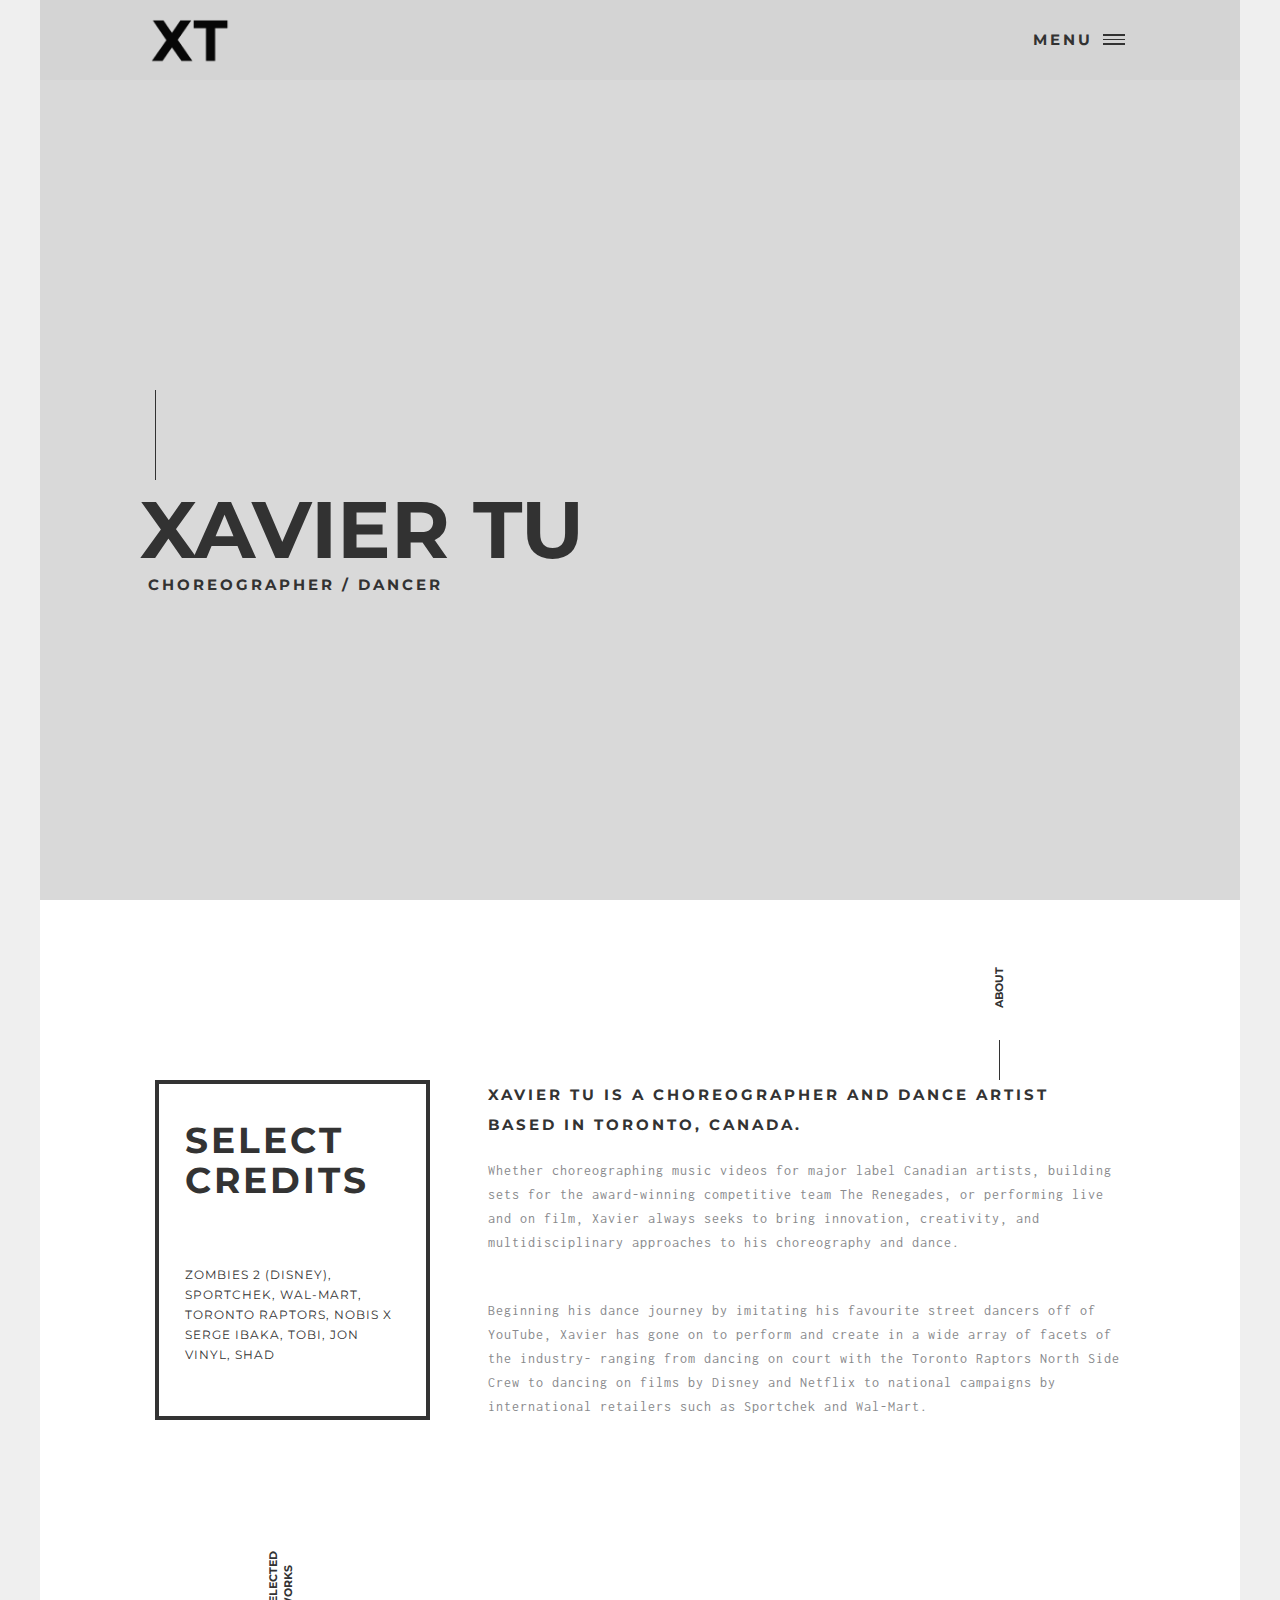
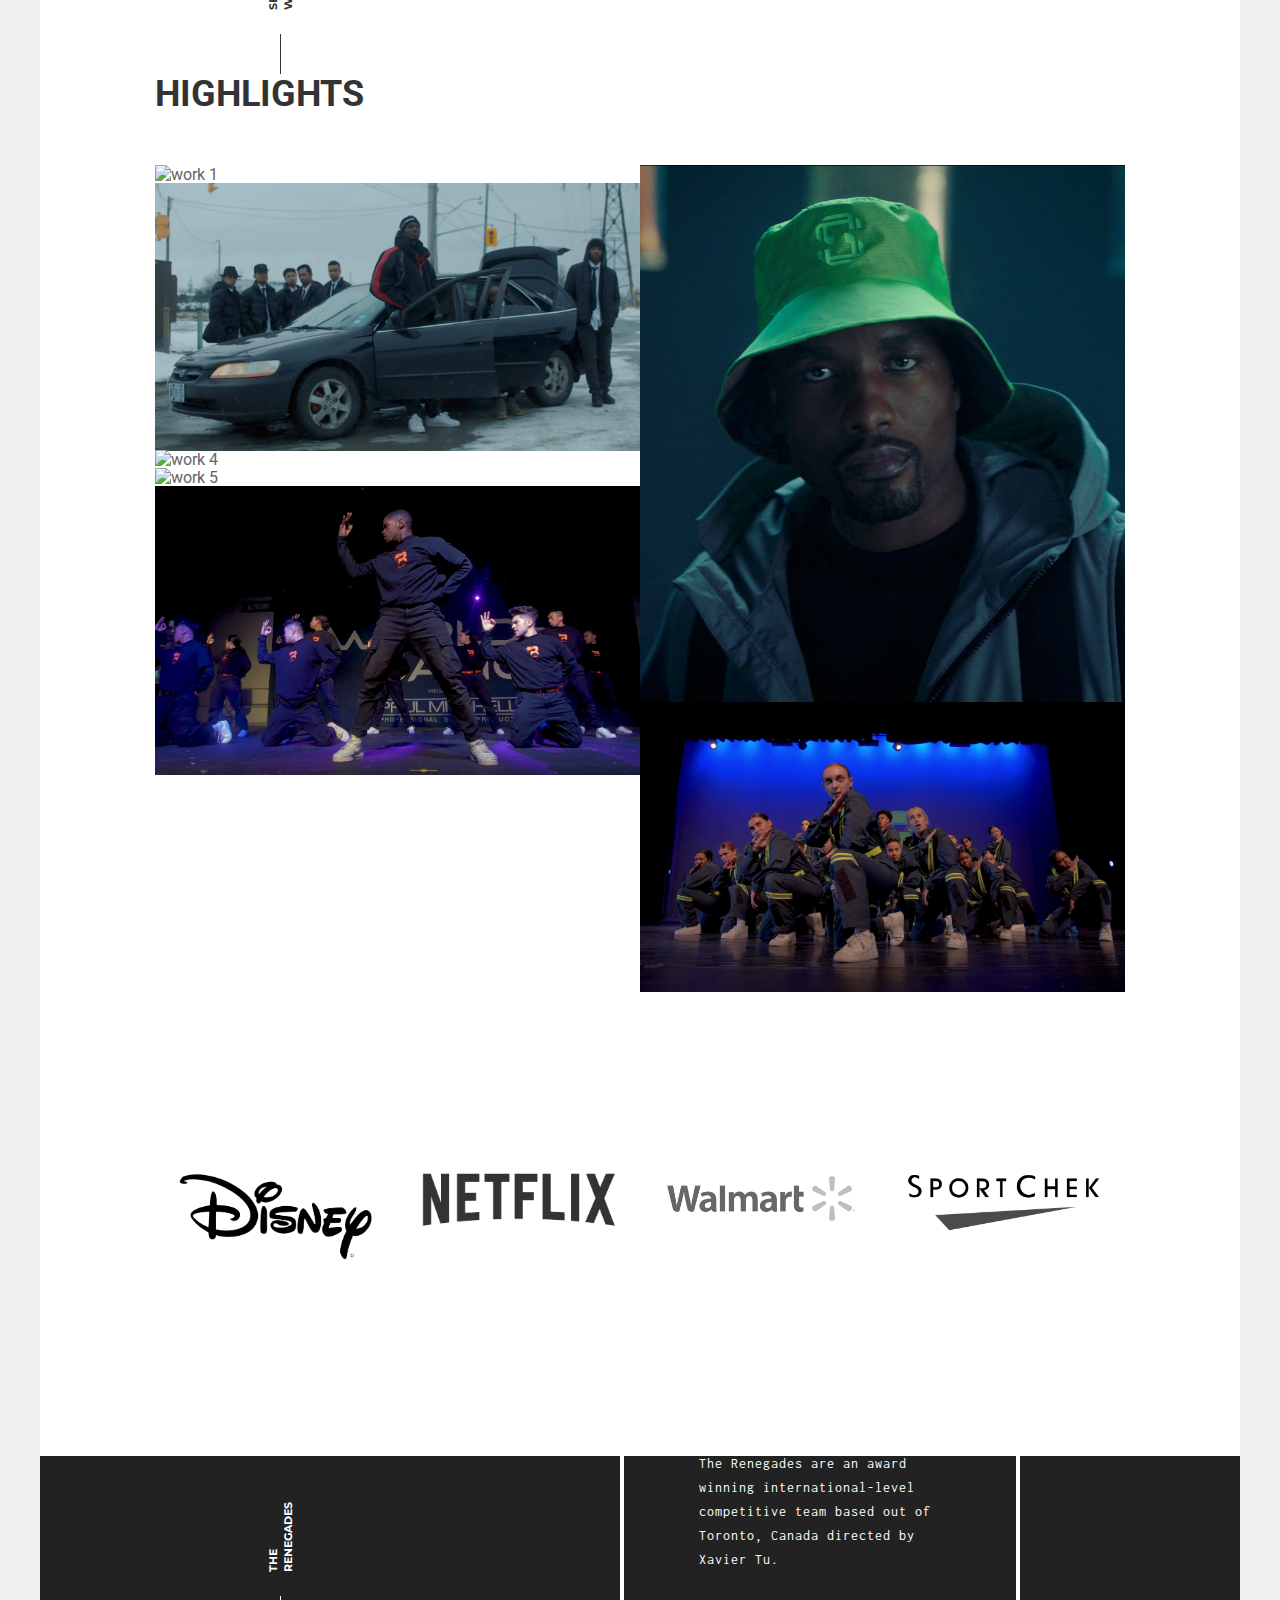
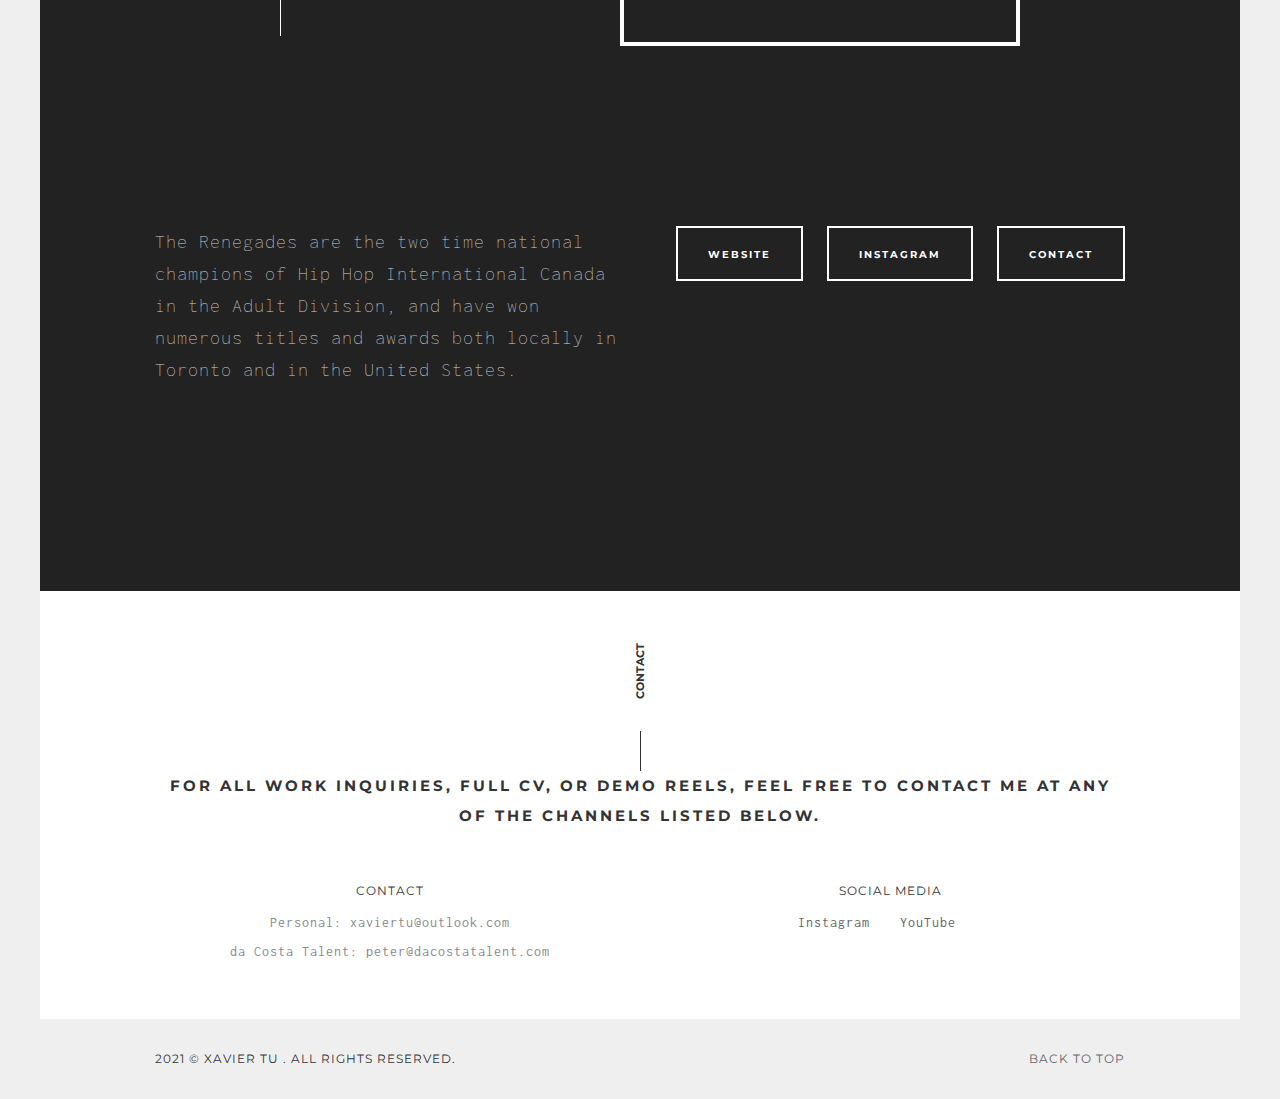
==== commit 0c5f03aa: "returning to big file sizes because avif files don't appear on mobile :(" ====
--- a/index.html
+++ b/index.html
@@ -5,7 +5,7 @@
         <meta http-equiv="X-UA-Compatible" content="IE=edge">
         <meta name="viewport" content="width=device-width, initial-scale=1">
         <meta name="format-detection" content="telephone=no"/>
-		<link rel="shortcut icon" href="assets/img/favicon.avif">
+		<link rel="shortcut icon" href="assets/img/favicon.png">
 
 
         <title>Xavier Tu</title>
@@ -60,7 +60,7 @@
                     <div class="container">
                        <div id="logo">
                            <a class="navbar-brand" href="index.html">
-                               <img src="assets/img/logo.avif" alt="logo">
+                               <img src="assets/img/logo.PNG" alt="logo">
                            </a>
                        </div>
                         <div id="navbar">
@@ -159,7 +159,7 @@
                         <div class="works-items">
                             <a href="https://vimeo.com/459929265" class="popup-video">
                                 <div class="one-item branding design">
-                                    <img src="assets/img/work1.avif" alt="work 1">
+                                    <img src="assets/img/work1.jpg" alt="work 1">
                                     <div class="line-1"><i></i></div>
                                     <div class="line-2"><i></i></div>
                                     <div class="line-3"><i></i></div>
@@ -176,7 +176,7 @@
                             </a>
                             <a href="https://vimeo.com/479640943" class="popup-video">
                                 <div class="one-item branding design">
-                                    <img src="assets/img/work2.avif" alt="work 2">
+                                    <img src="assets/img/work2.jpg" alt="work 2">
                                     <div class="line-1"><i></i></div>
                                     <div class="line-2"><i></i></div>
                                     <div class="line-3"><i></i></div>
@@ -192,7 +192,7 @@
                             </a>
                             <a href="https://vimeo.com/408277198" class="popup-video">
                                 <div class="one-item branding">
-                                    <img src="assets/img/work5.avif" alt="work 3">
+                                    <img src="assets/img/work5.jpg" alt="work 3">
                                     <div class="line-1"><i></i></div>
                                     <div class="line-2"><i></i></div>
                                     <div class="line-3"><i></i></div>
@@ -208,7 +208,7 @@
                             </a>
                             <a href="https://www.youtube.com/watch?v=m0D4ux830M8" class="popup-video">
                                 <div class="one-item web">
-                                    <img src="assets/img/work3.avif" alt="work 4">
+                                    <img src="assets/img/work3.jpg" alt="work 4">
                                     <div class="line-1"><i></i></div>
                                     <div class="line-2"><i></i></div>
                                     <div class="line-3"><i></i></div>
@@ -223,7 +223,7 @@
                             </a>
                             <a href="https://www.youtube.com/watch?v=5DgMjeBrMxE" class="popup-video">
                                 <div class="one-item design">
-                                    <img src="assets/img/work7.avif" alt="work 5">
+                                    <img src="assets/img/work7.jpg" alt="work 5">
                                     <div class="line-1"><i></i></div>
                                     <div class="line-2"><i></i></div>
                                     <div class="line-3"><i></i></div>
@@ -238,7 +238,7 @@
                             </a>
                             <a href="https://www.youtube.com/watch?v=zFGTt_9FQ60" class="popup-video">
                                 <div class="one-item branding">
-                                    <img src="assets/img/work6.avif" alt="work 6">
+                                    <img src="assets/img/work6.jpg" alt="work 6">
                                     <div class="line-1"><i></i></div>
                                     <div class="line-2"><i></i></div>
                                     <div class="line-3"><i></i></div>
@@ -253,7 +253,7 @@
                             </a>
                             <a href="https://www.youtube.com/watch?v=B5TuEU4Zhes" class="popup-video">
                                 <div class="one-item branding">
-                                    <img src="assets/img/work4.avif" alt="work 7">
+                                    <img src="assets/img/work4.jpg" alt="work 7">
                                     <div class="line-1"><i></i></div>
                                     <div class="line-2"><i></i></div>
                                     <div class="line-3"><i></i></div>
@@ -277,25 +277,25 @@
                         <div class="row">
                             <div class="col-md-12 sponsor-carousel">
                                 <div class="item">
-                                    <img src="assets/img/sponsor1.avif" alt="client logo">
+                                    <img src="assets/img/sponsor1.png" alt="client logo">
                                 </div>
                                 <div class="item">
-                                    <img src="assets/img/sponsor2.avif" alt="client logo">
+                                    <img src="assets/img/sponsor2.png" alt="client logo">
                                 </div>
                                 <div class="item">
-                                    <img src="assets/img/sponsor3.avif" alt="client logo">
+                                    <img src="assets/img/sponsor3.png" alt="client logo">
                                 </div>
                                 <div class="item">
-                                    <img src="assets/img/sponsor4.avif" alt="client logo">
+                                    <img src="assets/img/sponsor4.png" alt="client logo">
                                 </div>
 								<div class="item">
-                                    <img src="assets/img/sponsor5.avif" alt="client logo">
+                                    <img src="assets/img/sponsor5.png" alt="client logo">
                                 </div>
 								<div class="item">
-									<img src="assets/img/sponsor6.avif" alt="client logo">
+									<img src="assets/img/sponsor6.png" alt="client logo">
                                 </div>
 								<div class="item">
-									<img src="assets/img/sponsor7.avif" alt="client logo">
+									<img src="assets/img/sponsor7.png" alt="client logo">
                                 </div>
                             </div>
                         </div>
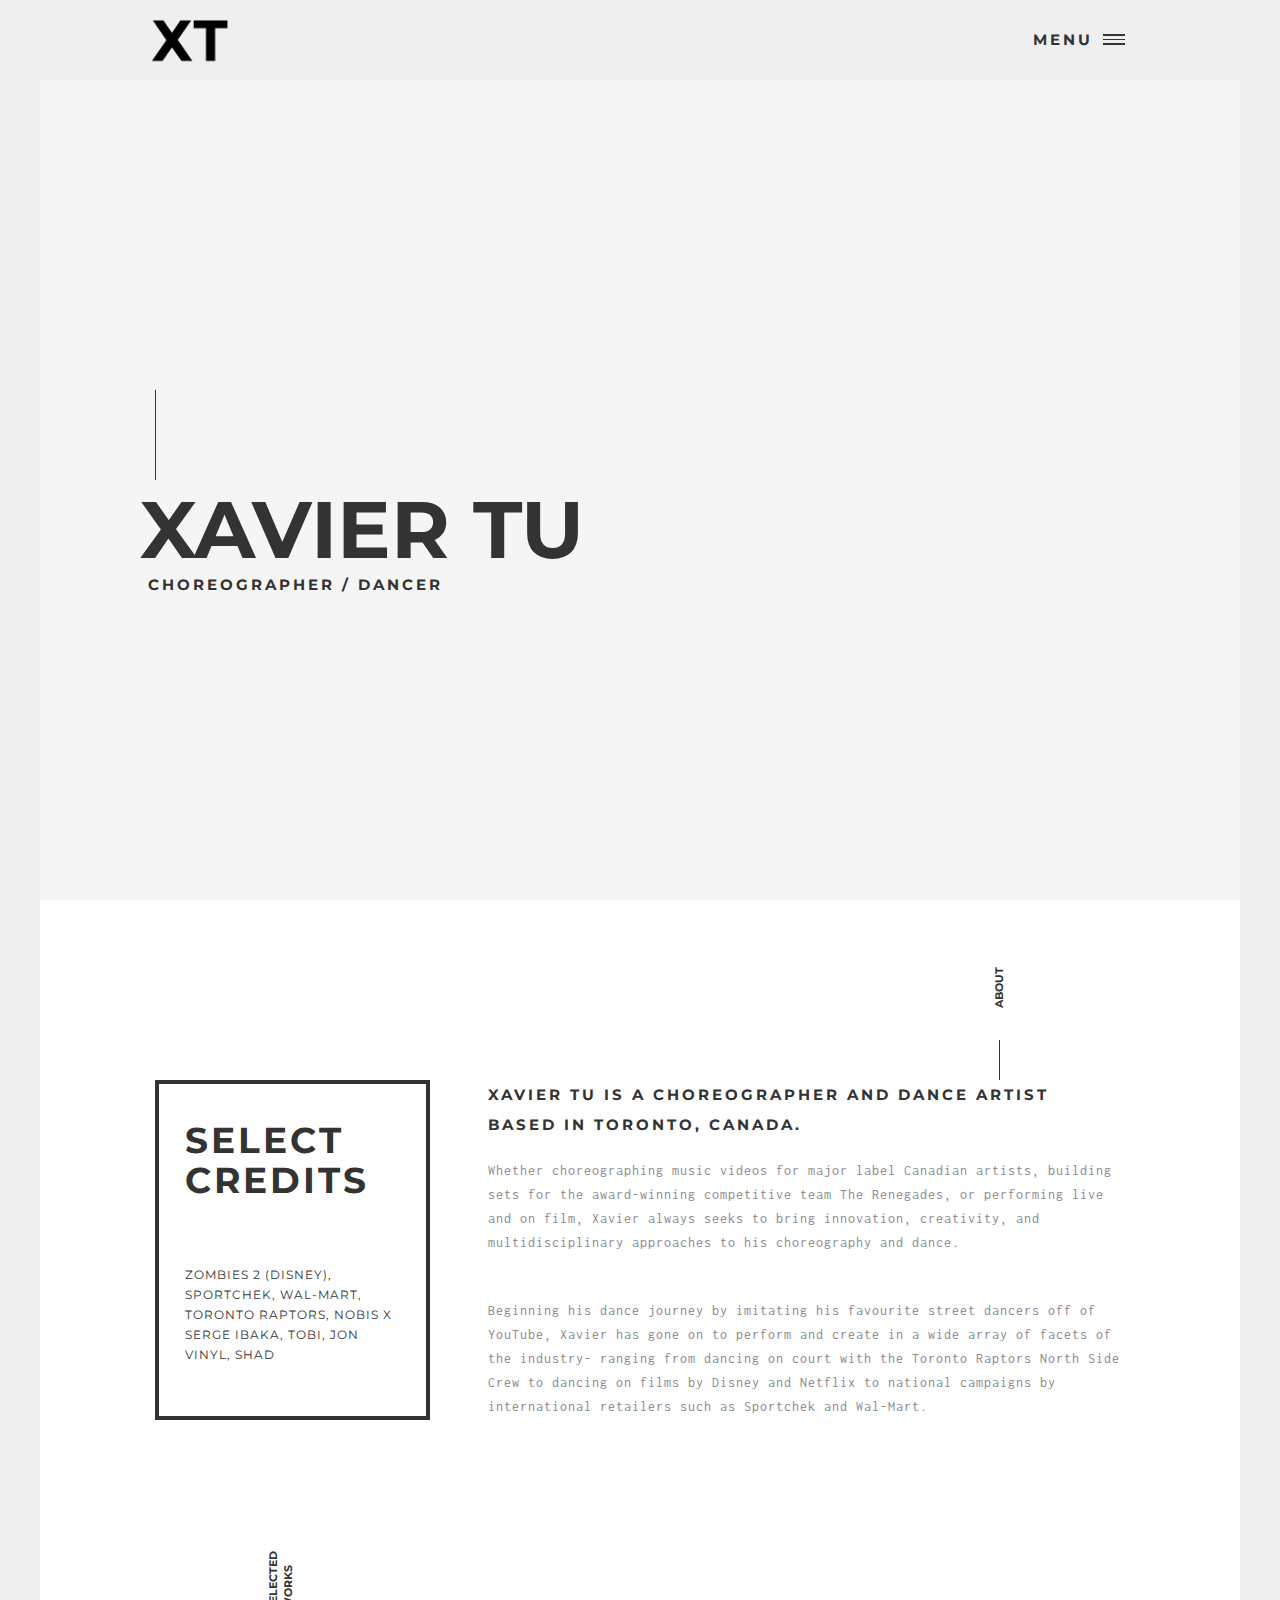
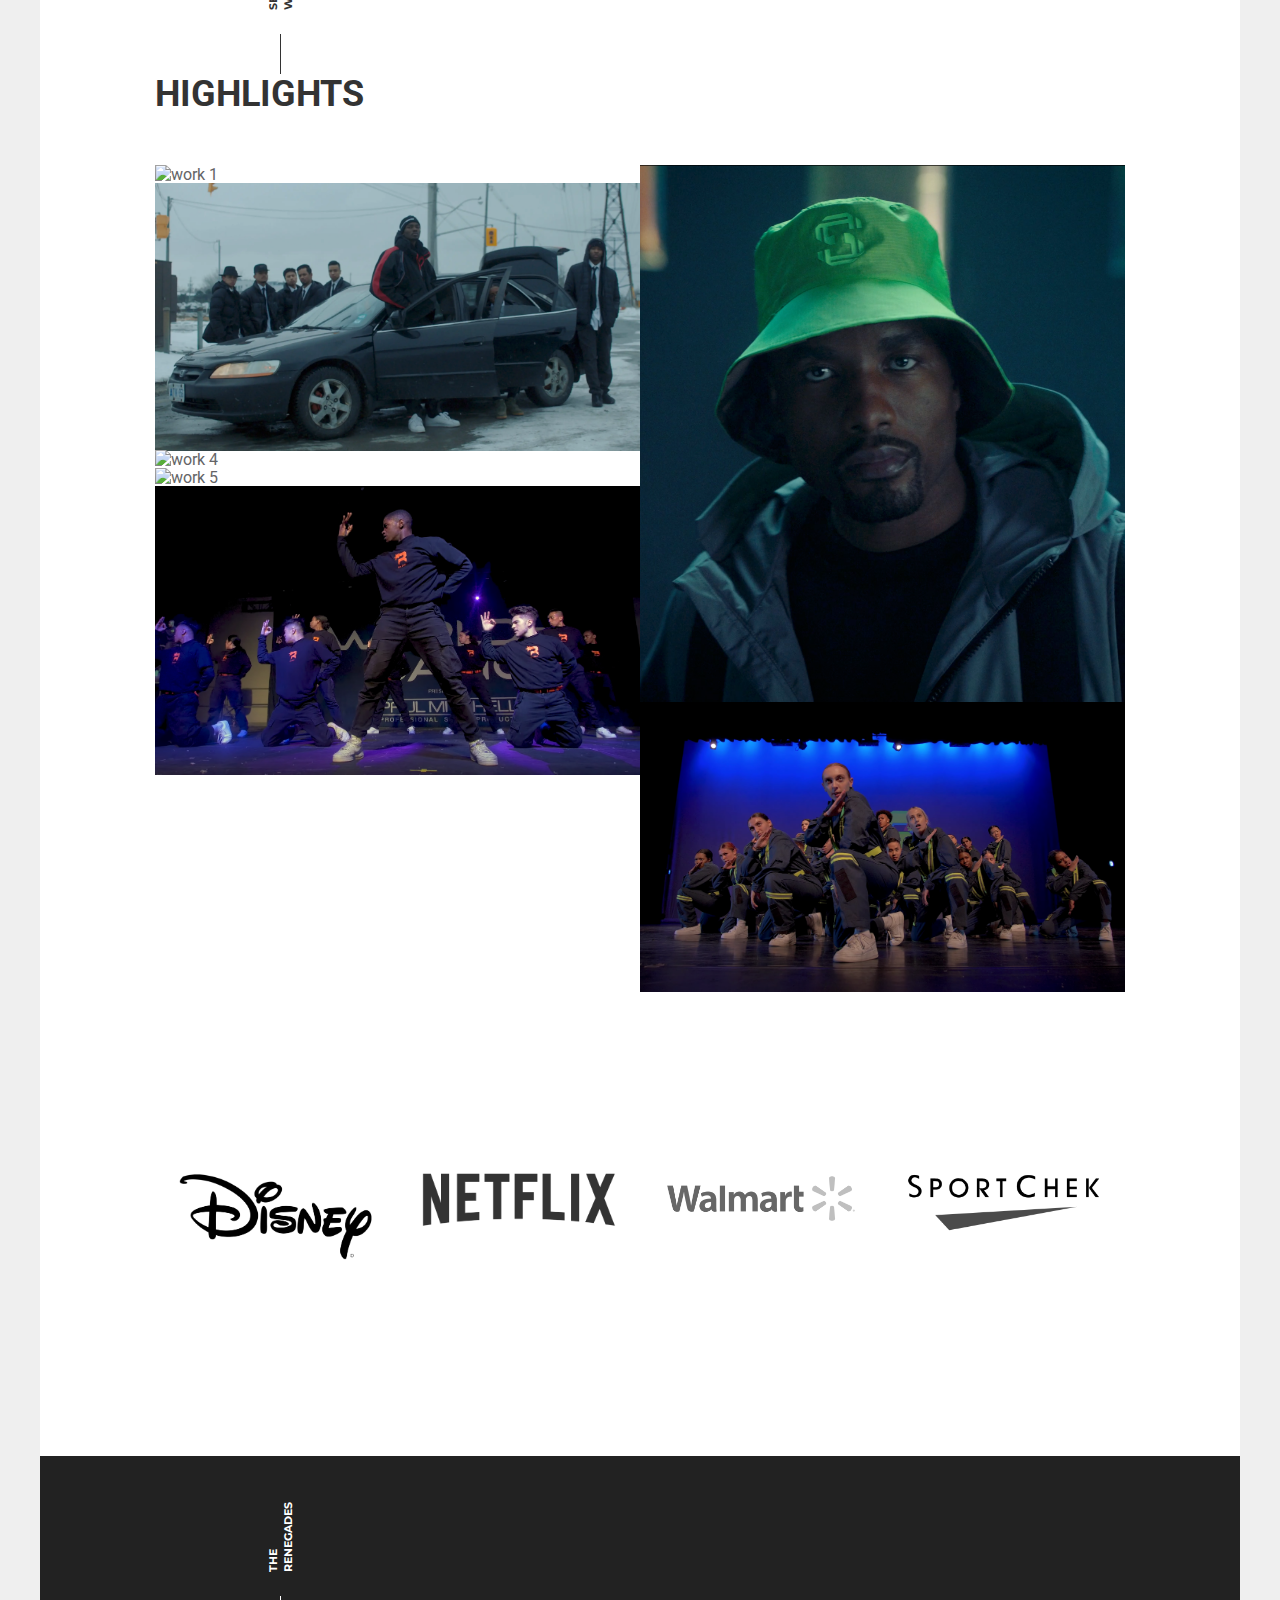
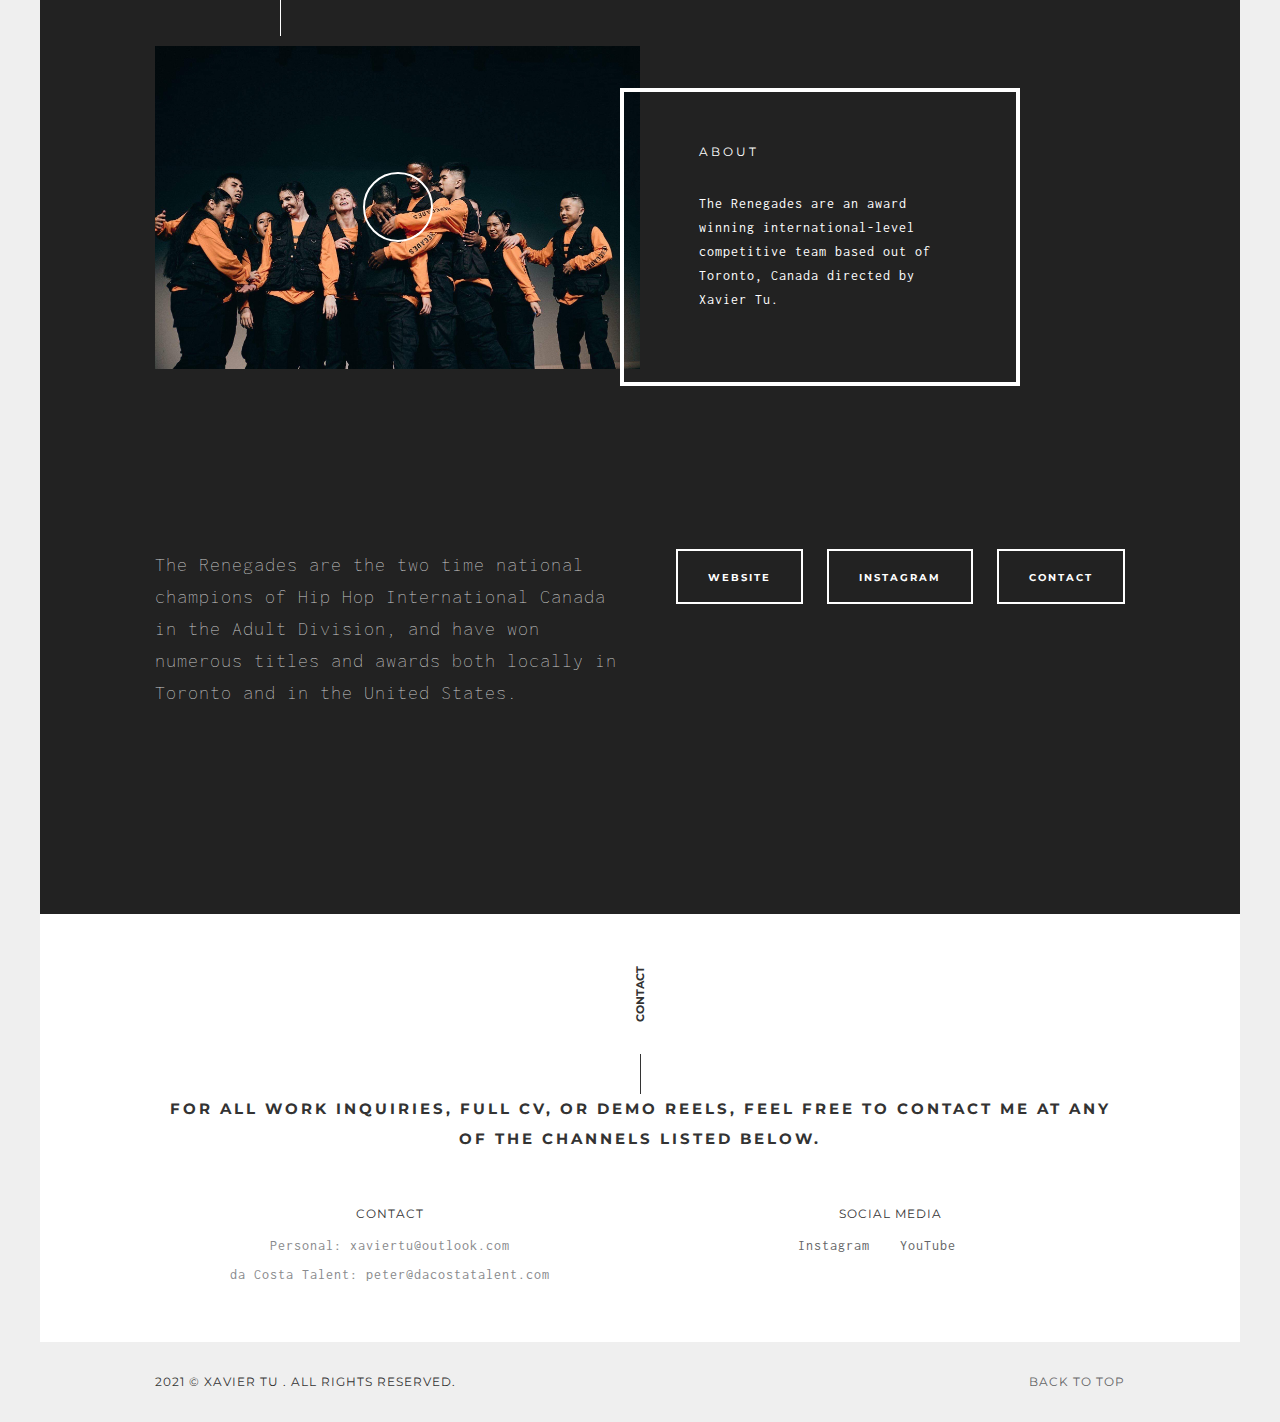
==== commit 90e8cccc: "Update index.html" ====
--- a/index.html
+++ b/index.html
@@ -316,7 +316,7 @@
                             <div class="col-md-12">
                                <div class="image-wrapper">
                                    <a class="popup-vimeo" href="https://www.youtube.com/watch?v=B5TuEU4Zhes">
-                                       <img src="assets/img/renegades.avif" alt="">
+                                       <img src="assets/img/renegades.JPG" alt="">
                                    </a>
                                </div>
                                 <div class="title-box">
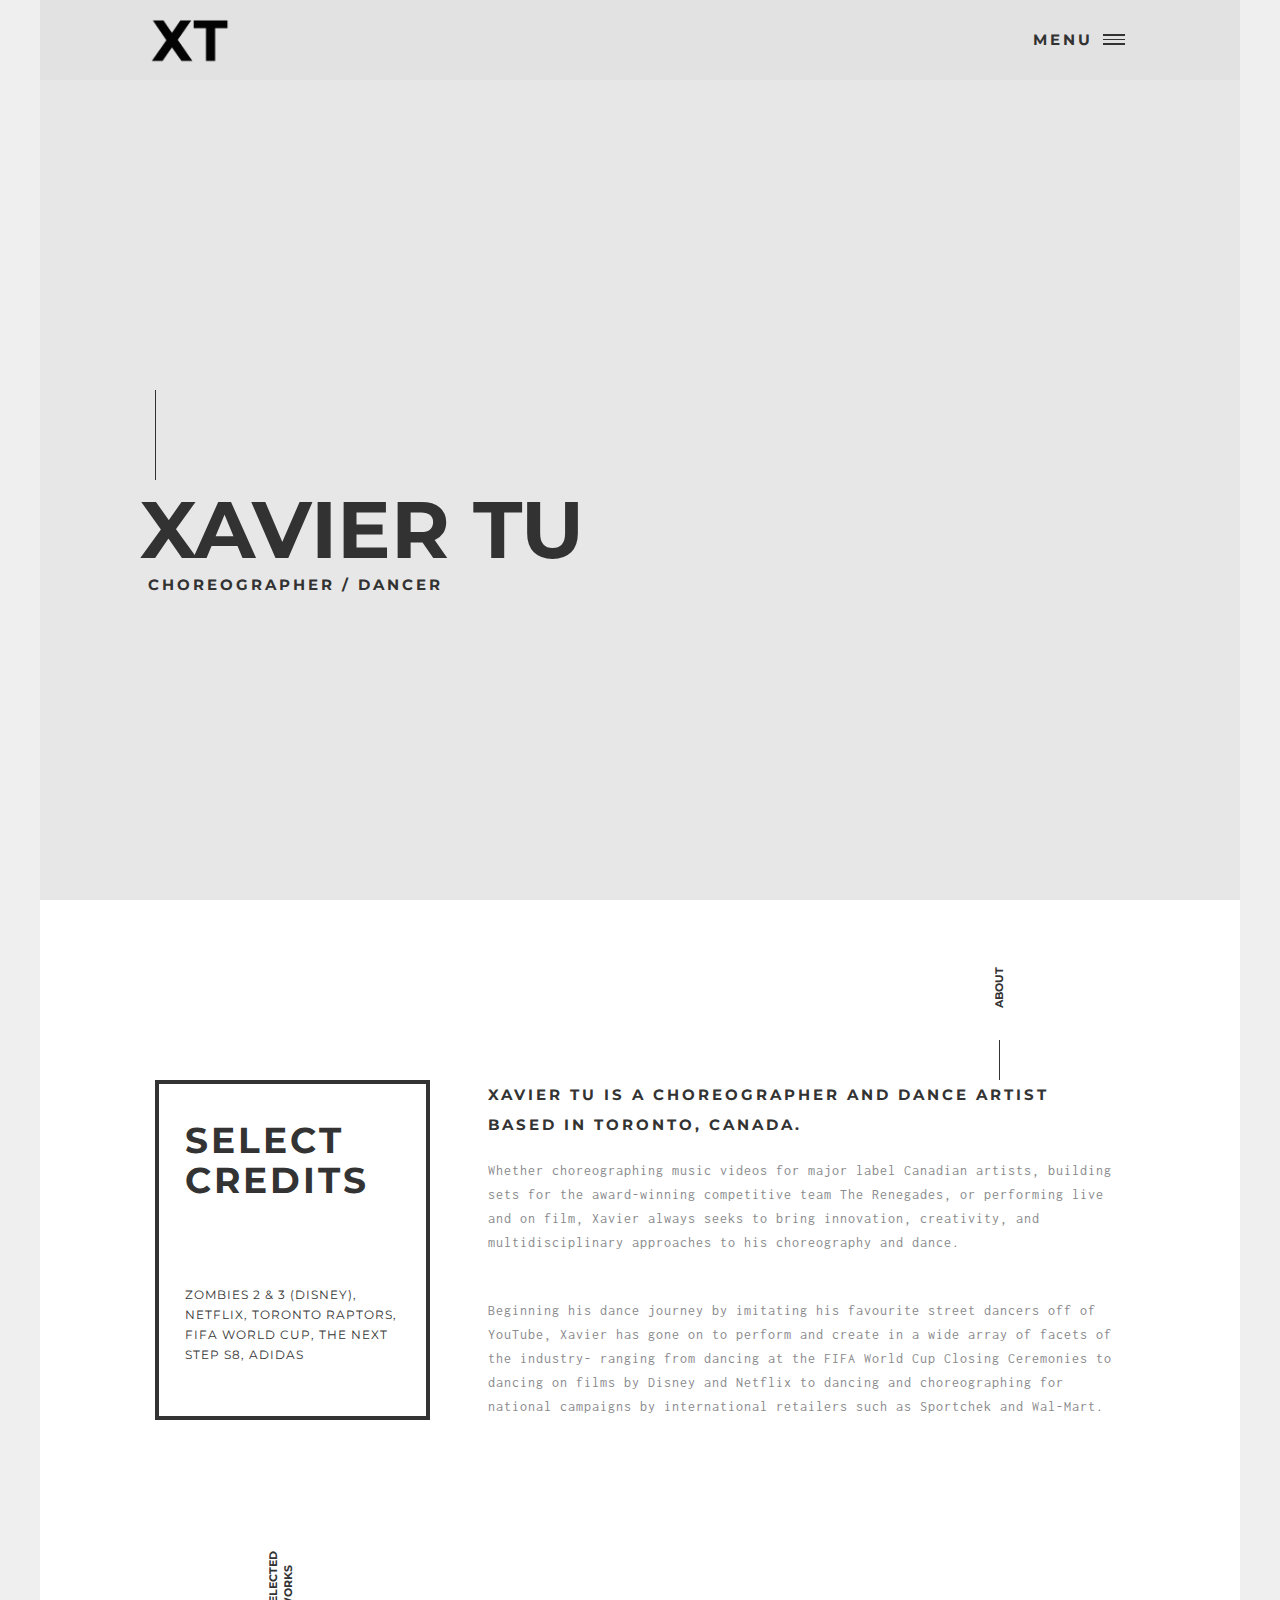
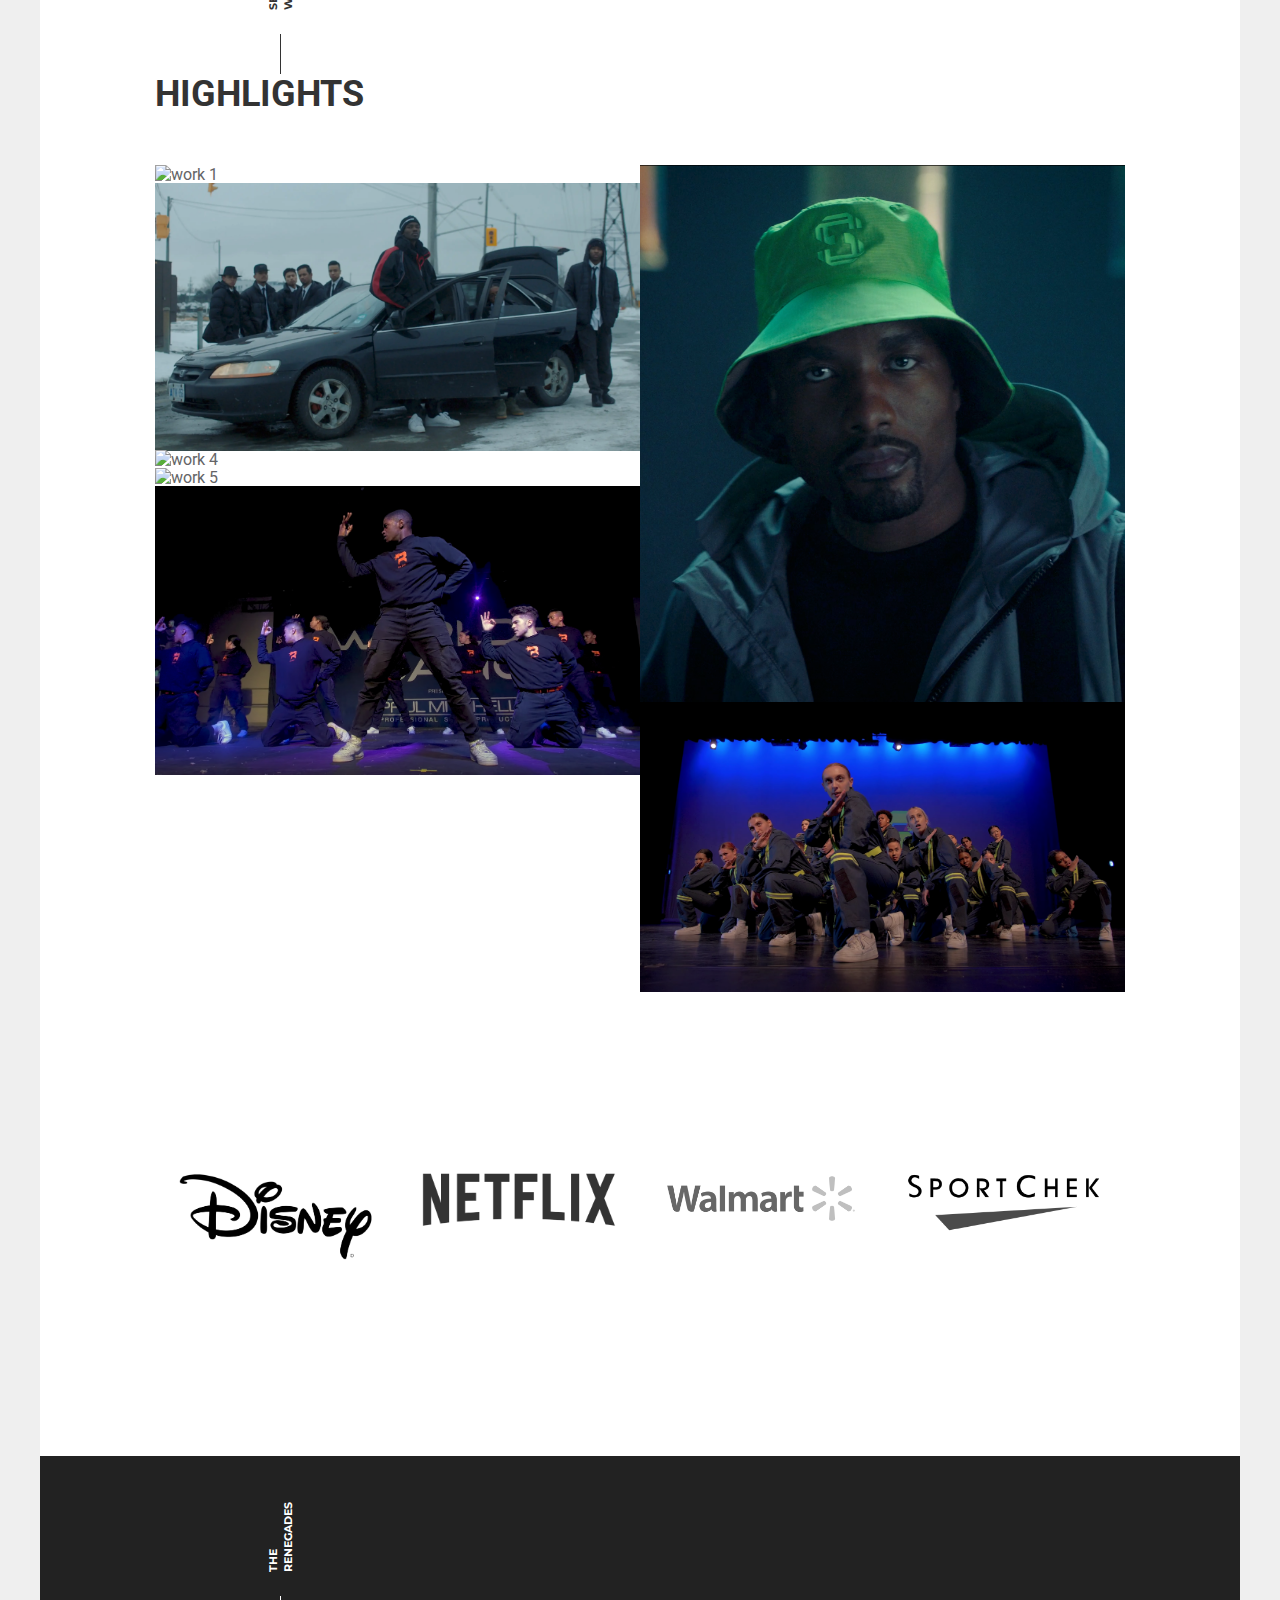
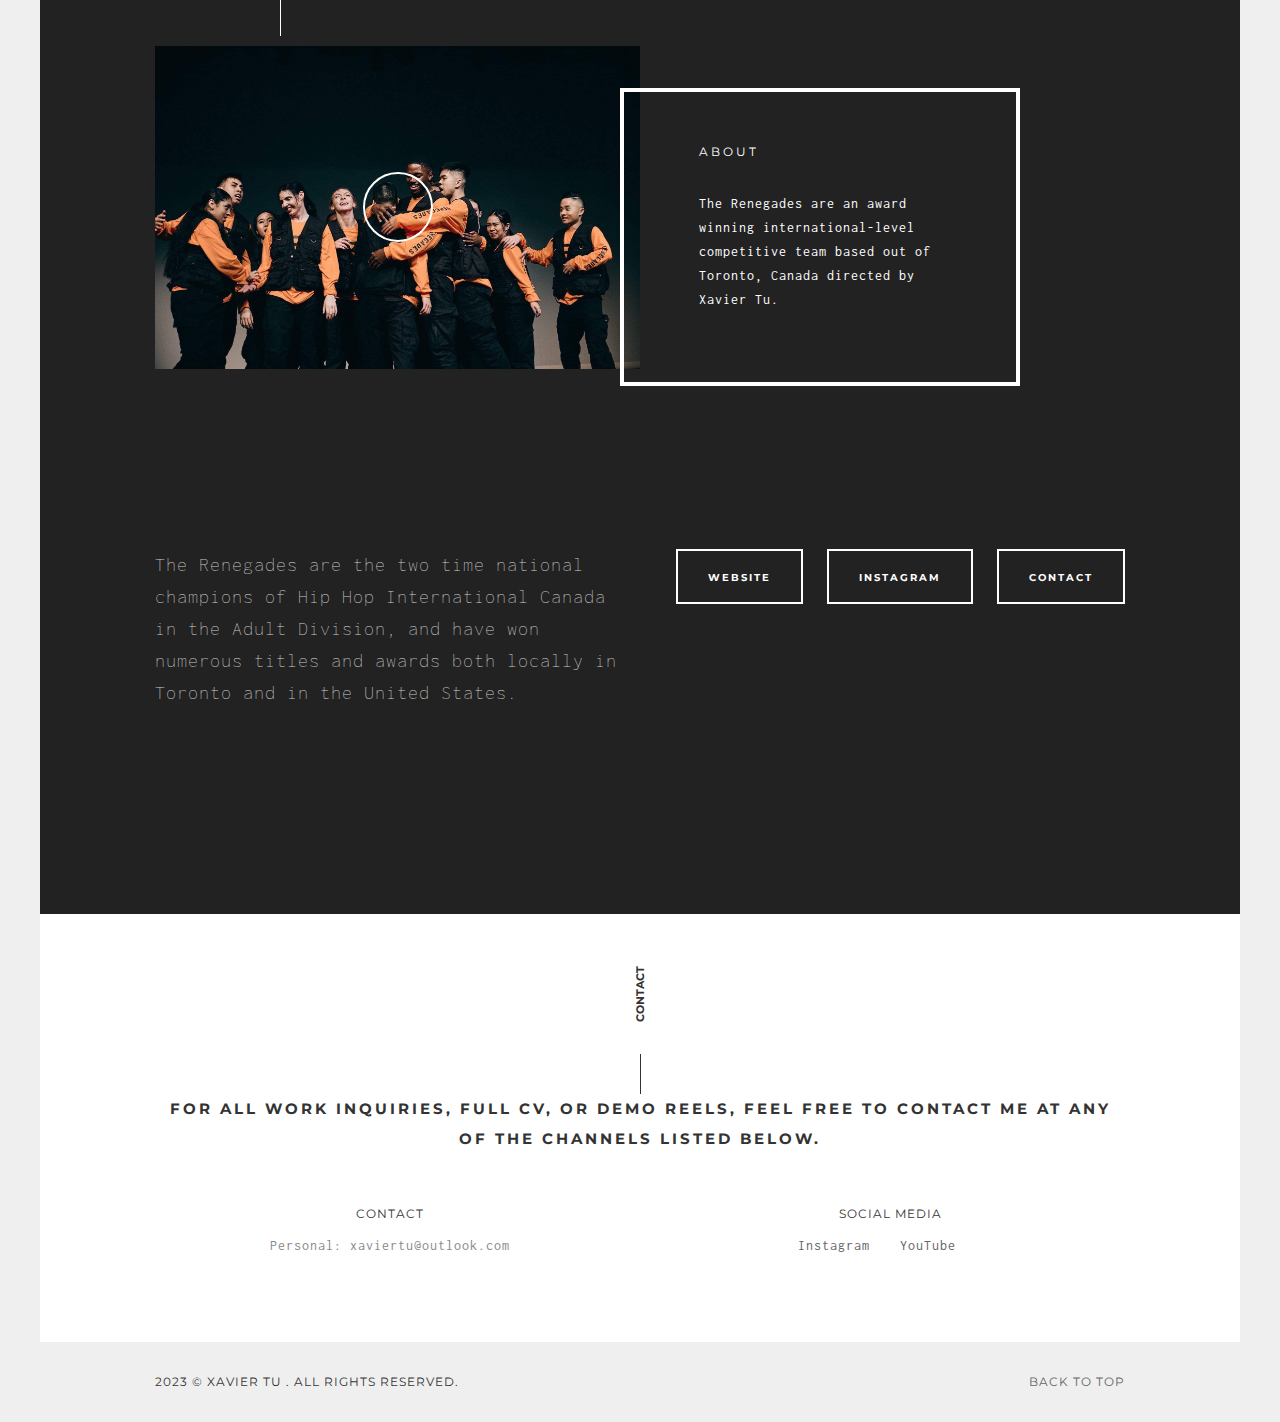
==== commit 8278422f: "Update index.html" ====
--- a/index.html
+++ b/index.html
@@ -121,8 +121,8 @@
                                     <div class="line-2"><i></i></div>
                                     <div class="line-3"><i></i></div>
                                     <div class="line-4"><i></i></div>
-                                    <h2>SELECT CREDITS</h2>
-                                    <p>Zombies 2 (Disney), Sportchek, Wal-Mart, Toronto Raptors, Nobis x Serge Ibaka, TOBi, Jon Vinyl, Shad</p>
+                                  <h2>SELECT CREDITS</h2>
+                                    <p>Zombies 2 &amp; 3 (DisneY), Netflix, Toronto Raptors, fifa world cup, The Next step S8, adidaS&nbsp; &nbsp;</p>
                                 </div>
                             </div>
                             <div class="col-md-8">
@@ -130,7 +130,7 @@
                                 <br>
                                 <p>Whether choreographing music videos for major label Canadian artists, building sets for the award-winning competitive team The Renegades, or performing live and on film, Xavier always seeks to bring innovation, creativity, and multidisciplinary approaches to his choreography and dance. </p>
 								<br>
-								<p> Beginning his dance journey by imitating his favourite street dancers off of YouTube, Xavier has gone on to perform and create in a wide array of facets of the industry- ranging from dancing on court with the Toronto Raptors North Side Crew to dancing on films by Disney and Netflix to national campaigns by international retailers such as Sportchek and Wal-Mart. </p>
+								<p> Beginning his dance journey by imitating his favourite street dancers off of YouTube, Xavier has gone on to perform and create in a wide array of facets of the industry- ranging from dancing at the FIFA World Cup Closing Ceremonies to dancing on films by Disney and Netflix to dancing and choreographing for national campaigns by international retailers such as Sportchek and Wal-Mart. </p>
                             </div>
                         </div>
                     </div>
@@ -366,7 +366,7 @@
                             <div class="col-md-6">
                                 <h3 class="small"> Contact </h3>
                                 <p>Personal: xaviertu@outlook.com</p>
-                                <p>da Costa Talent: peter@dacostatalent.com</p>
+                                <p>&nbsp;</p>
                             </div>
 
                             <div class="col-md-6">
@@ -391,7 +391,7 @@
                <div class="container">
                    <div class="row">
                        <div class="col-md-6">
-                           <h3 class="small">2021 © Xavier tu . All rights reserved.</h3>
+                           <h3 class="small">2023 © Xavier tu . All rights reserved.</h3>
                        </div>
                        <div class="col-md-6 text-right">
                            <h3 class="small"><a href="#top" class="link">Back to top</a></h3>
@@ -421,4 +421,4 @@
         <script src="assets/js/pace.min.js"></script>
         <script src="assets/js/main.js"></script>
     </body>
-</html>+</html>
